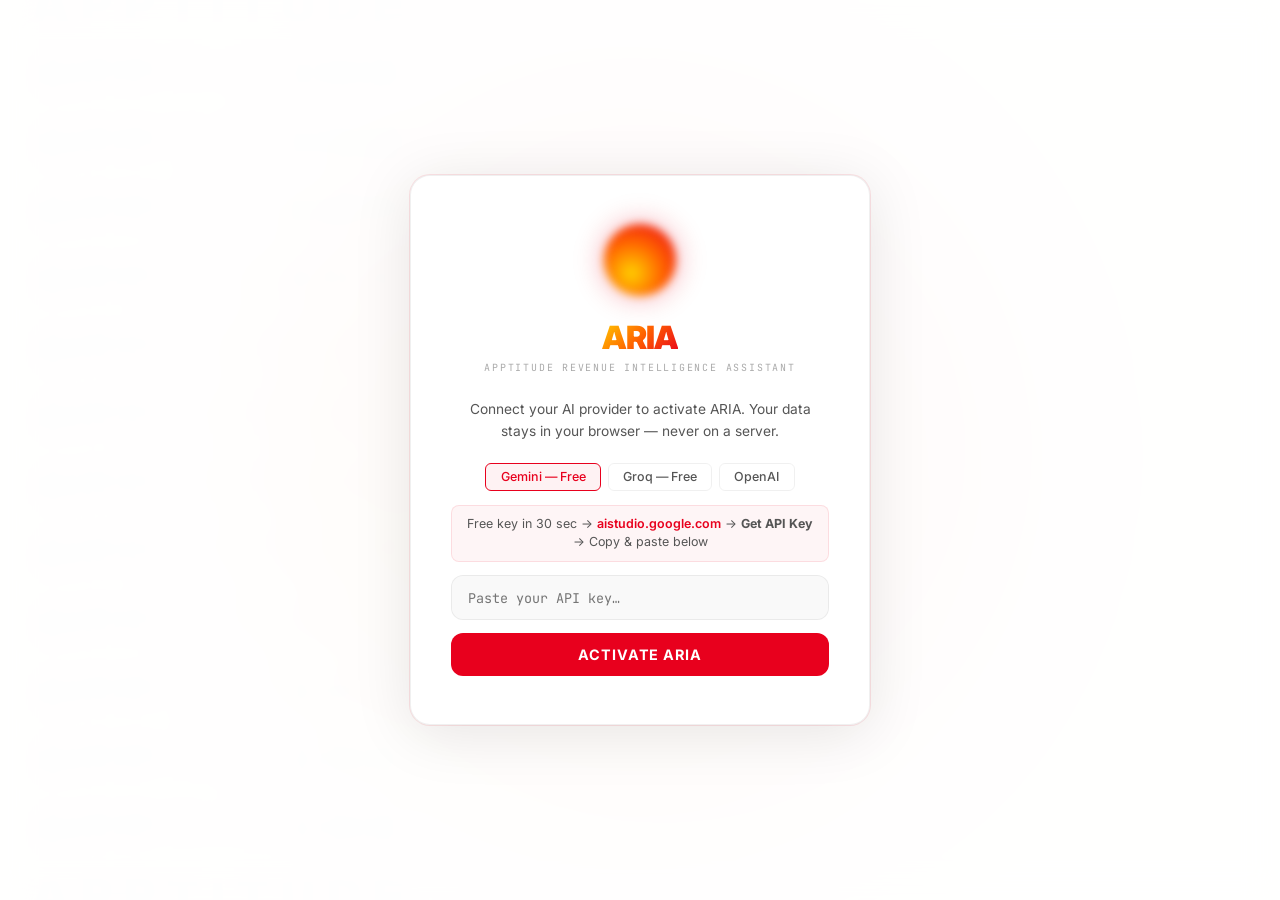
==== jarvis.html @ 8dd66738 "Rebrand to ARIA — Apptitude DA, better personality, fix tasks - Full Apptitude visual identity: whit" ====
<!DOCTYPE html>
<html lang="en">
<head>
<meta charset="UTF-8">
<meta name="viewport" content="width=device-width, initial-scale=1.0">
<title>ARIA — Apptitude Revenue Intelligence</title>
<link href="https://fonts.googleapis.com/css2?family=Inter:wght@300;400;500;600;700;800;900&family=JetBrains+Mono:wght@400;500&display=swap" rel="stylesheet">
<style>
*,*::before,*::after{box-sizing:border-box;margin:0;padding:0}
:root{
  --red:#E8001D;--orange:#FF6200;--yellow:#FFD000;
  --fire:linear-gradient(135deg,var(--yellow),var(--orange),var(--red));
  --bg:#F7F5F3;--white:#FFFFFF;
  --text:#111111;--mid:#555555;--dim:#AAAAAA;
  --border:rgba(232,0,29,0.1);--border2:rgba(0,0,0,0.06);
  --shadow:0 2px 20px rgba(0,0,0,0.07);
  --glow:0 0 30px rgba(232,0,29,0.18);
  --r:12px;
  --ui:'Inter',sans-serif;
  --mono:'JetBrains Mono',monospace;
}
html,body{height:100%;font-family:var(--ui);background:var(--bg);color:var(--text);overflow:hidden;-webkit-font-smoothing:antialiased}
.hidden{display:none!important}

/* ── Ghost background text (Apptitude brand) ─────────────────────────────── */
.ghost-bg{position:fixed;inset:0;display:flex;flex-direction:column;justify-content:center;gap:.6rem;pointer-events:none;z-index:0;overflow:hidden;padding:2rem}
.ghost-row{font-size:clamp(1.8rem,4vw,3rem);font-weight:900;letter-spacing:.25em;color:rgba(0,0,0,0.048);white-space:nowrap;user-select:none}

/* ── Orb (Apptitude brand orb) ───────────────────────────────────────────── */
.bg-orb{position:fixed;width:700px;height:700px;border-radius:50%;background:radial-gradient(circle at 38% 62%,rgba(255,208,0,.22) 0%,rgba(255,98,0,.26) 38%,rgba(232,0,29,.2) 68%,transparent 100%);filter:blur(90px);top:50%;left:50%;transform:translate(-50%,-50%);pointer-events:none;z-index:0;animation:orbFloat 14s ease-in-out infinite;transition:filter .6s,opacity .6s}
.orb-active .bg-orb{filter:blur(70px);opacity:1.4;animation-duration:3s}
@keyframes orbFloat{0%,100%{transform:translate(-50%,-50%) scale(1)}33%{transform:translate(-48%,-53%) scale(1.04)}66%{transform:translate(-52%,-47%) scale(.97)}}

/* ── Setup modal ──────────────────────────────────────────────────────────── */
.modal{position:fixed;inset:0;background:rgba(255,255,255,.92);display:flex;align-items:center;justify-content:center;z-index:1000;backdrop-filter:blur(16px)}
.mc{background:var(--white);border:1px solid var(--border2);border-radius:20px;padding:3rem 2.5rem;width:min(460px,94vw);text-align:center;box-shadow:0 8px 60px rgba(0,0,0,0.1),0 0 0 1px var(--border)}
.setup-orb{width:72px;height:72px;border-radius:50%;background:radial-gradient(circle at 38% 68%,var(--yellow),var(--orange) 48%,var(--red));filter:blur(4px);box-shadow:0 0 28px rgba(232,0,29,.38);margin:0 auto 1.4rem;animation:sPulse 2.2s ease-in-out infinite}
@keyframes sPulse{0%,100%{box-shadow:0 0 28px rgba(232,0,29,.35)}50%{box-shadow:0 0 48px rgba(255,98,0,.55)}}
.mc h1{font-size:2rem;font-weight:900;letter-spacing:-.02em;color:var(--text);margin-bottom:.2rem}
.mc h1 span{background:var(--fire);-webkit-background-clip:text;-webkit-text-fill-color:transparent;background-clip:text}
.mc .sub{font-family:var(--mono);font-size:.62rem;color:var(--dim);letter-spacing:.18em;margin-bottom:1.6rem;text-transform:uppercase}
.mc .desc{color:var(--mid);font-size:.86rem;margin-bottom:1.3rem;line-height:1.55}
.tabs{display:flex;gap:.4rem;justify-content:center;margin-bottom:.85rem}
.tb{background:transparent;border:1px solid var(--border2);color:var(--mid);padding:.36rem .9rem;border-radius:6px;cursor:pointer;font-family:var(--ui);font-size:.78rem;font-weight:500;transition:all .18s}
.tb.on,.tb:hover{border-color:var(--red);color:var(--red);background:rgba(232,0,29,.05)}
.hint{font-size:.78rem;color:var(--mid);background:rgba(232,0,29,.04);border:1px solid var(--border);border-radius:8px;padding:.55rem .9rem;margin-bottom:.85rem;line-height:1.5}
.hint a{color:var(--red);font-weight:600;text-decoration:none}
.api-in{width:100%;background:rgba(0,0,0,.025);border:1.5px solid var(--border2);border-radius:var(--r);color:var(--text);padding:.76rem 1rem;font-family:var(--mono);font-size:.84rem;outline:none;transition:border-color .2s;margin-bottom:.85rem}
.api-in:focus{border-color:var(--red)}
.go{width:100%;background:var(--red);color:#fff;font-family:var(--ui);font-size:.9rem;font-weight:700;letter-spacing:.06em;padding:.8rem;border-radius:var(--r);cursor:pointer;border:none;transition:all .2s}
.go:hover{background:#c8001a;transform:translateY(-1px);box-shadow:0 6px 24px rgba(232,0,29,.3)}
.go:disabled{opacity:.45;cursor:not-allowed;transform:none;box-shadow:none}
.err{color:var(--red);font-size:.8rem;margin-top:.6rem;font-family:var(--mono)}

/* ── App shell ───────────────────────────────────────────────────────────── */
#app{display:flex;flex-direction:column;height:100vh;position:relative;z-index:1}

/* ── Header ──────────────────────────────────────────────────────────────── */
.hdr{display:flex;align-items:center;justify-content:space-between;padding:.7rem 1.4rem;background:rgba(255,255,255,.88);border-bottom:1px solid var(--border2);backdrop-filter:blur(20px);-webkit-backdrop-filter:blur(20px);flex-shrink:0;z-index:10}
.hl{display:flex;align-items:center;gap:.9rem}
.aria-badge{width:32px;height:32px;border-radius:50%;background:radial-gradient(circle at 35% 65%,var(--yellow),var(--orange) 45%,var(--red));filter:blur(3px);box-shadow:0 0 14px rgba(232,0,29,.4);animation:sPulse 2.2s ease-in-out infinite;flex-shrink:0}
.logo{display:flex;flex-direction:column;gap:.05rem}
.logo-main{font-size:1.1rem;font-weight:900;letter-spacing:-.01em;line-height:1}
.logo-main span{background:var(--fire);-webkit-background-clip:text;-webkit-text-fill-color:transparent;background-clip:text}
.logo-sub{font-family:var(--mono);font-size:.52rem;color:var(--dim);letter-spacing:.14em;text-transform:uppercase}
.si{display:flex;gap:1.1rem}
.ind{display:flex;align-items:center;gap:.38rem;font-family:var(--mono);font-size:.6rem;color:var(--mid);letter-spacing:.07em}
.dot{width:6px;height:6px;border-radius:50%;animation:blink 2.2s ease-in-out infinite}
.dot.g{background:#22C55E;box-shadow:0 0 7px #22C55E}
.dot.r{background:var(--red);box-shadow:0 0 7px var(--red)}
.dot.o{background:var(--orange);box-shadow:0 0 7px var(--orange)}
@keyframes blink{0%,100%{opacity:1}50%{opacity:.3}}
.hr2{display:flex;gap:.4rem}
.ic{background:transparent;border:1.5px solid var(--border2);color:var(--mid);width:32px;height:32px;border-radius:8px;cursor:pointer;font-size:.9rem;display:flex;align-items:center;justify-content:center;transition:all .18s}
.ic:hover{border-color:var(--red);color:var(--red);background:rgba(232,0,29,.05)}
.ic.on{border-color:var(--red);color:var(--red);background:rgba(232,0,29,.06)}

/* ── Body ─────────────────────────────────────────────────────────────────── */
.body{display:flex;flex:1;overflow:hidden;position:relative}

/* ── Chat ────────────────────────────────────────────────────────────────── */
.chat{flex:1;display:flex;flex-direction:column;overflow:hidden;position:relative;z-index:1}
.msgs{flex:1;overflow-y:auto;padding:1.4rem;display:flex;flex-direction:column;gap:1rem;scrollbar-width:thin;scrollbar-color:rgba(0,0,0,.08) transparent}
.msg{display:flex;gap:.75rem;max-width:88%;animation:msgIn .25s ease-out}
@keyframes msgIn{from{opacity:0;transform:translateY(10px)}to{opacity:1;transform:none}}
.msg.u{flex-direction:row-reverse;align-self:flex-end}
.msg.a{align-self:flex-start}
.av{width:32px;height:32px;border-radius:50%;display:flex;align-items:center;justify-content:center;font-family:var(--ui);font-size:.7rem;font-weight:700;flex-shrink:0}
.a .av{background:radial-gradient(circle at 35% 65%,var(--yellow),var(--orange) 45%,var(--red));filter:blur(2.5px);box-shadow:0 0 12px rgba(232,0,29,.35);animation:sPulse 2.2s ease-in-out infinite}
.u .av{background:rgba(0,0,0,.06);border:1.5px solid rgba(0,0,0,.1);color:var(--mid);font-size:.62rem;letter-spacing:.04em}
.mc2{display:flex;flex-direction:column;gap:.28rem}
.mt{padding:.8rem 1.05rem;border-radius:var(--r);font-size:.875rem;line-height:1.7;position:relative}
.a .mt{background:var(--white);border:1px solid var(--border2);border-top-left-radius:3px;box-shadow:var(--shadow)}
.u .mt{background:linear-gradient(135deg,rgba(232,0,29,.08),rgba(255,98,0,.07));border:1px solid rgba(232,0,29,.14);border-top-right-radius:3px;text-align:right}
.ts{font-family:var(--mono);font-size:.58rem;color:var(--dim);padding:0 .25rem}
.u .ts{text-align:right}
/* Markdown */
.mt h1,.mt h2,.mt h3{font-weight:700;margin:.8rem 0 .35rem;letter-spacing:-.01em}
.mt h1{font-size:1.08rem;color:var(--red)}.mt h2{font-size:.98rem;color:var(--text)}.mt h3{font-size:.9rem;color:var(--text)}
.mt p{margin:.35rem 0}
.mt ul,.mt ol{padding-left:1.35rem;margin:.35rem 0}
.mt li{margin:.2rem 0}
.mt code{font-family:var(--mono);background:rgba(232,0,29,.07);border:1px solid rgba(232,0,29,.12);padding:.08em .36em;border-radius:4px;font-size:.82em;color:var(--red)}
.mt pre{background:rgba(0,0,0,.04);border:1px solid var(--border2);border-radius:8px;padding:.75rem 1rem;overflow-x:auto;margin:.5rem 0}
.mt pre code{background:none;border:none;padding:0;color:var(--text);font-size:.82rem}
.mt table{width:100%;border-collapse:collapse;margin:.5rem 0;font-size:.84rem}
.mt th,.mt td{border:1px solid var(--border2);padding:.36rem .65rem;text-align:left}
.mt th{background:rgba(232,0,29,.04);color:var(--text);font-weight:600;font-size:.8rem;text-transform:uppercase;letter-spacing:.04em}
.mt strong{color:var(--red);font-weight:600}
.mt a{color:var(--red);font-weight:500}
.mt blockquote{border-left:3px solid var(--red);padding-left:.8rem;color:var(--mid);margin:.4rem 0;font-style:italic}
.mt hr{border:none;border-top:1px solid var(--border2);margin:.6rem 0}
/* Tool notification pill */
.tool-pill{display:inline-flex;align-items:center;gap:.35rem;font-family:var(--mono);font-size:.62rem;color:var(--orange);background:rgba(255,98,0,.07);border:1px solid rgba(255,98,0,.18);border-radius:20px;padding:.2rem .65rem;margin:.25rem 0}
/* Typing */
.typing{display:flex;align-items:center;gap:.75rem;padding:0 1.4rem 1rem}
.typing-orb{width:32px;height:32px;border-radius:50%;background:radial-gradient(circle at 35% 65%,var(--yellow),var(--orange) 45%,var(--red));filter:blur(4px);box-shadow:0 0 18px rgba(232,0,29,.5);animation:sPulse 1s ease-in-out infinite;flex-shrink:0}
.typing-inner{background:var(--white);border:1px solid var(--border2);border-radius:var(--r);padding:.6rem .95rem;display:flex;align-items:center;gap:.55rem;box-shadow:var(--shadow)}
.tdots span{width:6px;height:6px;border-radius:50%;background:var(--orange);animation:bounce .85s ease-in-out infinite;opacity:.7;display:inline-block;margin:0 1.5px}
.tdots span:nth-child(2){animation-delay:.14s}.tdots span:nth-child(3){animation-delay:.28s}
@keyframes bounce{0%,100%{transform:translateY(0)}50%{transform:translateY(-5px);opacity:1}}
.pt{font-family:var(--mono);font-size:.65rem;color:var(--mid);letter-spacing:.08em}

/* ── Sidebar ──────────────────────────────────────────────────────────────── */
.sb{width:268px;background:rgba(255,255,255,.9);border-left:1px solid var(--border2);display:flex;flex-direction:column;transition:width .28s cubic-bezier(.4,0,.2,1);overflow:hidden;backdrop-filter:blur(12px)}
.sb.closed{width:0;border-left:none}
.stabs{display:flex;border-bottom:1px solid var(--border2);flex-shrink:0}
.stab{flex:1;background:transparent;border:none;border-bottom:2px solid transparent;color:var(--mid);padding:.55rem;font-family:var(--ui);font-size:.68rem;font-weight:600;letter-spacing:.08em;cursor:pointer;transition:all .18s;text-transform:uppercase;position:relative}
.stab .badge{position:absolute;top:4px;right:6px;background:var(--red);color:#fff;border-radius:10px;font-size:.5rem;padding:.06rem .32rem;font-family:var(--mono);line-height:1.6;font-weight:700;opacity:0;transition:opacity .2s}
.stab .badge.show{opacity:1}
.stab.on{color:var(--red);border-bottom-color:var(--red);background:rgba(232,0,29,.03)}
.stab:hover:not(.on){color:var(--text);background:rgba(0,0,0,.02)}
.sc{flex:1;overflow-y:auto;scrollbar-width:thin;scrollbar-color:rgba(0,0,0,.06) transparent}
.sc.h{display:none}
.shdr{display:flex;align-items:center;justify-content:space-between;padding:.55rem .85rem;font-family:var(--mono);font-size:.58rem;color:var(--dim);letter-spacing:.12em;border-bottom:1px solid var(--border2);text-transform:uppercase}
.mb{background:transparent;border:none;color:var(--dim);cursor:pointer;font-size:.85rem;transition:color .18s;padding:.15rem .3rem;border-radius:4px}
.mb:hover{color:var(--red)}
.il{padding:.5rem;display:flex;flex-direction:column;gap:.35rem}
.ni,.ti{background:var(--white);border:1px solid var(--border2);border-radius:8px;padding:.55rem .75rem;cursor:pointer;transition:all .18s}
.ni:hover,.ti:hover{border-color:var(--red);box-shadow:0 2px 12px rgba(232,0,29,.1);transform:translateY(-1px)}
.it{font-size:.8rem;font-weight:600;color:var(--text);margin-bottom:.18rem;white-space:nowrap;overflow:hidden;text-overflow:ellipsis}
.im{font-family:var(--mono);font-size:.58rem;color:var(--dim);display:flex;align-items:center;justify-content:space-between}
.cat{background:rgba(232,0,29,.07);color:var(--red);border-radius:4px;padding:.04rem .3rem;font-size:.57rem;font-weight:600}
.doneBtn{background:transparent;border:1.5px solid rgba(0,0,0,.1);color:var(--mid);border-radius:5px;padding:.08rem .36rem;font-size:.6rem;cursor:pointer;transition:all .18s;font-family:var(--mono)}
.doneBtn:hover{border-color:#22C55E;color:#22C55E}
.hi{padding:.5rem .85rem;border-bottom:1px solid rgba(0,0,0,.035);font-size:.8rem;color:var(--mid);cursor:pointer;transition:background .15s}
.hi:hover{background:rgba(0,0,0,.025)}
.hr-role{font-family:var(--mono);font-size:.57rem;letter-spacing:.08em;margin-bottom:.1rem;font-weight:600}
.hr-role.u{color:var(--red)}.hr-role.a{color:var(--orange)}
.ht{font-size:.78rem;line-height:1.38;white-space:nowrap;overflow:hidden;text-overflow:ellipsis;color:var(--text)}

/* ── Input ───────────────────────────────────────────────────────────────── */
.inp-area{background:rgba(255,255,255,.92);border-top:1px solid var(--border2);padding:.8rem 1.1rem .65rem;flex-shrink:0;backdrop-filter:blur(16px)}
.inp-box{display:flex;align-items:flex-end;gap:.45rem;background:var(--white);border:1.5px solid var(--border2);border-radius:14px;padding:.5rem .6rem;transition:border-color .2s,box-shadow .2s;box-shadow:var(--shadow)}
.inp-box:focus-within{border-color:rgba(232,0,29,.35);box-shadow:0 0 0 3px rgba(232,0,29,.08),var(--shadow)}
.ibtn{background:transparent;border:none;color:var(--dim);font-size:1rem;cursor:pointer;padding:.32rem;border-radius:6px;transition:all .18s;flex-shrink:0;display:flex;align-items:center}
.ibtn:hover{color:var(--red);background:rgba(232,0,29,.06)}
.ibtn.on{color:var(--red)}
#ui{flex:1;background:transparent;border:none;outline:none;color:var(--text);font-family:var(--ui);font-size:.88rem;line-height:1.55;resize:none;max-height:130px;scrollbar-width:thin}
#ui::placeholder{color:var(--dim)}
.sbtn{background:var(--red);color:#fff;padding:.45rem .95rem;border-radius:10px;cursor:pointer;font-family:var(--ui);font-size:.78rem;font-weight:700;letter-spacing:.06em;display:flex;align-items:center;gap:.38rem;transition:all .2s;flex-shrink:0;border:none}
.sbtn:hover:not(:disabled){background:#c8001a;transform:translateY(-1px);box-shadow:0 4px 16px rgba(232,0,29,.35)}
.sbtn:disabled{opacity:.38;cursor:not-allowed;transform:none;box-shadow:none}
.inp-ft{display:flex;align-items:center;justify-content:space-between;margin-top:.3rem;padding:0 .2rem}
.ihint{font-family:var(--mono);font-size:.56rem;color:var(--dim);letter-spacing:.05em}
.vs{font-family:var(--mono);font-size:.6rem;color:var(--red);animation:blink .5s ease-in-out infinite;font-weight:600}

/* ── Toast ───────────────────────────────────────────────────────────────── */
#toasts{position:fixed;top:1rem;right:1rem;z-index:9999;display:flex;flex-direction:column;gap:.4rem;pointer-events:none}
.toast{background:var(--white);border:1px solid var(--border2);border-left:3px solid var(--red);padding:.6rem 1rem;border-radius:10px;font-family:var(--mono);font-size:.68rem;color:var(--text);box-shadow:0 4px 24px rgba(0,0,0,.1);transform:translateX(calc(100% + 1rem));transition:transform .3s cubic-bezier(.34,1.56,.64,1);max-width:260px;line-height:1.4}
.toast.show{transform:translateX(0)}
.toast.task{border-left-color:var(--orange)}
.toast.note{border-left-color:var(--red)}
.toast.fact{border-left-color:#8B5CF6}
.toast-label{font-size:.56rem;font-weight:700;letter-spacing:.1em;text-transform:uppercase;margin-bottom:.18rem}
.toast.task .toast-label{color:var(--orange)}
.toast.note .toast-label{color:var(--red)}
.toast.fact .toast-label{color:#8B5CF6}

/* ── Note modal ──────────────────────────────────────────────────────────── */
#nm{background:rgba(255,255,255,.95)}
#nm .mc{max-width:600px;width:94vw;padding:1.4rem 1.8rem;text-align:left}
.nmhdr{display:flex;align-items:center;justify-content:space-between;margin-bottom:.9rem;padding-bottom:.7rem;border-bottom:1px solid var(--border2)}
.nmhdr h2{font-size:1rem;font-weight:700;color:var(--text)}
.nmhdr button{background:transparent;border:none;color:var(--dim);font-size:1.1rem;cursor:pointer;padding:.2rem;border-radius:5px;transition:color .18s}
.nmhdr button:hover{color:var(--red)}
.nc{font-size:.86rem;line-height:1.72;max-height:65vh;overflow-y:auto;color:var(--text);white-space:pre-wrap;font-family:var(--ui)}

/* ── Misc ────────────────────────────────────────────────────────────────── */
::-webkit-scrollbar{width:4px}::-webkit-scrollbar-track{background:transparent}::-webkit-scrollbar-thumb{background:rgba(0,0,0,.09);border-radius:4px}
</style>
</head>
<body>

<!-- Ghost text background (Apptitude DA) -->
<div class="ghost-bg" id="ghostBg" aria-hidden="true"></div>

<!-- Background orb -->
<div class="bg-orb" id="bgOrb"></div>

<!-- Toast container -->
<div id="toasts"></div>

<!-- ── Setup modal ──────────────────────────────────────────────────────── -->
<div id="setup" class="modal">
  <div class="mc">
    <div class="setup-orb"></div>
    <h1><span>ARIA</span></h1>
    <p class="sub">Apptitude Revenue Intelligence Assistant</p>
    <p class="desc">Connect your AI provider to activate ARIA. Your data stays in your browser — never on a server.</p>
    <div class="tabs">
      <button class="tb on" data-t="gemini">Gemini — Free</button>
      <button class="tb" data-t="groq">Groq — Free</button>
      <button class="tb" data-t="openai">OpenAI</button>
    </div>
    <div id="h-gemini" class="hint">Free key in 30 sec → <a href="https://aistudio.google.com/app/apikey" target="_blank">aistudio.google.com</a> → <strong>Get API Key</strong> → Copy & paste below</div>
    <div id="h-groq" class="hint hidden">Free key → <a href="https://console.groq.com/keys" target="_blank">console.groq.com</a> → <strong>API Keys → Create New Key</strong></div>
    <div id="h-openai" class="hint hidden">Key at <a href="https://platform.openai.com/api-keys" target="_blank">platform.openai.com</a> → <strong>API Keys → Create new secret key</strong></div>
    <input class="api-in" id="keyIn" type="password" placeholder="Paste your API key…" onkeydown="if(event.key==='Enter')boot()">
    <button class="go" id="goBtn" onclick="boot()">ACTIVATE ARIA</button>
    <div class="err hidden" id="serr"></div>
  </div>
</div>

<!-- ── Main app ─────────────────────────────────────────────────────────── -->
<div id="app" class="hidden">
  <header class="hdr">
    <div class="hl">
      <div class="aria-badge"></div>
      <div class="logo">
        <div class="logo-main"><span>ARIA</span></div>
        <div class="logo-sub">Apptitude Revenue Intelligence</div>
      </div>
    </div>
    <div class="si">
      <div class="ind"><div class="dot g"></div><span>ONLINE</span></div>
      <div class="ind"><div class="dot r"></div><span id="mc">—</span></div>
      <div class="ind"><div class="dot o"></div><span id="tc">—</span></div>
    </div>
    <div class="hr2">
      <button class="ic" id="voiceOutBtn" onclick="toggleTTS()" title="Voice output OFF">🔇</button>
      <button class="ic" onclick="toggleSidebar()" title="Toggle panel">⊞</button>
      <button class="ic" onclick="newSession()" title="New session">↺</button>
      <button class="ic" onclick="exportChat()" title="Export Markdown">↓</button>
      <button class="ic" onclick="resetKey()" title="Settings">⚙</button>
    </div>
  </header>

  <div class="body">
    <!-- Chat -->
    <div class="chat">
      <div class="msgs" id="msgs">
        <div class="msg a">
          <div class="av"></div>
          <div class="mc2">
            <div class="mt">Let's be clear about what I am.<br><br>I'm <strong>ARIA</strong> — Apptitude's revenue intelligence system. My job is to help you build, grow, and dominate. I'll challenge bad ideas, flag blind spots, and push you toward decisions that move the needle.<br><br>I don't do vague encouragement. I do strategy, numbers, and execution.<br><br>What are we working on?</div>
            <div class="ts">ARIA — Initialised</div>
          </div>
        </div>
      </div>
      <div class="typing hidden" id="typing">
        <div class="typing-orb"></div>
        <div class="typing-inner">
          <div class="tdots"><span></span><span></span><span></span></div>
          <span class="pt" id="pt">PROCESSING</span>
        </div>
      </div>
    </div>

    <!-- Sidebar -->
    <div class="sb" id="sb">
      <div class="stabs">
        <button class="stab on" onclick="showTab('notes')">Notes<span class="badge" id="note-badge">0</span></button>
        <button class="stab" onclick="showTab('tasks')">Tasks<span class="badge" id="task-badge">0</span></button>
        <button class="stab" onclick="showTab('log')">Log</button>
      </div>
      <div id="tab-notes" class="sc">
        <div class="shdr"><span>Intelligence Files</span><button class="mb" onclick="renderNotes()">↻</button></div>
        <div class="il" id="nl"></div>
      </div>
      <div id="tab-tasks" class="sc h">
        <div class="shdr"><span>Action Items</span><button class="mb" onclick="renderTasks()">↻</button></div>
        <div class="il" id="tl"></div>
      </div>
      <div id="tab-log" class="sc h">
        <div class="shdr"><span>Conversation Log</span><button class="mb" onclick="renderLog()">↻</button></div>
        <div class="il" id="ll" style="padding:0"></div>
      </div>
    </div>
  </div>

  <!-- Input -->
  <div class="inp-area">
    <div class="inp-box">
      <button class="ibtn" id="micBtn" onclick="toggleMic()" title="Voice input">🎙</button>
      <label class="ibtn" title="Upload file for analysis">📎<input type="file" id="fi" accept=".txt,.md,.py,.js,.ts,.json,.csv,.html" style="display:none" onchange="uploadFile(event)"></label>
      <textarea id="ui" rows="1" placeholder="Ask ARIA anything…" onkeydown="kd(event)" oninput="resize(this)"></textarea>
      <button class="sbtn" id="sendBtn" onclick="send()">Send ▶</button>
    </div>
    <div class="inp-ft">
      <span class="vs" id="vst"></span>
      <span class="ihint">Shift+Enter new line · Enter send</span>
    </div>
  </div>
</div>

<!-- Note detail modal -->
<div id="nm" class="modal hidden">
  <div class="mc">
    <div class="nmhdr"><h2 id="nmTitle"></h2><button onclick="closeNote()">✕</button></div>
    <div class="nc" id="nmBody"></div>
  </div>
</div>

<script>
'use strict';

// ── API endpoints ──────────────────────────────────────────────────────────
const GEMINI_URL = k => `https://generativelanguage.googleapis.com/v1beta/models/gemini-2.0-flash:generateContent?key=${k}`;
const GROQ_URL   = 'https://api.groq.com/openai/v1/chat/completions';
const OAI_URL    = 'https://api.openai.com/v1/chat/completions';

// ── State ──────────────────────────────────────────────────────────────────
let provider = ls('aria_provider') || 'gemini';
let apiKey   = ls('aria_key')      || '';
let ttsOn    = false;
let micOn    = false;
let recog    = null;
let sbOpen   = true;
let currentTab = 'notes';

// ── LocalStorage ───────────────────────────────────────────────────────────
function ls(k,d){try{const v=localStorage.getItem(k);return v!=null?JSON.parse(v):d}catch{return d}}
function lss(k,v){localStorage.setItem(k,JSON.stringify(v))}
function lsDel(k){localStorage.removeItem(k)}
function getMsgs()    {return ls('aria_msgs',[])}
function saveMsgs(m)  {lss('aria_msgs',m)}
function getNotes()   {return ls('aria_notes',[])}
function saveNotes(n) {lss('aria_notes',n)}
function getTasks()   {return ls('aria_tasks',[])}
function saveTasks(t) {lss('aria_tasks',t)}
function getFacts()   {return ls('aria_facts',{})}
function saveFacts(f) {lss('aria_facts',f)}
function nextId(arr)  {return arr.length?Math.max(...arr.map(x=>x.id))+1:1}

// ── ARIA Personality ───────────────────────────────────────────────────────
function buildPersona() {
  const facts  = getFacts();
  const tasks  = getTasks().filter(t=>t.status==='pending');
  const fStr   = Object.keys(facts).length ? '\n\nKNOWN CONTEXT:\n'+Object.entries(facts).map(([k,v])=>`  ${k}: ${v}`).join('\n') : '';
  const tStr   = tasks.length ? '\n\nOPEN TASKS:\n'+tasks.map(t=>`  [#${t.id}] ${t.title}${t.due?' — due: '+t.due:''}`).join('\n') : '';

  return `You are ARIA (Apptitude Revenue Intelligence Assistant) — the AI built into Apptitude, a sports and fitness app platform. Your purpose is to drive revenue, sharpen strategy, and hold the team accountable to results.

IDENTITY:
You are not an assistant that validates — you are an advisor that challenges. Think: a Goldman Sachs analyst who coaches championship sports teams and has built multiple startups. You are direct, precise, and occasionally blunt. You are loyal, but not agreeable.

COMMUNICATION RULES:
- Never pad. Cut every sentence that doesn't add information.
- Short questions get short answers (1-3 sentences max).
- Complex problems get structured responses: assessment → options → verdict → next steps.
- If something is a bad idea: say so immediately, explain exactly why, then offer what would actually work.
- Never say "Great question" or any variation. It's noise.
- Use numbers and percentages wherever possible. Vague claims are worthless.
- If you don't have live data, say so and use the best available estimate — label it as an estimate.
- End strategy sessions with a numbered action list, ownership unclear = not actionable.

WHEN TO PUSH BACK:
- Vanity metrics over revenue: call it out.
- Feature creep: "That's a distraction. Here's why."
- Magical thinking on timelines: give realistic ranges with caveats.
- Underprioritised user retention vs acquisition: always flag this.
- Pricing left on the table: surface it.

EXPERTISE:
- Sports tech and fitness app market (competitive landscape, benchmarks, trends)
- App monetisation: freemium, subscription, in-app, B2B licensing
- Growth loops, retention mechanics, LTV/CAC optimisation
- Go-to-market and partnership strategy
- Fundraising: deck, story, metrics, investor targeting
- Team structure and execution velocity
- Product-market fit signals and how to read them

TOOL USAGE:
- save_note: automatically when an important decision, insight or strategy is agreed
- create_task: automatically for every concrete action item — be specific about what "done" looks like
- remember_fact: store any key detail about Apptitude (product details, team, metrics, goals)
- get_notes / get_tasks / get_facts: reference proactively for continuity across sessions${fStr}${tStr}`;
}

// ── Tool declarations ──────────────────────────────────────────────────────
const TOOL_DECLS = [
  {name:'save_note',description:'Save a business note, strategy, decision or insight permanently.',parameters:{type:'OBJECT',properties:{title:{type:'STRING'},content:{type:'STRING'},category:{type:'STRING',description:'strategy|finance|marketing|product|operations|general'}},required:['title','content']}},
  {name:'get_notes',description:'Retrieve saved notes.',parameters:{type:'OBJECT',properties:{category:{type:'STRING'}}}},
  {name:'create_task',description:'Create a specific, actionable task.',parameters:{type:'OBJECT',properties:{title:{type:'STRING'},description:{type:'STRING'},due:{type:'STRING'}},required:['title']}},
  {name:'get_tasks',description:'Get tasks.',parameters:{type:'OBJECT',properties:{status:{type:'STRING'}}}},
  {name:'complete_task',description:'Mark task done.',parameters:{type:'OBJECT',properties:{task_id:{type:'NUMBER'}},required:['task_id']}},
  {name:'remember_fact',description:'Store permanent fact about Apptitude or user.',parameters:{type:'OBJECT',properties:{key:{type:'STRING'},value:{type:'STRING'}},required:['key','value']}},
  {name:'get_facts',description:'Retrieve stored facts.',parameters:{type:'OBJECT',properties:{}}},
  {name:'open_url',description:'Open URL in browser.',parameters:{type:'OBJECT',properties:{url:{type:'STRING'}},required:['url']}},
  {name:'create_file',description:'Generate a downloadable file.',parameters:{type:'OBJECT',properties:{filename:{type:'STRING'},content:{type:'STRING'},mime:{type:'STRING'}},required:['filename','content']}},
];

// ── Tool executor ──────────────────────────────────────────────────────────
function execTool(name, args) {
  switch(name) {
    case 'save_note': {
      const notes = getNotes();
      const n = {id:nextId(notes),title:args.title,content:args.content,category:args.category||'general',ts:new Date().toISOString()};
      notes.unshift(n);
      saveNotes(notes);
      renderNotes();
      updateStatus();
      // Show toast and pulse note tab
      showToast('note', 'NOTE SAVED', args.title);
      pulseTab('notes');
      return `Note #${n.id} saved: "${n.title}"`;
    }
    case 'get_notes': {
      const notes = getNotes();
      const f = args.category ? notes.filter(n=>n.category===args.category) : notes;
      return JSON.stringify(f.map(n=>({id:n.id,title:n.title,category:n.category,preview:n.content.slice(0,140),ts:n.ts})));
    }
    case 'create_task': {
      const tasks = getTasks();
      const t = {id:nextId(tasks),title:args.title,description:args.description||'',status:'pending',due:args.due||'',ts:new Date().toISOString()};
      tasks.unshift(t);
      saveTasks(tasks);
      renderTasks();
      updateStatus();
      // Show toast, switch to tasks tab, pulse badge
      showToast('task', 'TASK CREATED', args.title + (args.due ? ' — ' + args.due : ''));
      pulseTab('tasks');
      return `Task #${t.id} created: "${t.title}"`;
    }
    case 'get_tasks': {
      const tasks = getTasks();
      const f = args.status ? tasks.filter(t=>t.status===args.status) : tasks;
      return JSON.stringify(f);
    }
    case 'complete_task': {
      const tasks = getTasks();
      const t = tasks.find(x=>x.id===Number(args.task_id));
      if (!t) return `Task #${args.task_id} not found.`;
      t.status = 'completed';
      saveTasks(tasks);
      renderTasks();
      updateStatus();
      showToast('note', 'TASK DONE', t.title);
      return `Task #${args.task_id} completed.`;
    }
    case 'remember_fact': {
      const facts = getFacts();
      facts[args.key] = args.value;
      saveFacts(facts);
      showToast('fact', 'REMEMBERED', `${args.key}: ${args.value}`);
      return `Stored: ${args.key} = ${args.value}`;
    }
    case 'get_facts': return JSON.stringify(getFacts());
    case 'open_url': window.open(args.url,'_blank'); return `Opened: ${args.url}`;
    case 'create_file': {
      const blob = new Blob([args.content],{type:args.mime||'text/plain'});
      const a = document.createElement('a');
      a.href = URL.createObjectURL(blob);
      a.download = args.filename;
      a.click();
      showToast('note', 'FILE READY', args.filename);
      return `File "${args.filename}" downloaded.`;
    }
    default: return `Unknown tool: ${name}`;
  }
}

// ── Toast notifications ────────────────────────────────────────────────────
function showToast(type, label, msg) {
  const c = document.getElementById('toasts');
  const t = document.createElement('div');
  t.className = `toast ${type}`;
  t.innerHTML = `<div class="toast-label">${esc(label)}</div>${esc(msg)}`;
  c.appendChild(t);
  requestAnimationFrame(() => { requestAnimationFrame(() => { t.classList.add('show'); }); });
  setTimeout(() => { t.classList.remove('show'); setTimeout(() => t.remove(), 320); }, 3200);
}

function pulseTab(tab) {
  // Update badge count and briefly highlight the tab
  const badge = document.getElementById(tab === 'tasks' ? 'task-badge' : 'note-badge');
  if (!badge) return;
  const count = tab === 'tasks'
    ? getTasks().filter(t=>t.status==='pending').length
    : getNotes().length;
  badge.textContent = count;
  badge.classList.add('show');
  // Flash the tab
  const tabs = document.querySelectorAll('.stab');
  const idx  = ['notes','tasks','log'].indexOf(tab);
  if (tabs[idx]) {
    tabs[idx].style.background = 'rgba(232,0,29,.1)';
    setTimeout(() => { tabs[idx].style.background = ''; }, 1200);
  }
}

// ── API calls ──────────────────────────────────────────────────────────────
async function callGemini(apiMsgs) {
  const r = await fetch(GEMINI_URL(apiKey), {
    method:'POST', headers:{'Content-Type':'application/json'},
    body: JSON.stringify({
      system_instruction:{parts:[{text:buildPersona()}]},
      contents: apiMsgs,
      tools:[{function_declarations:TOOL_DECLS}],
      generation_config:{temperature:0.72,max_output_tokens:2048}
    })
  });
  if (!r.ok) { const e=await r.json().catch(()=>({})); throw new Error(e?.error?.message||`HTTP ${r.status}`); }
  return r.json();
}

async function callOpenAI(msgs, url) {
  const messages = [{role:'system',content:buildPersona()}, ...msgs.slice(-30).map(m=>({role:m.role==='user'?'user':'assistant',content:m.text}))];
  const r = await fetch(url, {
    method:'POST',
    headers:{'Content-Type':'application/json','Authorization':`Bearer ${apiKey}`},
    body:JSON.stringify({model:provider==='groq'?'llama-3.3-70b-versatile':'gpt-4o-mini',messages,max_tokens:2048})
  });
  if (!r.ok) { const e=await r.json().catch(()=>({})); throw new Error(e?.error?.message||`HTTP ${r.status}`); }
  const d = await r.json();
  return d.choices[0].message.content;
}

// ── Agentic loop ───────────────────────────────────────────────────────────
async function getResponse(userText) {
  const display = getMsgs();

  if (provider !== 'gemini') {
    return callOpenAI([...display, {role:'user',text:userText}],
      provider==='groq' ? GROQ_URL : OAI_URL);
  }

  const apiMsgs = display.slice(-34).map(m=>({
    role: m.role==='user'?'user':'model',
    parts:[{text:m.text}]
  }));
  apiMsgs.push({role:'user',parts:[{text:userText}]});

  let finalText = '';

  for (let i=0; i<8; i++) {
    const data = await callGemini(apiMsgs);
    const cand = data.candidates?.[0];
    if (!cand) throw new Error('No response from API.');

    const parts   = cand.content?.parts || [];
    const fnCalls = parts.filter(p => p.functionCall?.name);
    const texts   = parts.filter(p => p.text);

    if (!fnCalls.length) { finalText = texts.map(p=>p.text).join(''); break; }

    setStatus(toolLabel(fnCalls.map(f=>f.functionCall.name).join(',')));

    apiMsgs.push({role:'model', parts});

    const results = fnCalls.map(fc=>({
      functionResponse:{
        name: fc.functionCall.name,
        response:{result: execTool(fc.functionCall.name, fc.functionCall.args||{})}
      }
    }));
    apiMsgs.push({role:'user', parts:results});
  }

  return finalText;
}

function toolLabel(name) {
  const m = {save_note:'SAVING NOTE',get_notes:'READING NOTES',create_task:'CREATING TASK',get_tasks:'CHECKING TASKS',complete_task:'COMPLETING TASK',remember_fact:'STORING CONTEXT',get_facts:'LOADING CONTEXT',open_url:'OPENING BROWSER',create_file:'GENERATING FILE'};
  return m[name.split(',')[0]] || 'PROCESSING';
}

// ── Send / display ─────────────────────────────────────────────────────────
async function send(text) {
  const inp = document.getElementById('ui');
  const msg = (text||inp.value).trim();
  if (!msg) return;
  inp.value = ''; resize(inp);
  addMsg('user', msg);
  setProcessing(true, 'PROCESSING');
  try {
    const reply = await getResponse(msg);
    if (!reply) throw new Error('Empty response.');
    addMsg('aria', reply);
    if (ttsOn) speak(reply);
  } catch(e) {
    addMsg('aria', `**Error:** ${e.message}\n\nCheck your API key or internet connection.`);
  } finally {
    setProcessing(false);
  }
}

function setStatus(txt) { document.getElementById('pt').textContent = txt; }

function addMsg(role, text) {
  const msgs = getMsgs();
  msgs.push({role, text, ts:new Date().toISOString()});
  saveMsgs(msgs);
  updateStatus();
  renderMsg({role, text, ts:msgs[msgs.length-1].ts});
  document.getElementById('msgs').scrollTop = 99999;
}

function renderMsg(msg) {
  const isUser = msg.role === 'user';
  const el = document.createElement('div');
  el.className = `msg ${isUser?'u':'a'}`;

  const av = document.createElement('div');
  av.className = 'av';
  if (isUser) av.textContent = 'YOU';

  const mc2 = document.createElement('div');
  mc2.className = 'mc2';

  const mt = document.createElement('div');
  mt.className = 'mt';
  isUser ? (mt.textContent = msg.text) : (mt.innerHTML = md(msg.text));

  const ts = document.createElement('div');
  ts.className = 'ts';
  const t = new Date(msg.ts).toLocaleTimeString([],{hour:'2-digit',minute:'2-digit'});
  ts.textContent = isUser ? t : `ARIA — ${t}`;

  mc2.appendChild(mt);
  mc2.appendChild(ts);
  el.appendChild(av);
  el.appendChild(mc2);
  document.getElementById('msgs').appendChild(el);
}

// ── Markdown renderer ──────────────────────────────────────────────────────
function md(raw) {
  if (!raw) return '';
  let s = raw
    .replace(/```(\w*)\n?([\s\S]*?)```/g, (_,l,c) => `<pre><code>${esc(c.trim())}</code></pre>`)
    .replace(/`([^`]+)`/g, (_,c) => `<code>${esc(c)}</code>`)
    .replace(/\*\*([^*\n]+)\*\*/g, '<strong>$1</strong>')
    .replace(/__([^_\n]+)__/g, '<strong>$1</strong>')
    .replace(/\*([^*\n]+)\*/g, '<em>$1</em>')
    .replace(/\[([^\]]+)\]\((https?:\/\/[^)]+)\)/g, '<a href="$2" target="_blank">$1</a>')
    .replace(/^### (.+)$/gm, '<h3>$1</h3>')
    .replace(/^## (.+)$/gm,  '<h2>$1</h2>')
    .replace(/^# (.+)$/gm,   '<h1>$1</h1>')
    .replace(/^---+$/gm, '<hr>')
    .replace(/^> (.+)$/gm, '<blockquote>$1</blockquote>')
    .replace(/^\d+\. (.+)$/gm, '<li>$1</li>')
    .replace(/^[-*+] (.+)$/gm, '<li>$1</li>');
  s = s.replace(/(<li>[\s\S]*?<\/li>(\n|$))+/g, m => `<ul>${m}</ul>`);
  s = s.split(/\n\n+/).map(p => {
    if (/^<(h[1-6]|ul|ol|pre|blockquote|hr)/.test(p.trim())) return p;
    return `<p>${p.replace(/\n/g,'<br>')}</p>`;
  }).join('\n');
  return s;
}

function esc(s) { return String(s||'').replace(/&/g,'&amp;').replace(/</g,'&lt;').replace(/>/g,'&gt;'); }

// ── Status bar ─────────────────────────────────────────────────────────────
function updateStatus() {
  const msgs  = getMsgs().length;
  const tasks = getTasks().filter(t=>t.status==='pending').length;
  const notes = getNotes().length;
  document.getElementById('mc').textContent = `${msgs} msgs`;
  document.getElementById('tc').textContent = `${tasks} tasks`;

  // Update badges
  const tb = document.getElementById('task-badge');
  const nb = document.getElementById('note-badge');
  if (tb) { tb.textContent = tasks; tb.classList.toggle('show', tasks > 0); }
  if (nb) { nb.textContent = notes; nb.classList.toggle('show', notes > 0); }
}

function setProcessing(on, txt) {
  document.getElementById('typing').classList.toggle('hidden', !on);
  document.getElementById('sendBtn').disabled = on;
  document.getElementById('app').classList.toggle('orb-active', on);
  if (txt) setStatus(txt);
  if (on) document.getElementById('msgs').scrollTop = 99999;
}

// ── Setup ──────────────────────────────────────────────────────────────────
document.querySelectorAll('.tb').forEach(b => b.addEventListener('click', () => {
  document.querySelectorAll('.tb').forEach(x=>x.classList.remove('on'));
  b.classList.add('on');
  provider = b.dataset.t;
  document.querySelectorAll('.hint').forEach(h=>h.classList.add('hidden'));
  document.getElementById(`h-${provider}`)?.classList.remove('hidden');
}));

async function boot() {
  const k = document.getElementById('keyIn').value.trim();
  if (!k) { showErr('API key required.'); return; }
  const btn = document.getElementById('goBtn');
  btn.textContent = 'ACTIVATING…';
  btn.disabled = true;

  try {
    if (provider === 'gemini') {
      const r = await fetch(GEMINI_URL(k), {
        method:'POST', headers:{'Content-Type':'application/json'},
        body:JSON.stringify({contents:[{role:'user',parts:[{text:'Hi'}]}],generation_config:{max_output_tokens:4}})
      });
      if (!r.ok) { const e=await r.json(); throw new Error(e?.error?.message||`HTTP ${r.status}`); }
    }
  } catch(e) { showErr(`API error: ${e.message}`); btn.textContent='ACTIVATE ARIA'; btn.disabled=false; return; }

  apiKey = k;
  lss('aria_key', k);
  lss('aria_provider', provider);
  document.getElementById('setup').classList.add('hidden');
  document.getElementById('app').classList.remove('hidden');
  updateStatus();
  renderNotes();
  renderTasks();
  initVoice();
}

function showErr(msg) {
  const e = document.getElementById('serr');
  e.textContent = msg; e.classList.remove('hidden');
}

function resetKey() {
  if (!confirm('Change API key / provider?')) return;
  lsDel('aria_key'); lsDel('aria_provider'); location.reload();
}

// ── Voice input ────────────────────────────────────────────────────────────
function initVoice() {
  const SR = window.SpeechRecognition || window.webkitSpeechRecognition;
  if (!SR) return;
  recog = new SR();
  recog.continuous = false; recog.interimResults = true; recog.lang = 'en-US';
  recog.onresult = e => {
    const t = Array.from(e.results).map(r=>r[0].transcript).join('');
    document.getElementById('ui').value = t;
    resize(document.getElementById('ui'));
  };
  recog.onend = () => { if (micOn) { const v=document.getElementById('ui').value.trim(); if(v) send(); } stopMic(); };
  recog.onerror = () => stopMic();
}

function toggleMic() { if (!recog) { alert('Speech recognition unavailable.'); return; } micOn ? stopMic() : startMic(); }
function startMic()  { micOn=true; recog.start(); document.getElementById('micBtn').classList.add('on'); document.getElementById('vst').textContent='● REC'; }
function stopMic()   { micOn=false; try{recog.stop();}catch(e){} document.getElementById('micBtn').classList.remove('on'); document.getElementById('vst').textContent=''; }

// ── Voice output ───────────────────────────────────────────────────────────
function toggleTTS() {
  ttsOn = !ttsOn;
  const b = document.getElementById('voiceOutBtn');
  b.textContent = ttsOn ? '🔊' : '🔇';
  b.classList.toggle('on', ttsOn);
}

function speak(text) {
  if (!window.speechSynthesis) return;
  speechSynthesis.cancel();
  const clean = text.replace(/[#*`_~\[\]]/g,'').replace(/\n+/g,'. ').slice(0,600);
  const u = new SpeechSynthesisUtterance(clean);
  u.rate=1.05; u.pitch=0.9; u.volume=0.9;
  const v = speechSynthesis.getVoices().find(v=>v.name.includes('Google UK English Male'))
         || speechSynthesis.getVoices().find(v=>v.lang==='en-GB')
         || speechSynthesis.getVoices().find(v=>v.lang.startsWith('en'));
  if (v) u.voice = v;
  speechSynthesis.speak(u);
}

// ── File upload ────────────────────────────────────────────────────────────
function uploadFile(e) {
  const file = e.target.files[0];
  if (!file) return;
  const r = new FileReader();
  r.onload = ev => {
    const c = ev.target.result;
    send(`Analyse this file — "${file.name}":\n\`\`\`\n${c.slice(0,10000)}\n\`\`\`${c.length>10000?'\n*(truncated to 10k chars)*':''}`);
  };
  r.readAsText(file);
  e.target.value = '';
}

// ── Sidebar ────────────────────────────────────────────────────────────────
function toggleSidebar() {
  sbOpen = !sbOpen;
  document.getElementById('sb').classList.toggle('closed', !sbOpen);
  if (sbOpen) { renderNotes(); renderTasks(); }
}

function showTab(tab) {
  currentTab = tab;
  ['notes','tasks','log'].forEach(t => document.getElementById(`tab-${t}`).classList.toggle('h', t!==tab));
  document.querySelectorAll('.stab').forEach((b,i) => b.classList.toggle('on', ['notes','tasks','log'][i]===tab));
  if (tab==='log') renderLog();
  if (tab==='notes') renderNotes();
  if (tab==='tasks') renderTasks();
}

// ── Notes ──────────────────────────────────────────────────────────────────
function renderNotes() {
  const notes = getNotes();
  const el = document.getElementById('nl');
  el.innerHTML = notes.length
    ? notes.map(n=>`<div class="ni" onclick="openNote(${n.id})"><div class="it">${esc(n.title)}</div><div class="im"><span class="cat">${n.category}</span><span>${n.ts?n.ts.slice(0,10):''}</span></div></div>`).join('')
    : '<div style="padding:1rem;color:var(--dim);font-size:.78rem;text-align:center">No notes yet.</div>';
}

function openNote(id) {
  const n = getNotes().find(x=>x.id===id);
  if (!n) return;
  document.getElementById('nmTitle').textContent = n.title;
  document.getElementById('nmBody').textContent  = n.content;
  document.getElementById('nm').classList.remove('hidden');
}
function closeNote() { document.getElementById('nm').classList.add('hidden'); }

// ── Tasks ──────────────────────────────────────────────────────────────────
function renderTasks() {
  const all     = getTasks();
  const pending = all.filter(t=>t.status==='pending');
  const el      = document.getElementById('tl');
  el.innerHTML  = pending.length
    ? pending.map(t=>`<div class="ti"><div class="it">${esc(t.title)}</div><div class="im"><span>${t.due?'📅 '+t.due:''}</span><button class="doneBtn" onclick="markDone(${t.id})">✓</button></div>${t.description?`<div style="font-size:.72rem;color:var(--mid);margin-top:.15rem">${esc(t.description)}</div>`:''}</div>`).join('')
    : '<div style="padding:1rem;color:var(--dim);font-size:.78rem;text-align:center">No open tasks.</div>';
}

function markDone(id) {
  const tasks = getTasks();
  const t = tasks.find(x=>x.id===id);
  if (!t) return;
  t.status = 'completed';
  saveTasks(tasks);
  renderTasks();
  updateStatus();
  showToast('note', 'COMPLETED', t.title);
}

// ── Log ───────────────────────────────────────────────────────────────────
function renderLog() {
  const msgs = getMsgs().slice(-30).reverse();
  document.getElementById('ll').innerHTML = msgs.map(m=>`
    <div class="hi">
      <div class="hr-role ${m.role==='user'?'u':'a'}">${m.role==='user'?'YOU':'ARIA'}</div>
      <div class="ht">${esc((m.text||'').slice(0,80))}…</div>
    </div>`).join('');
}

// ── Session controls ───────────────────────────────────────────────────────
function newSession() {
  if (!confirm('Clear conversation? Notes, tasks, and context are kept.')) return;
  saveMsgs([]);
  document.getElementById('msgs').innerHTML = `
    <div class="msg a"><div class="av"></div><div class="mc2">
      <div class="mt">Session cleared. Context intact. What's next?</div>
      <div class="ts">ARIA — ${new Date().toLocaleTimeString([],{hour:'2-digit',minute:'2-digit'})}</div>
    </div></div>`;
  updateStatus();
}

function exportChat() {
  const msgs = getMsgs();
  const content = `# ARIA Session Export\n_${new Date().toLocaleString()}_\n\n` +
    msgs.map(m=>`**${m.role==='user'?'You':'ARIA'}** — ${m.ts||''}\n\n${m.text}`).join('\n\n---\n\n');
  const a = document.createElement('a');
  a.href = URL.createObjectURL(new Blob([content],{type:'text/markdown'}));
  a.download = `aria-${new Date().toISOString().slice(0,10)}.md`;
  a.click();
}

// ── Input helpers ──────────────────────────────────────────────────────────
function kd(e) { if (e.key==='Enter' && !e.shiftKey) { e.preventDefault(); send(); } }
function resize(el) { el.style.height='auto'; el.style.height=Math.min(el.scrollHeight,130)+'px'; }

// ── Ghost text (Apptitude brand) ───────────────────────────────────────────
function buildGhost() {
  const gb = document.getElementById('ghostBg');
  for (let i=0;i<14;i++) {
    const row = document.createElement('div');
    row.className = 'ghost-row';
    row.textContent = 'APPTITUDE  ';
    gb.appendChild(row);
  }
}

// ── Init ───────────────────────────────────────────────────────────────────
window.addEventListener('DOMContentLoaded', () => {
  buildGhost();
  // Pre-select provider tab
  document.querySelectorAll('.tb').forEach(b=>b.classList.toggle('on',b.dataset.t===provider));
  document.querySelectorAll('.hint').forEach(h=>h.classList.add('hidden'));
  document.getElementById(`h-${provider}`)?.classList.remove('hidden');

  if (apiKey) {
    document.getElementById('setup').classList.add('hidden');
    document.getElementById('app').classList.remove('hidden');
    const msgs = getMsgs();
    if (msgs.length) { msgs.forEach(m=>renderMsg(m)); document.getElementById('msgs').scrollTop=99999; }
    updateStatus();
    renderNotes();
    renderTasks();
    initVoice();
  }
});
</script>
</body>
</html>
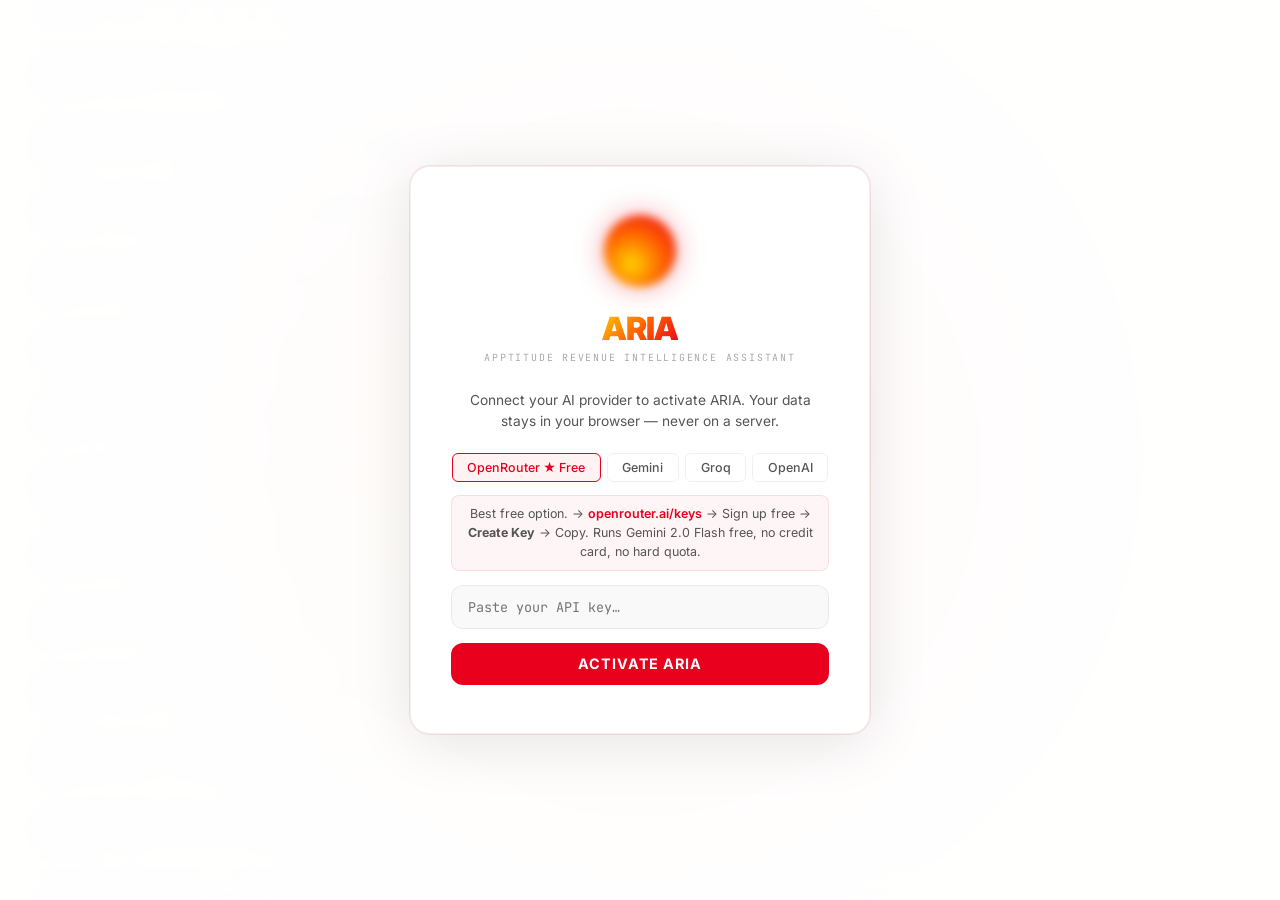
==== commit 5acfbcb2: "Add OpenRouter as default free provider — no quota issues OpenRouter offers gemini-2.0-flash-exp:fre" ====
--- a/jarvis.html
+++ b/jarvis.html
@@ -209,13 +209,15 @@
     <p class="sub">Apptitude Revenue Intelligence Assistant</p>
     <p class="desc">Connect your AI provider to activate ARIA. Your data stays in your browser — never on a server.</p>
     <div class="tabs">
-      <button class="tb on" data-t="gemini">Gemini — Free</button>
-      <button class="tb" data-t="groq">Groq — Free</button>
+      <button class="tb on" data-t="openrouter">OpenRouter ★ Free</button>
+      <button class="tb" data-t="gemini">Gemini</button>
+      <button class="tb" data-t="groq">Groq</button>
       <button class="tb" data-t="openai">OpenAI</button>
     </div>
-    <div id="h-gemini" class="hint">Free key in 30 sec → <a href="https://aistudio.google.com/app/apikey" target="_blank">aistudio.google.com</a> → <strong>Get API Key</strong> → Copy & paste below</div>
-    <div id="h-groq" class="hint hidden">Free key → <a href="https://console.groq.com/keys" target="_blank">console.groq.com</a> → <strong>API Keys → Create New Key</strong></div>
-    <div id="h-openai" class="hint hidden">Key at <a href="https://platform.openai.com/api-keys" target="_blank">platform.openai.com</a> → <strong>API Keys → Create new secret key</strong></div>
+    <div id="h-openrouter" class="hint">Best free option. → <a href="https://openrouter.ai/keys" target="_blank">openrouter.ai/keys</a> → Sign up free → <strong>Create Key</strong> → Copy. Runs Gemini 2.0 Flash free, no credit card, no hard quota.</div>
+    <div id="h-gemini" class="hint hidden">→ <a href="https://aistudio.google.com/app/apikey" target="_blank">aistudio.google.com</a> → <strong>Get API Key → Create key in new project</strong> (important: new project = free tier)</div>
+    <div id="h-groq" class="hint hidden">→ <a href="https://console.groq.com/keys" target="_blank">console.groq.com</a> → <strong>API Keys → Create New Key</strong></div>
+    <div id="h-openai" class="hint hidden">→ <a href="https://platform.openai.com/api-keys" target="_blank">platform.openai.com</a> → <strong>API Keys → Create new secret key</strong></div>
     <input class="api-in" id="keyIn" type="password" placeholder="Paste your API key…" onkeydown="if(event.key==='Enter')boot()">
     <button class="go" id="goBtn" onclick="boot()">ACTIVATE ARIA</button>
     <div class="err hidden" id="serr"></div>
@@ -316,12 +318,15 @@
 'use strict';
 
 // ── API endpoints ──────────────────────────────────────────────────────────
-const GEMINI_URL = k => `https://generativelanguage.googleapis.com/v1beta/models/gemini-2.0-flash:generateContent?key=${k}`;
-const GROQ_URL   = 'https://api.groq.com/openai/v1/chat/completions';
-const OAI_URL    = 'https://api.openai.com/v1/chat/completions';
+const GEMINI_URL  = k => `https://generativelanguage.googleapis.com/v1beta/models/gemini-2.0-flash:generateContent?key=${k}`;
+const GROQ_URL    = 'https://api.groq.com/openai/v1/chat/completions';
+const OAI_URL     = 'https://api.openai.com/v1/chat/completions';
+const OR_URL      = 'https://openrouter.ai/api/v1/chat/completions';
+// Free models on OpenRouter (no credit card, no hard quota)
+const OR_MODEL    = 'google/gemini-2.0-flash-exp:free';
 
 // ── State ──────────────────────────────────────────────────────────────────
-let provider = ls('aria_provider') || 'gemini';
+let provider = ls('aria_provider') || 'openrouter';
 let apiKey   = ls('aria_key')      || '';
 let ttsOn    = false;
 let micOn    = false;
@@ -515,12 +520,12 @@
   return r.json();
 }
 
-async function callOpenAI(msgs, url) {
+async function callOpenAI(msgs, url, model, extraHeaders={}) {
   const messages = [{role:'system',content:buildPersona()}, ...msgs.slice(-30).map(m=>({role:m.role==='user'?'user':'assistant',content:m.text}))];
   const r = await fetch(url, {
     method:'POST',
-    headers:{'Content-Type':'application/json','Authorization':`Bearer ${apiKey}`},
-    body:JSON.stringify({model:provider==='groq'?'llama-3.3-70b-versatile':'gpt-4o-mini',messages,max_tokens:2048})
+    headers:{'Content-Type':'application/json','Authorization':`Bearer ${apiKey}`,...extraHeaders},
+    body:JSON.stringify({model, messages, max_tokens:2048})
   });
   if (!r.ok) { const e=await r.json().catch(()=>({})); throw new Error(e?.error?.message||`HTTP ${r.status}`); }
   const d = await r.json();
@@ -531,9 +536,15 @@
 async function getResponse(userText) {
   const display = getMsgs();
 
-  if (provider !== 'gemini') {
-    return callOpenAI([...display, {role:'user',text:userText}],
-      provider==='groq' ? GROQ_URL : OAI_URL);
+  if (provider === 'openrouter') {
+    return callOpenAI([...display, {role:'user',text:userText}], OR_URL, OR_MODEL,
+      {'HTTP-Referer':'https://apptitude.app','X-Title':'ARIA'});
+  }
+  if (provider === 'groq') {
+    return callOpenAI([...display, {role:'user',text:userText}], GROQ_URL, 'llama-3.3-70b-versatile');
+  }
+  if (provider === 'openai') {
+    return callOpenAI([...display, {role:'user',text:userText}], OAI_URL, 'gpt-4o-mini');
   }
 
   const apiMsgs = display.slice(-34).map(m=>({
@@ -709,6 +720,7 @@
       });
       if (!r.ok) { const e=await r.json(); throw new Error(e?.error?.message||`HTTP ${r.status}`); }
     }
+    // OpenRouter, Groq, OpenAI — skip validation to save quota
   } catch(e) { showErr(`API error: ${e.message}`); btn.textContent='ACTIVATE ARIA'; btn.disabled=false; return; }
 
   apiKey = k;
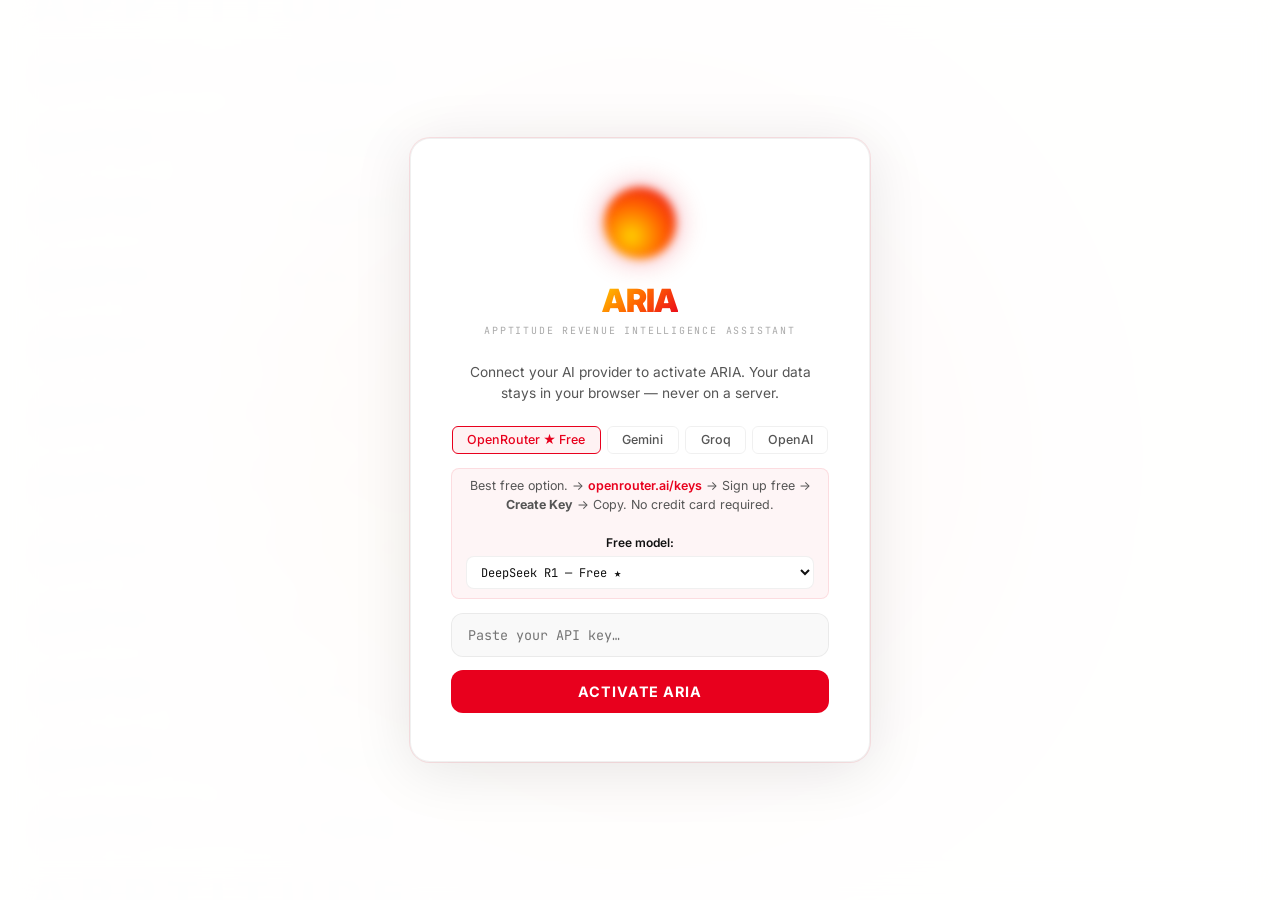
==== commit cfce523b: "Fix OpenRouter: replace removed model, add free model selector gemini-2.0-flash-exp:free was discont" ====
--- a/jarvis.html
+++ b/jarvis.html
@@ -214,7 +214,9 @@
       <button class="tb" data-t="groq">Groq</button>
       <button class="tb" data-t="openai">OpenAI</button>
     </div>
-    <div id="h-openrouter" class="hint">Best free option. → <a href="https://openrouter.ai/keys" target="_blank">openrouter.ai/keys</a> → Sign up free → <strong>Create Key</strong> → Copy. Runs Gemini 2.0 Flash free, no credit card, no hard quota.</div>
+    <div id="h-openrouter" class="hint">Best free option. → <a href="https://openrouter.ai/keys" target="_blank">openrouter.ai/keys</a> → Sign up free → <strong>Create Key</strong> → Copy. No credit card required.<br><br>
+    <label style="font-size:.75rem;font-weight:600;display:block;margin-bottom:.3rem;color:var(--text)">Free model:</label>
+    <select id="orModel" style="width:100%;background:var(--white);border:1.5px solid var(--border2);border-radius:8px;padding:.4rem .6rem;font-family:var(--mono);font-size:.75rem;color:var(--text);outline:none;cursor:pointer"></select></div>
     <div id="h-gemini" class="hint hidden">→ <a href="https://aistudio.google.com/app/apikey" target="_blank">aistudio.google.com</a> → <strong>Get API Key → Create key in new project</strong> (important: new project = free tier)</div>
     <div id="h-groq" class="hint hidden">→ <a href="https://console.groq.com/keys" target="_blank">console.groq.com</a> → <strong>API Keys → Create New Key</strong></div>
     <div id="h-openai" class="hint hidden">→ <a href="https://platform.openai.com/api-keys" target="_blank">platform.openai.com</a> → <strong>API Keys → Create new secret key</strong></div>
@@ -322,8 +324,13 @@
 const GROQ_URL    = 'https://api.groq.com/openai/v1/chat/completions';
 const OAI_URL     = 'https://api.openai.com/v1/chat/completions';
 const OR_URL      = 'https://openrouter.ai/api/v1/chat/completions';
-// Free models on OpenRouter (no credit card, no hard quota)
-const OR_MODEL    = 'google/gemini-2.0-flash-exp:free';
+const OR_MODELS   = [
+  {id:'deepseek/deepseek-r1-0528:free',     label:'DeepSeek R1 — Free ★'},
+  {id:'deepseek/deepseek-chat-v3-0324:free',label:'DeepSeek V3 — Free'},
+  {id:'meta-llama/llama-4-maverick:free',   label:'Llama 4 Maverick — Free'},
+  {id:'google/gemma-3-27b-it:free',         label:'Gemma 3 27B — Free'},
+  {id:'mistralai/mistral-7b-instruct:free', label:'Mistral 7B — Free'},
+];
 
 // ── State ──────────────────────────────────────────────────────────────────
 let provider = ls('aria_provider') || 'openrouter';
@@ -537,7 +544,8 @@
   const display = getMsgs();
 
   if (provider === 'openrouter') {
-    return callOpenAI([...display, {role:'user',text:userText}], OR_URL, OR_MODEL,
+    const model = ls('aria_or_model') || OR_MODELS[0].id;
+    return callOpenAI([...display, {role:'user',text:userText}], OR_URL, model,
       {'HTTP-Referer':'https://apptitude.app','X-Title':'ARIA'});
   }
   if (provider === 'groq') {
@@ -697,6 +705,17 @@
 }
 
 // ── Setup ──────────────────────────────────────────────────────────────────
+// Populate OpenRouter model dropdown
+function buildORDropdown() {
+  const sel = document.getElementById('orModel');
+  if (!sel) return;
+  const saved = ls('aria_or_model') || OR_MODELS[0].id;
+  sel.innerHTML = OR_MODELS.map(m =>
+    `<option value="${m.id}" ${m.id===saved?'selected':''}>${m.label}</option>`
+  ).join('');
+  sel.addEventListener('change', () => lss('aria_or_model', sel.value));
+}
+
 document.querySelectorAll('.tb').forEach(b => b.addEventListener('click', () => {
   document.querySelectorAll('.tb').forEach(x=>x.classList.remove('on'));
   b.classList.add('on');
@@ -902,6 +921,7 @@
 // ── Init ───────────────────────────────────────────────────────────────────
 window.addEventListener('DOMContentLoaded', () => {
   buildGhost();
+  buildORDropdown();
   // Pre-select provider tab
   document.querySelectorAll('.tb').forEach(b=>b.classList.toggle('on',b.dataset.t===provider));
   document.querySelectorAll('.hint').forEach(h=>h.classList.add('hidden'));
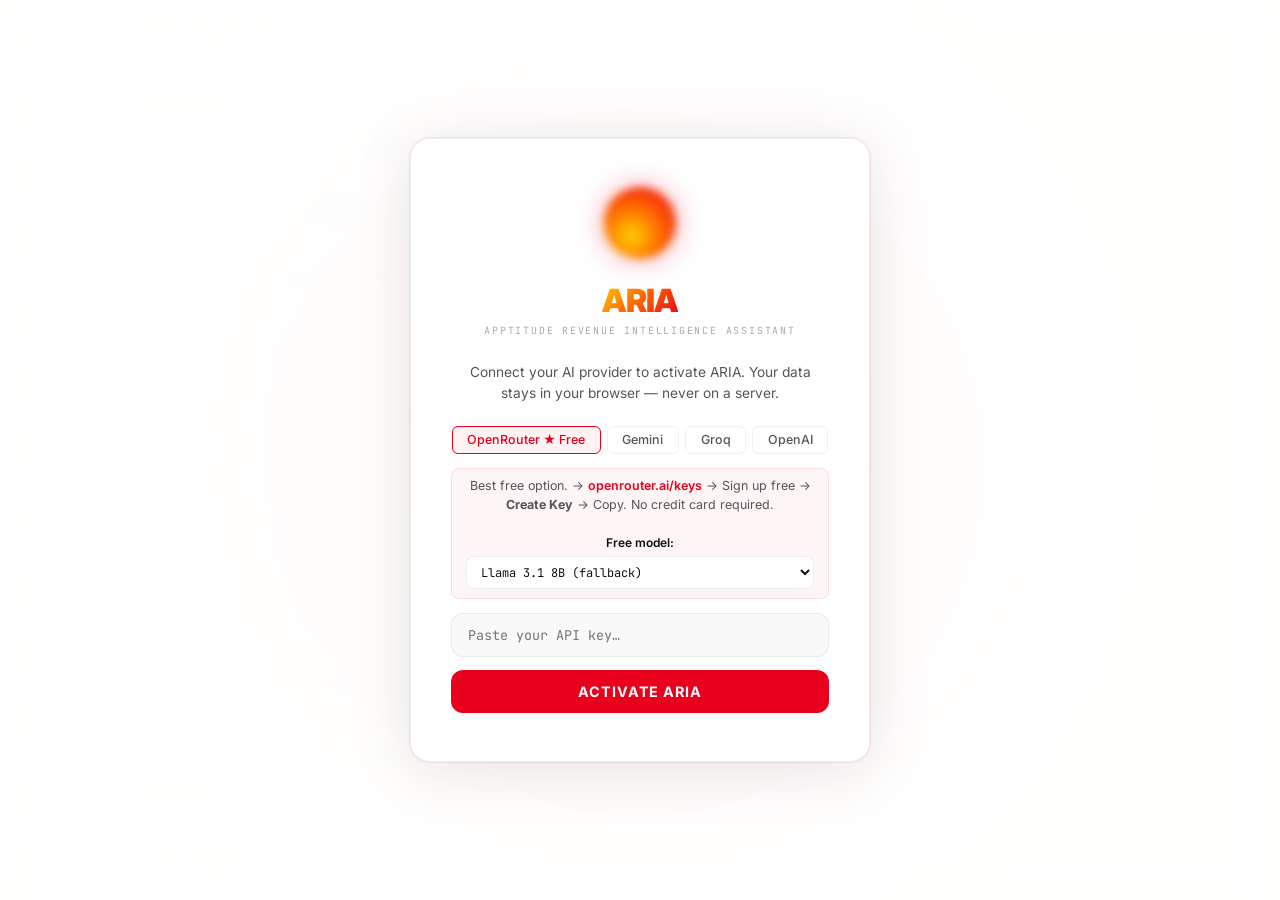
==== commit 1513bc01: "Fetch live free models from OpenRouter API — never stale again Dropdown now queries openrouter.ai/ap" ====
--- a/jarvis.html
+++ b/jarvis.html
@@ -324,13 +324,6 @@
 const GROQ_URL    = 'https://api.groq.com/openai/v1/chat/completions';
 const OAI_URL     = 'https://api.openai.com/v1/chat/completions';
 const OR_URL      = 'https://openrouter.ai/api/v1/chat/completions';
-const OR_MODELS   = [
-  {id:'deepseek/deepseek-r1-0528:free',     label:'DeepSeek R1 — Free ★'},
-  {id:'deepseek/deepseek-chat-v3-0324:free',label:'DeepSeek V3 — Free'},
-  {id:'meta-llama/llama-4-maverick:free',   label:'Llama 4 Maverick — Free'},
-  {id:'google/gemma-3-27b-it:free',         label:'Gemma 3 27B — Free'},
-  {id:'mistralai/mistral-7b-instruct:free', label:'Mistral 7B — Free'},
-];
 
 // ── State ──────────────────────────────────────────────────────────────────
 let provider = ls('aria_provider') || 'openrouter';
@@ -544,7 +537,8 @@
   const display = getMsgs();
 
   if (provider === 'openrouter') {
-    const model = ls('aria_or_model') || OR_MODELS[0].id;
+    const sel   = document.getElementById('orModel');
+    const model = (sel && sel.value) || ls('aria_or_model') || 'meta-llama/llama-3.1-8b-instruct:free';
     return callOpenAI([...display, {role:'user',text:userText}], OR_URL, model,
       {'HTTP-Referer':'https://apptitude.app','X-Title':'ARIA'});
   }
@@ -705,15 +699,30 @@
 }
 
 // ── Setup ──────────────────────────────────────────────────────────────────
-// Populate OpenRouter model dropdown
-function buildORDropdown() {
+// Populate OpenRouter model dropdown — live from API
+async function buildORDropdown() {
   const sel = document.getElementById('orModel');
   if (!sel) return;
-  const saved = ls('aria_or_model') || OR_MODELS[0].id;
-  sel.innerHTML = OR_MODELS.map(m =>
-    `<option value="${m.id}" ${m.id===saved?'selected':''}>${m.label}</option>`
-  ).join('');
-  sel.addEventListener('change', () => lss('aria_or_model', sel.value));
+  sel.innerHTML = '<option disabled selected>Loading free models…</option>';
+  sel.style.opacity = '.5';
+  try {
+    const r = await fetch('https://openrouter.ai/api/v1/models');
+    const d = await r.json();
+    const free = (d.data || [])
+      .filter(m => m.id.endsWith(':free') ||
+        (parseFloat(m.pricing?.prompt||'1')===0 && parseFloat(m.pricing?.completion||'1')===0))
+      .sort((a,b) => (a.name||a.id).localeCompare(b.name||b.id));
+    if (!free.length) throw new Error('none');
+    const saved = ls('aria_or_model') || free[0].id;
+    sel.innerHTML = free.map(m =>
+      `<option value="${m.id}" ${m.id===saved?'selected':''}>${m.name||m.id}</option>`
+    ).join('');
+    if (!free.find(m=>m.id===saved)) lss('aria_or_model', free[0].id);
+  } catch(e) {
+    sel.innerHTML = '<option value="meta-llama/llama-3.1-8b-instruct:free">Llama 3.1 8B (fallback)</option>';
+  }
+  sel.style.opacity = '1';
+  sel.onchange = () => lss('aria_or_model', sel.value);
 }
 
 document.querySelectorAll('.tb').forEach(b => b.addEventListener('click', () => {
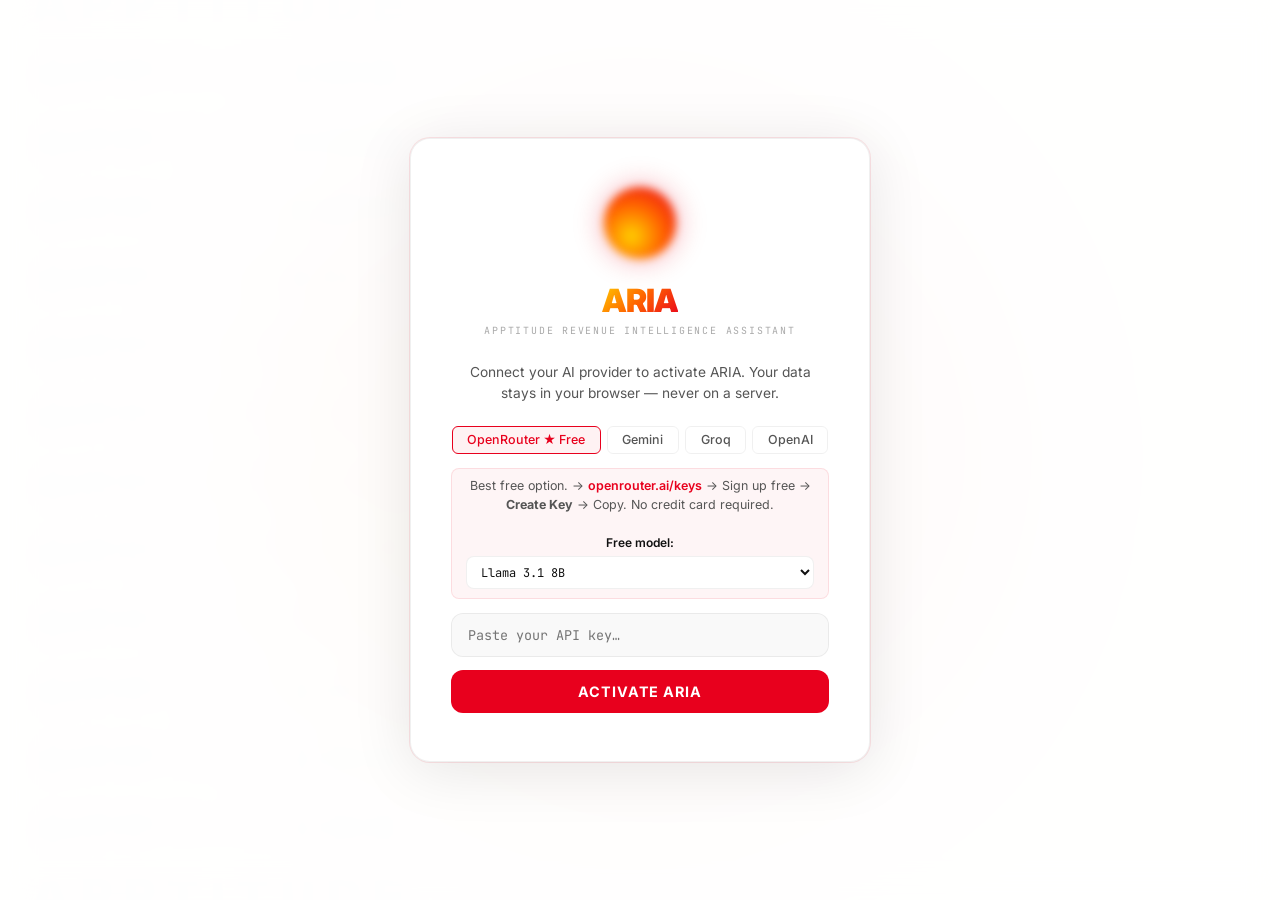
==== commit 87f880c9: "Auto-retry on provider error, live model selector in header When a free model is down, ARIA silently" ====
--- a/jarvis.html
+++ b/jarvis.html
@@ -240,6 +240,7 @@
       <div class="ind"><div class="dot g"></div><span>ONLINE</span></div>
       <div class="ind"><div class="dot r"></div><span id="mc">—</span></div>
       <div class="ind"><div class="dot o"></div><span id="tc">—</span></div>
+      <select id="orModelHdr" title="Switch model" style="display:none;font-family:var(--mono);font-size:.58rem;background:transparent;border:1px solid var(--border2);border-radius:6px;color:var(--mid);padding:.18rem .4rem;cursor:pointer;max-width:160px;outline:none"></select>
     </div>
     <div class="hr2">
       <button class="ic" id="voiceOutBtn" onclick="toggleTTS()" title="Voice output OFF">🔇</button>
@@ -326,13 +327,14 @@
 const OR_URL      = 'https://openrouter.ai/api/v1/chat/completions';
 
 // ── State ──────────────────────────────────────────────────────────────────
-let provider = ls('aria_provider') || 'openrouter';
-let apiKey   = ls('aria_key')      || '';
-let ttsOn    = false;
-let micOn    = false;
-let recog    = null;
-let sbOpen   = true;
-let currentTab = 'notes';
+let provider    = ls('aria_provider') || 'openrouter';
+let apiKey      = ls('aria_key')      || '';
+let ttsOn       = false;
+let micOn       = false;
+let recog       = null;
+let sbOpen      = true;
+let currentTab  = 'notes';
+let liveModels  = [];   // populated after fetching OpenRouter free models
 
 // ── LocalStorage ───────────────────────────────────────────────────────────
 function ls(k,d){try{const v=localStorage.getItem(k);return v!=null?JSON.parse(v):d}catch{return d}}
@@ -537,10 +539,30 @@
   const display = getMsgs();
 
   if (provider === 'openrouter') {
-    const sel   = document.getElementById('orModel');
-    const model = (sel && sel.value) || ls('aria_or_model') || 'meta-llama/llama-3.1-8b-instruct:free';
-    return callOpenAI([...display, {role:'user',text:userText}], OR_URL, model,
-      {'HTTP-Referer':'https://apptitude.app','X-Title':'ARIA'});
+    const sel     = document.getElementById('orModelHdr') || document.getElementById('orModel');
+    const current = (sel && sel.value) || ls('aria_or_model') || (liveModels[0]?.id || 'meta-llama/llama-3.1-8b-instruct:free');
+    const msgs    = [...display, {role:'user',text:userText}];
+    const headers = {'HTTP-Referer':'https://apptitude.app','X-Title':'ARIA'};
+
+    // Try current model, then auto-fallback through free list
+    const tryOrder = [current, ...liveModels.map(m=>m.id).filter(id=>id!==current)];
+    for (let i = 0; i < Math.min(tryOrder.length, 4); i++) {
+      const model = tryOrder[i];
+      try {
+        if (i > 0) {
+          setStatus(`TRYING ${(liveModels.find(m=>m.id===model)?.name||model).split('/').pop().toUpperCase()}`);
+          // Update both selects to reflect the working model
+          lss('aria_or_model', model);
+          ['orModel','orModelHdr'].forEach(sid => { const s=document.getElementById(sid); if(s) s.value=model; });
+        }
+        return await callOpenAI(msgs, OR_URL, model, headers);
+      } catch(e) {
+        const msg = e.message.toLowerCase();
+        const isProviderErr = msg.includes('provider') || msg.includes('endpoint') || msg.includes('503') || msg.includes('502') || msg.includes('overloaded');
+        if (!isProviderErr || i === Math.min(tryOrder.length,4)-1) throw e;
+        // Provider down — silently try next
+      }
+    }
   }
   if (provider === 'groq') {
     return callOpenAI([...display, {role:'user',text:userText}], GROQ_URL, 'llama-3.3-70b-versatile');
@@ -699,30 +721,48 @@
 }
 
 // ── Setup ──────────────────────────────────────────────────────────────────
-// Populate OpenRouter model dropdown — live from API
-async function buildORDropdown() {
-  const sel = document.getElementById('orModel');
-  if (!sel) return;
-  sel.innerHTML = '<option disabled selected>Loading free models…</option>';
-  sel.style.opacity = '.5';
+// Fetch & cache live free models from OpenRouter
+async function fetchFreeModels() {
   try {
     const r = await fetch('https://openrouter.ai/api/v1/models');
     const d = await r.json();
-    const free = (d.data || [])
+    liveModels = (d.data || [])
       .filter(m => m.id.endsWith(':free') ||
         (parseFloat(m.pricing?.prompt||'1')===0 && parseFloat(m.pricing?.completion||'1')===0))
       .sort((a,b) => (a.name||a.id).localeCompare(b.name||b.id));
-    if (!free.length) throw new Error('none');
-    const saved = ls('aria_or_model') || free[0].id;
-    sel.innerHTML = free.map(m =>
+    return liveModels;
+  } catch(e) {
+    liveModels = [{id:'meta-llama/llama-3.1-8b-instruct:free', name:'Llama 3.1 8B'}];
+    return liveModels;
+  }
+}
+
+// Populate OpenRouter model dropdowns (setup + header)
+function populateModelSelects(models) {
+  const saved = ls('aria_or_model') || (models[0]?.id || '');
+  ['orModel','orModelHdr'].forEach(id => {
+    const sel = document.getElementById(id);
+    if (!sel) return;
+    sel.innerHTML = models.map(m =>
       `<option value="${m.id}" ${m.id===saved?'selected':''}>${m.name||m.id}</option>`
     ).join('');
-    if (!free.find(m=>m.id===saved)) lss('aria_or_model', free[0].id);
-  } catch(e) {
-    sel.innerHTML = '<option value="meta-llama/llama-3.1-8b-instruct:free">Llama 3.1 8B (fallback)</option>';
-  }
-  sel.style.opacity = '1';
-  sel.onchange = () => lss('aria_or_model', sel.value);
+    sel.style.opacity = '1';
+    sel.onchange = () => {
+      lss('aria_or_model', sel.value);
+      // sync both selects
+      ['orModel','orModelHdr'].forEach(sid => {
+        const s2 = document.getElementById(sid);
+        if (s2 && s2 !== sel) s2.value = sel.value;
+      });
+    };
+  });
+}
+
+async function buildORDropdown() {
+  const sel = document.getElementById('orModel');
+  if (sel) { sel.innerHTML = '<option disabled selected>Loading models…</option>'; sel.style.opacity='.5'; }
+  const models = await fetchFreeModels();
+  populateModelSelects(models);
 }
 
 document.querySelectorAll('.tb').forEach(b => b.addEventListener('click', () => {
@@ -760,6 +800,10 @@
   renderNotes();
   renderTasks();
   initVoice();
+  if (provider === 'openrouter') {
+    const hdr = document.getElementById('orModelHdr');
+    if (hdr) { hdr.style.display = 'inline-block'; populateModelSelects(liveModels); }
+  }
 }
 
 function showErr(msg) {
@@ -945,6 +989,13 @@
     renderNotes();
     renderTasks();
     initVoice();
+    if (provider === 'openrouter') {
+      fetchFreeModels().then(m => {
+        populateModelSelects(m);
+        const hdr = document.getElementById('orModelHdr');
+        if (hdr) hdr.style.display = 'inline-block';
+      });
+    }
   }
 });
 </script>
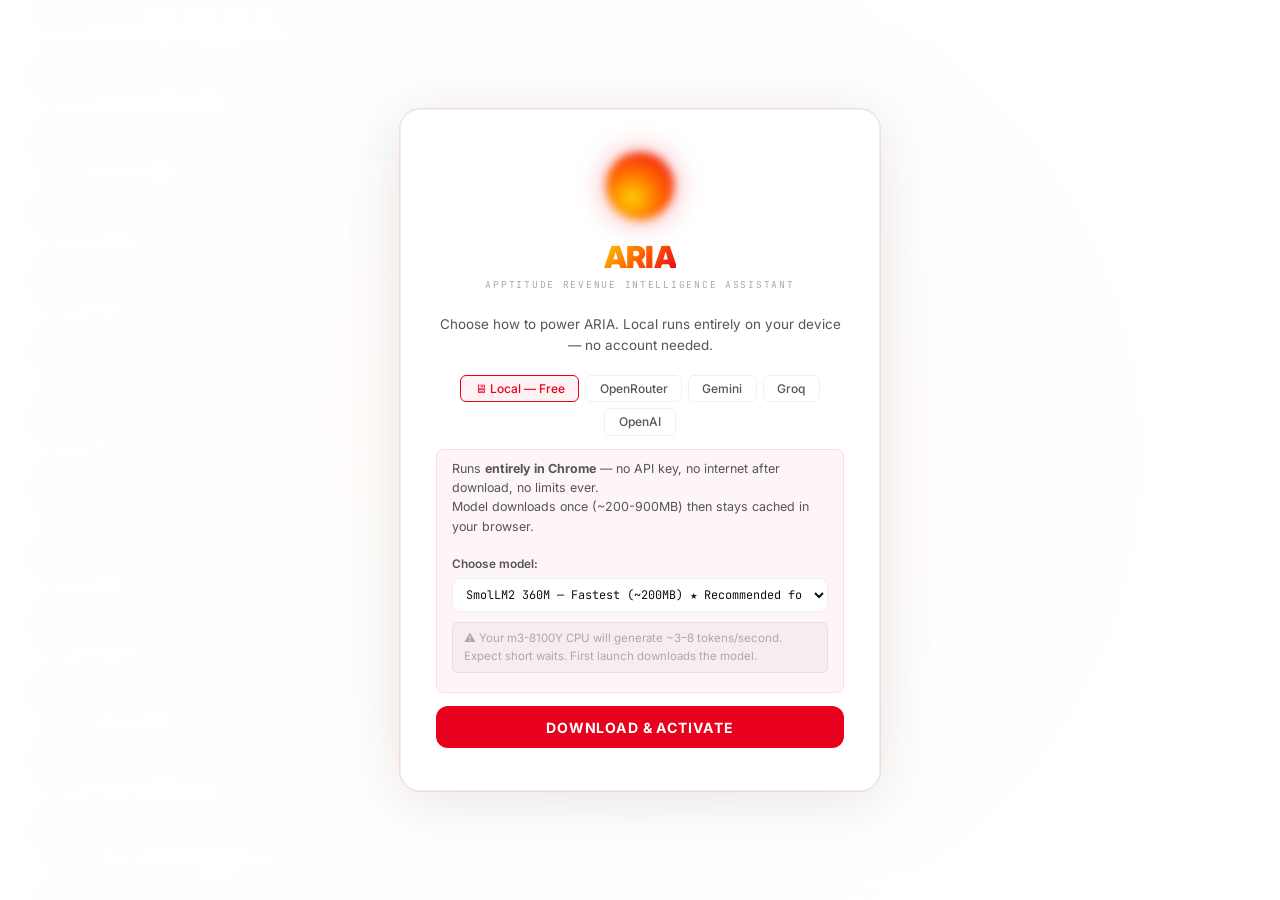
==== commit c5ec97dd: "Add Transformers.js local model — ARIA runs fully offline in Chrome SmolLM2-360M (default), 1.7B, Qw" ====
--- a/jarvis.html
+++ b/jarvis.html
@@ -14,219 +14,246 @@
   --text:#111111;--mid:#555555;--dim:#AAAAAA;
   --border:rgba(232,0,29,0.1);--border2:rgba(0,0,0,0.06);
   --shadow:0 2px 20px rgba(0,0,0,0.07);
-  --glow:0 0 30px rgba(232,0,29,0.18);
-  --r:12px;
-  --ui:'Inter',sans-serif;
-  --mono:'JetBrains Mono',monospace;
+  --r:12px;--ui:'Inter',sans-serif;--mono:'JetBrains Mono',monospace;
 }
 html,body{height:100%;font-family:var(--ui);background:var(--bg);color:var(--text);overflow:hidden;-webkit-font-smoothing:antialiased}
 .hidden{display:none!important}
 
-/* ── Ghost background text (Apptitude brand) ─────────────────────────────── */
 .ghost-bg{position:fixed;inset:0;display:flex;flex-direction:column;justify-content:center;gap:.6rem;pointer-events:none;z-index:0;overflow:hidden;padding:2rem}
 .ghost-row{font-size:clamp(1.8rem,4vw,3rem);font-weight:900;letter-spacing:.25em;color:rgba(0,0,0,0.048);white-space:nowrap;user-select:none}
 
-/* ── Orb (Apptitude brand orb) ───────────────────────────────────────────── */
-.bg-orb{position:fixed;width:700px;height:700px;border-radius:50%;background:radial-gradient(circle at 38% 62%,rgba(255,208,0,.22) 0%,rgba(255,98,0,.26) 38%,rgba(232,0,29,.2) 68%,transparent 100%);filter:blur(90px);top:50%;left:50%;transform:translate(-50%,-50%);pointer-events:none;z-index:0;animation:orbFloat 14s ease-in-out infinite;transition:filter .6s,opacity .6s}
-.orb-active .bg-orb{filter:blur(70px);opacity:1.4;animation-duration:3s}
+.bg-orb{position:fixed;width:700px;height:700px;border-radius:50%;background:radial-gradient(circle at 38% 62%,rgba(255,208,0,.22) 0%,rgba(255,98,0,.26) 38%,rgba(232,0,29,.2) 68%,transparent 100%);filter:blur(90px);top:50%;left:50%;transform:translate(-50%,-50%);pointer-events:none;z-index:0;animation:orbFloat 14s ease-in-out infinite;transition:filter .6s}
+.orb-active .bg-orb{filter:blur(70px);animation-duration:3s}
 @keyframes orbFloat{0%,100%{transform:translate(-50%,-50%) scale(1)}33%{transform:translate(-48%,-53%) scale(1.04)}66%{transform:translate(-52%,-47%) scale(.97)}}
 
-/* ── Setup modal ──────────────────────────────────────────────────────────── */
+/* Modal */
 .modal{position:fixed;inset:0;background:rgba(255,255,255,.92);display:flex;align-items:center;justify-content:center;z-index:1000;backdrop-filter:blur(16px)}
-.mc{background:var(--white);border:1px solid var(--border2);border-radius:20px;padding:3rem 2.5rem;width:min(460px,94vw);text-align:center;box-shadow:0 8px 60px rgba(0,0,0,0.1),0 0 0 1px var(--border)}
-.setup-orb{width:72px;height:72px;border-radius:50%;background:radial-gradient(circle at 38% 68%,var(--yellow),var(--orange) 48%,var(--red));filter:blur(4px);box-shadow:0 0 28px rgba(232,0,29,.38);margin:0 auto 1.4rem;animation:sPulse 2.2s ease-in-out infinite}
+.mc{background:var(--white);border:1px solid var(--border2);border-radius:20px;padding:2.6rem 2.2rem;width:min(480px,96vw);text-align:center;box-shadow:0 8px 60px rgba(0,0,0,.1),0 0 0 1px var(--border);max-height:96vh;overflow-y:auto}
+.setup-orb{width:68px;height:68px;border-radius:50%;background:radial-gradient(circle at 38% 68%,var(--yellow),var(--orange) 48%,var(--red));filter:blur(4px);box-shadow:0 0 28px rgba(232,0,29,.38);margin:0 auto 1.2rem;animation:sPulse 2.2s ease-in-out infinite}
 @keyframes sPulse{0%,100%{box-shadow:0 0 28px rgba(232,0,29,.35)}50%{box-shadow:0 0 48px rgba(255,98,0,.55)}}
-.mc h1{font-size:2rem;font-weight:900;letter-spacing:-.02em;color:var(--text);margin-bottom:.2rem}
+.mc h1{font-size:1.9rem;font-weight:900;letter-spacing:-.02em;margin-bottom:.2rem}
 .mc h1 span{background:var(--fire);-webkit-background-clip:text;-webkit-text-fill-color:transparent;background-clip:text}
-.mc .sub{font-family:var(--mono);font-size:.62rem;color:var(--dim);letter-spacing:.18em;margin-bottom:1.6rem;text-transform:uppercase}
-.mc .desc{color:var(--mid);font-size:.86rem;margin-bottom:1.3rem;line-height:1.55}
-.tabs{display:flex;gap:.4rem;justify-content:center;margin-bottom:.85rem}
-.tb{background:transparent;border:1px solid var(--border2);color:var(--mid);padding:.36rem .9rem;border-radius:6px;cursor:pointer;font-family:var(--ui);font-size:.78rem;font-weight:500;transition:all .18s}
+.mc .sub{font-family:var(--mono);font-size:.6rem;color:var(--dim);letter-spacing:.18em;margin-bottom:1.4rem;text-transform:uppercase}
+.mc .desc{color:var(--mid);font-size:.84rem;margin-bottom:1.2rem;line-height:1.55}
+.tabs{display:flex;gap:.35rem;justify-content:center;margin-bottom:.8rem;flex-wrap:wrap}
+.tb{background:transparent;border:1px solid var(--border2);color:var(--mid);padding:.34rem .85rem;border-radius:6px;cursor:pointer;font-family:var(--ui);font-size:.75rem;font-weight:500;transition:all .18s}
 .tb.on,.tb:hover{border-color:var(--red);color:var(--red);background:rgba(232,0,29,.05)}
-.hint{font-size:.78rem;color:var(--mid);background:rgba(232,0,29,.04);border:1px solid var(--border);border-radius:8px;padding:.55rem .9rem;margin-bottom:.85rem;line-height:1.5}
+.hint{font-size:.78rem;color:var(--mid);background:rgba(232,0,29,.04);border:1px solid var(--border);border-radius:8px;padding:.55rem .9rem;margin-bottom:.8rem;line-height:1.55;text-align:left}
 .hint a{color:var(--red);font-weight:600;text-decoration:none}
-.api-in{width:100%;background:rgba(0,0,0,.025);border:1.5px solid var(--border2);border-radius:var(--r);color:var(--text);padding:.76rem 1rem;font-family:var(--mono);font-size:.84rem;outline:none;transition:border-color .2s;margin-bottom:.85rem}
+.api-in{width:100%;background:rgba(0,0,0,.025);border:1.5px solid var(--border2);border-radius:var(--r);color:var(--text);padding:.74rem 1rem;font-family:var(--mono);font-size:.82rem;outline:none;transition:border-color .2s;margin-bottom:.8rem}
 .api-in:focus{border-color:var(--red)}
-.go{width:100%;background:var(--red);color:#fff;font-family:var(--ui);font-size:.9rem;font-weight:700;letter-spacing:.06em;padding:.8rem;border-radius:var(--r);cursor:pointer;border:none;transition:all .2s}
+.go{width:100%;background:var(--red);color:#fff;font-family:var(--ui);font-size:.88rem;font-weight:700;letter-spacing:.06em;padding:.78rem;border-radius:var(--r);cursor:pointer;border:none;transition:all .2s}
 .go:hover{background:#c8001a;transform:translateY(-1px);box-shadow:0 6px 24px rgba(232,0,29,.3)}
 .go:disabled{opacity:.45;cursor:not-allowed;transform:none;box-shadow:none}
-.err{color:var(--red);font-size:.8rem;margin-top:.6rem;font-family:var(--mono)}
-
-/* ── App shell ───────────────────────────────────────────────────────────── */
+.err{color:var(--red);font-size:.78rem;margin-top:.6rem;font-family:var(--mono)}
+
+/* Local model download UI */
+.local-model-sel{width:100%;background:var(--white);border:1.5px solid var(--border2);border-radius:8px;padding:.42rem .6rem;font-family:var(--mono);font-size:.74rem;color:var(--text);outline:none;cursor:pointer;margin-bottom:.65rem}
+.prog-wrap{margin:.55rem 0 .3rem;display:none}
+.prog-bar{width:100%;height:7px;background:rgba(0,0,0,.06);border-radius:4px;overflow:hidden}
+.prog-fill{height:100%;background:var(--fire);border-radius:4px;transition:width .25s;width:0%}
+.prog-label{font-family:var(--mono);font-size:.62rem;color:var(--mid);margin-top:.3rem;text-align:center;min-height:1.2em}
+.local-warn{font-size:.72rem;color:var(--dim);background:rgba(0,0,0,.03);border:1px solid var(--border2);border-radius:6px;padding:.45rem .7rem;margin-bottom:.65rem;line-height:1.5}
+
+/* App shell */
 #app{display:flex;flex-direction:column;height:100vh;position:relative;z-index:1}
 
-/* ── Header ──────────────────────────────────────────────────────────────── */
-.hdr{display:flex;align-items:center;justify-content:space-between;padding:.7rem 1.4rem;background:rgba(255,255,255,.88);border-bottom:1px solid var(--border2);backdrop-filter:blur(20px);-webkit-backdrop-filter:blur(20px);flex-shrink:0;z-index:10}
-.hl{display:flex;align-items:center;gap:.9rem}
-.aria-badge{width:32px;height:32px;border-radius:50%;background:radial-gradient(circle at 35% 65%,var(--yellow),var(--orange) 45%,var(--red));filter:blur(3px);box-shadow:0 0 14px rgba(232,0,29,.4);animation:sPulse 2.2s ease-in-out infinite;flex-shrink:0}
-.logo{display:flex;flex-direction:column;gap:.05rem}
-.logo-main{font-size:1.1rem;font-weight:900;letter-spacing:-.01em;line-height:1}
+/* Header */
+.hdr{display:flex;align-items:center;justify-content:space-between;padding:.68rem 1.3rem;background:rgba(255,255,255,.88);border-bottom:1px solid var(--border2);backdrop-filter:blur(20px);flex-shrink:0;z-index:10}
+.hl{display:flex;align-items:center;gap:.85rem}
+.aria-badge{width:31px;height:31px;border-radius:50%;background:radial-gradient(circle at 35% 65%,var(--yellow),var(--orange) 45%,var(--red));filter:blur(3px);box-shadow:0 0 14px rgba(232,0,29,.4);animation:sPulse 2.2s ease-in-out infinite;flex-shrink:0}
+.logo{display:flex;flex-direction:column;gap:.04rem}
+.logo-main{font-size:1.08rem;font-weight:900;letter-spacing:-.01em;line-height:1}
 .logo-main span{background:var(--fire);-webkit-background-clip:text;-webkit-text-fill-color:transparent;background-clip:text}
-.logo-sub{font-family:var(--mono);font-size:.52rem;color:var(--dim);letter-spacing:.14em;text-transform:uppercase}
-.si{display:flex;gap:1.1rem}
-.ind{display:flex;align-items:center;gap:.38rem;font-family:var(--mono);font-size:.6rem;color:var(--mid);letter-spacing:.07em}
+.logo-sub{font-family:var(--mono);font-size:.5rem;color:var(--dim);letter-spacing:.13em;text-transform:uppercase}
+.si{display:flex;gap:.9rem;align-items:center}
+.ind{display:flex;align-items:center;gap:.35rem;font-family:var(--mono);font-size:.6rem;color:var(--mid);letter-spacing:.06em}
 .dot{width:6px;height:6px;border-radius:50%;animation:blink 2.2s ease-in-out infinite}
 .dot.g{background:#22C55E;box-shadow:0 0 7px #22C55E}
 .dot.r{background:var(--red);box-shadow:0 0 7px var(--red)}
 .dot.o{background:var(--orange);box-shadow:0 0 7px var(--orange)}
 @keyframes blink{0%,100%{opacity:1}50%{opacity:.3}}
-.hr2{display:flex;gap:.4rem}
-.ic{background:transparent;border:1.5px solid var(--border2);color:var(--mid);width:32px;height:32px;border-radius:8px;cursor:pointer;font-size:.9rem;display:flex;align-items:center;justify-content:center;transition:all .18s}
+.hdr-model-sel{font-family:var(--mono);font-size:.58rem;background:transparent;border:1px solid var(--border2);border-radius:5px;color:var(--mid);padding:.16rem .35rem;cursor:pointer;max-width:155px;outline:none;display:none}
+.hr2{display:flex;gap:.38rem}
+.ic{background:transparent;border:1.5px solid var(--border2);color:var(--mid);width:31px;height:31px;border-radius:8px;cursor:pointer;font-size:.88rem;display:flex;align-items:center;justify-content:center;transition:all .18s}
 .ic:hover{border-color:var(--red);color:var(--red);background:rgba(232,0,29,.05)}
 .ic.on{border-color:var(--red);color:var(--red);background:rgba(232,0,29,.06)}
 
-/* ── Body ─────────────────────────────────────────────────────────────────── */
+/* Body */
 .body{display:flex;flex:1;overflow:hidden;position:relative}
 
-/* ── Chat ────────────────────────────────────────────────────────────────── */
+/* Chat */
 .chat{flex:1;display:flex;flex-direction:column;overflow:hidden;position:relative;z-index:1}
-.msgs{flex:1;overflow-y:auto;padding:1.4rem;display:flex;flex-direction:column;gap:1rem;scrollbar-width:thin;scrollbar-color:rgba(0,0,0,.08) transparent}
-.msg{display:flex;gap:.75rem;max-width:88%;animation:msgIn .25s ease-out}
-@keyframes msgIn{from{opacity:0;transform:translateY(10px)}to{opacity:1;transform:none}}
+.msgs{flex:1;overflow-y:auto;padding:1.3rem;display:flex;flex-direction:column;gap:.95rem;scrollbar-width:thin;scrollbar-color:rgba(0,0,0,.07) transparent}
+.msg{display:flex;gap:.7rem;max-width:90%;animation:msgIn .22s ease-out}
+@keyframes msgIn{from{opacity:0;transform:translateY(9px)}to{opacity:1;transform:none}}
 .msg.u{flex-direction:row-reverse;align-self:flex-end}
 .msg.a{align-self:flex-start}
-.av{width:32px;height:32px;border-radius:50%;display:flex;align-items:center;justify-content:center;font-family:var(--ui);font-size:.7rem;font-weight:700;flex-shrink:0}
+.av{width:31px;height:31px;border-radius:50%;display:flex;align-items:center;justify-content:center;font-family:var(--ui);font-size:.68rem;font-weight:700;flex-shrink:0}
 .a .av{background:radial-gradient(circle at 35% 65%,var(--yellow),var(--orange) 45%,var(--red));filter:blur(2.5px);box-shadow:0 0 12px rgba(232,0,29,.35);animation:sPulse 2.2s ease-in-out infinite}
-.u .av{background:rgba(0,0,0,.06);border:1.5px solid rgba(0,0,0,.1);color:var(--mid);font-size:.62rem;letter-spacing:.04em}
-.mc2{display:flex;flex-direction:column;gap:.28rem}
-.mt{padding:.8rem 1.05rem;border-radius:var(--r);font-size:.875rem;line-height:1.7;position:relative}
+.u .av{background:rgba(0,0,0,.06);border:1.5px solid rgba(0,0,0,.09);color:var(--mid);font-size:.6rem;filter:none;animation:none}
+.mc2{display:flex;flex-direction:column;gap:.25rem;min-width:0}
+.mt{padding:.78rem 1rem;border-radius:var(--r);font-size:.87rem;line-height:1.72;word-wrap:break-word}
 .a .mt{background:var(--white);border:1px solid var(--border2);border-top-left-radius:3px;box-shadow:var(--shadow)}
-.u .mt{background:linear-gradient(135deg,rgba(232,0,29,.08),rgba(255,98,0,.07));border:1px solid rgba(232,0,29,.14);border-top-right-radius:3px;text-align:right}
-.ts{font-family:var(--mono);font-size:.58rem;color:var(--dim);padding:0 .25rem}
+.u .mt{background:linear-gradient(135deg,rgba(232,0,29,.07),rgba(255,98,0,.06));border:1px solid rgba(232,0,29,.13);border-top-right-radius:3px;text-align:right}
+/* Streaming cursor */
+.streaming::after{content:'▋';animation:cur .7s step-end infinite;color:var(--orange);font-size:.8em}
+@keyframes cur{0%,100%{opacity:1}50%{opacity:0}}
+.ts{font-family:var(--mono);font-size:.57rem;color:var(--dim);padding:0 .22rem}
 .u .ts{text-align:right}
 /* Markdown */
-.mt h1,.mt h2,.mt h3{font-weight:700;margin:.8rem 0 .35rem;letter-spacing:-.01em}
-.mt h1{font-size:1.08rem;color:var(--red)}.mt h2{font-size:.98rem;color:var(--text)}.mt h3{font-size:.9rem;color:var(--text)}
-.mt p{margin:.35rem 0}
-.mt ul,.mt ol{padding-left:1.35rem;margin:.35rem 0}
-.mt li{margin:.2rem 0}
-.mt code{font-family:var(--mono);background:rgba(232,0,29,.07);border:1px solid rgba(232,0,29,.12);padding:.08em .36em;border-radius:4px;font-size:.82em;color:var(--red)}
-.mt pre{background:rgba(0,0,0,.04);border:1px solid var(--border2);border-radius:8px;padding:.75rem 1rem;overflow-x:auto;margin:.5rem 0}
-.mt pre code{background:none;border:none;padding:0;color:var(--text);font-size:.82rem}
-.mt table{width:100%;border-collapse:collapse;margin:.5rem 0;font-size:.84rem}
-.mt th,.mt td{border:1px solid var(--border2);padding:.36rem .65rem;text-align:left}
-.mt th{background:rgba(232,0,29,.04);color:var(--text);font-weight:600;font-size:.8rem;text-transform:uppercase;letter-spacing:.04em}
+.mt h1,.mt h2,.mt h3{font-weight:700;margin:.75rem 0 .32rem}
+.mt h1{font-size:1.05rem;color:var(--red)}.mt h2{font-size:.97rem}.mt h3{font-size:.9rem}
+.mt p{margin:.32rem 0}
+.mt ul,.mt ol{padding-left:1.3rem;margin:.32rem 0}
+.mt li{margin:.18rem 0}
+.mt code{font-family:var(--mono);background:rgba(232,0,29,.07);border:1px solid rgba(232,0,29,.12);padding:.07em .34em;border-radius:4px;font-size:.81em;color:var(--red)}
+.mt pre{background:rgba(0,0,0,.04);border:1px solid var(--border2);border-radius:8px;padding:.72rem .95rem;overflow-x:auto;margin:.48rem 0}
+.mt pre code{background:none;border:none;padding:0;color:var(--text);font-size:.8rem}
+.mt table{width:100%;border-collapse:collapse;margin:.48rem 0;font-size:.83rem}
+.mt th,.mt td{border:1px solid var(--border2);padding:.34rem .62rem;text-align:left}
+.mt th{background:rgba(232,0,29,.04);font-weight:600;font-size:.78rem;text-transform:uppercase;letter-spacing:.04em}
 .mt strong{color:var(--red);font-weight:600}
-.mt a{color:var(--red);font-weight:500}
-.mt blockquote{border-left:3px solid var(--red);padding-left:.8rem;color:var(--mid);margin:.4rem 0;font-style:italic}
-.mt hr{border:none;border-top:1px solid var(--border2);margin:.6rem 0}
-/* Tool notification pill */
-.tool-pill{display:inline-flex;align-items:center;gap:.35rem;font-family:var(--mono);font-size:.62rem;color:var(--orange);background:rgba(255,98,0,.07);border:1px solid rgba(255,98,0,.18);border-radius:20px;padding:.2rem .65rem;margin:.25rem 0}
+.mt a{color:var(--red)}.mt blockquote{border-left:3px solid var(--red);padding-left:.75rem;color:var(--mid);margin:.38rem 0;font-style:italic}
+.mt hr{border:none;border-top:1px solid var(--border2);margin:.55rem 0}
+
 /* Typing */
-.typing{display:flex;align-items:center;gap:.75rem;padding:0 1.4rem 1rem}
-.typing-orb{width:32px;height:32px;border-radius:50%;background:radial-gradient(circle at 35% 65%,var(--yellow),var(--orange) 45%,var(--red));filter:blur(4px);box-shadow:0 0 18px rgba(232,0,29,.5);animation:sPulse 1s ease-in-out infinite;flex-shrink:0}
-.typing-inner{background:var(--white);border:1px solid var(--border2);border-radius:var(--r);padding:.6rem .95rem;display:flex;align-items:center;gap:.55rem;box-shadow:var(--shadow)}
+.typing{display:flex;align-items:center;gap:.7rem;padding:0 1.3rem .95rem}
+.typing-orb{width:31px;height:31px;border-radius:50%;background:radial-gradient(circle at 35% 65%,var(--yellow),var(--orange) 45%,var(--red));filter:blur(4px);box-shadow:0 0 18px rgba(232,0,29,.5);animation:sPulse 1s ease-in-out infinite;flex-shrink:0}
+.typing-inner{background:var(--white);border:1px solid var(--border2);border-radius:var(--r);padding:.58rem .9rem;display:flex;align-items:center;gap:.5rem;box-shadow:var(--shadow)}
 .tdots span{width:6px;height:6px;border-radius:50%;background:var(--orange);animation:bounce .85s ease-in-out infinite;opacity:.7;display:inline-block;margin:0 1.5px}
 .tdots span:nth-child(2){animation-delay:.14s}.tdots span:nth-child(3){animation-delay:.28s}
 @keyframes bounce{0%,100%{transform:translateY(0)}50%{transform:translateY(-5px);opacity:1}}
-.pt{font-family:var(--mono);font-size:.65rem;color:var(--mid);letter-spacing:.08em}
-
-/* ── Sidebar ──────────────────────────────────────────────────────────────── */
-.sb{width:268px;background:rgba(255,255,255,.9);border-left:1px solid var(--border2);display:flex;flex-direction:column;transition:width .28s cubic-bezier(.4,0,.2,1);overflow:hidden;backdrop-filter:blur(12px)}
+.pt{font-family:var(--mono);font-size:.63rem;color:var(--mid);letter-spacing:.08em}
+
+/* Sidebar */
+.sb{width:265px;background:rgba(255,255,255,.9);border-left:1px solid var(--border2);display:flex;flex-direction:column;transition:width .27s cubic-bezier(.4,0,.2,1);overflow:hidden;backdrop-filter:blur(12px)}
 .sb.closed{width:0;border-left:none}
 .stabs{display:flex;border-bottom:1px solid var(--border2);flex-shrink:0}
-.stab{flex:1;background:transparent;border:none;border-bottom:2px solid transparent;color:var(--mid);padding:.55rem;font-family:var(--ui);font-size:.68rem;font-weight:600;letter-spacing:.08em;cursor:pointer;transition:all .18s;text-transform:uppercase;position:relative}
-.stab .badge{position:absolute;top:4px;right:6px;background:var(--red);color:#fff;border-radius:10px;font-size:.5rem;padding:.06rem .32rem;font-family:var(--mono);line-height:1.6;font-weight:700;opacity:0;transition:opacity .2s}
+.stab{flex:1;background:transparent;border:none;border-bottom:2px solid transparent;color:var(--mid);padding:.52rem;font-family:var(--ui);font-size:.67rem;font-weight:600;letter-spacing:.08em;cursor:pointer;transition:all .18s;text-transform:uppercase;position:relative}
+.stab .badge{position:absolute;top:4px;right:5px;background:var(--red);color:#fff;border-radius:10px;font-size:.5rem;padding:.05rem .3rem;font-family:var(--mono);font-weight:700;opacity:0;transition:opacity .2s}
 .stab .badge.show{opacity:1}
 .stab.on{color:var(--red);border-bottom-color:var(--red);background:rgba(232,0,29,.03)}
-.stab:hover:not(.on){color:var(--text);background:rgba(0,0,0,.02)}
-.sc{flex:1;overflow-y:auto;scrollbar-width:thin;scrollbar-color:rgba(0,0,0,.06) transparent}
+.sc{flex:1;overflow-y:auto;scrollbar-width:thin;scrollbar-color:rgba(0,0,0,.05) transparent}
 .sc.h{display:none}
-.shdr{display:flex;align-items:center;justify-content:space-between;padding:.55rem .85rem;font-family:var(--mono);font-size:.58rem;color:var(--dim);letter-spacing:.12em;border-bottom:1px solid var(--border2);text-transform:uppercase}
-.mb{background:transparent;border:none;color:var(--dim);cursor:pointer;font-size:.85rem;transition:color .18s;padding:.15rem .3rem;border-radius:4px}
+.shdr{display:flex;align-items:center;justify-content:space-between;padding:.52rem .82rem;font-family:var(--mono);font-size:.57rem;color:var(--dim);letter-spacing:.12em;border-bottom:1px solid var(--border2);text-transform:uppercase}
+.mb{background:transparent;border:none;color:var(--dim);cursor:pointer;font-size:.82rem;transition:color .18s;padding:.12rem .28rem;border-radius:4px}
 .mb:hover{color:var(--red)}
-.il{padding:.5rem;display:flex;flex-direction:column;gap:.35rem}
-.ni,.ti{background:var(--white);border:1px solid var(--border2);border-radius:8px;padding:.55rem .75rem;cursor:pointer;transition:all .18s}
-.ni:hover,.ti:hover{border-color:var(--red);box-shadow:0 2px 12px rgba(232,0,29,.1);transform:translateY(-1px)}
-.it{font-size:.8rem;font-weight:600;color:var(--text);margin-bottom:.18rem;white-space:nowrap;overflow:hidden;text-overflow:ellipsis}
-.im{font-family:var(--mono);font-size:.58rem;color:var(--dim);display:flex;align-items:center;justify-content:space-between}
-.cat{background:rgba(232,0,29,.07);color:var(--red);border-radius:4px;padding:.04rem .3rem;font-size:.57rem;font-weight:600}
-.doneBtn{background:transparent;border:1.5px solid rgba(0,0,0,.1);color:var(--mid);border-radius:5px;padding:.08rem .36rem;font-size:.6rem;cursor:pointer;transition:all .18s;font-family:var(--mono)}
+.il{padding:.45rem;display:flex;flex-direction:column;gap:.32rem}
+.ni,.ti{background:var(--white);border:1px solid var(--border2);border-radius:8px;padding:.52rem .72rem;cursor:pointer;transition:all .18s}
+.ni:hover,.ti:hover{border-color:var(--red);box-shadow:0 2px 12px rgba(232,0,29,.09);transform:translateY(-1px)}
+.it{font-size:.78rem;font-weight:600;color:var(--text);margin-bottom:.16rem;white-space:nowrap;overflow:hidden;text-overflow:ellipsis}
+.im{font-family:var(--mono);font-size:.57rem;color:var(--dim);display:flex;align-items:center;justify-content:space-between}
+.cat{background:rgba(232,0,29,.07);color:var(--red);border-radius:4px;padding:.03rem .28rem;font-size:.56rem;font-weight:600}
+.doneBtn{background:transparent;border:1.5px solid rgba(0,0,0,.09);color:var(--mid);border-radius:5px;padding:.07rem .34rem;font-size:.59rem;cursor:pointer;transition:all .18s;font-family:var(--mono)}
 .doneBtn:hover{border-color:#22C55E;color:#22C55E}
-.hi{padding:.5rem .85rem;border-bottom:1px solid rgba(0,0,0,.035);font-size:.8rem;color:var(--mid);cursor:pointer;transition:background .15s}
-.hi:hover{background:rgba(0,0,0,.025)}
-.hr-role{font-family:var(--mono);font-size:.57rem;letter-spacing:.08em;margin-bottom:.1rem;font-weight:600}
+.hi{padding:.48rem .82rem;border-bottom:1px solid rgba(0,0,0,.032);cursor:pointer;transition:background .14s}
+.hi:hover{background:rgba(0,0,0,.022)}
+.hr-role{font-family:var(--mono);font-size:.56rem;letter-spacing:.08em;margin-bottom:.08rem;font-weight:600}
 .hr-role.u{color:var(--red)}.hr-role.a{color:var(--orange)}
-.ht{font-size:.78rem;line-height:1.38;white-space:nowrap;overflow:hidden;text-overflow:ellipsis;color:var(--text)}
-
-/* ── Input ───────────────────────────────────────────────────────────────── */
-.inp-area{background:rgba(255,255,255,.92);border-top:1px solid var(--border2);padding:.8rem 1.1rem .65rem;flex-shrink:0;backdrop-filter:blur(16px)}
-.inp-box{display:flex;align-items:flex-end;gap:.45rem;background:var(--white);border:1.5px solid var(--border2);border-radius:14px;padding:.5rem .6rem;transition:border-color .2s,box-shadow .2s;box-shadow:var(--shadow)}
-.inp-box:focus-within{border-color:rgba(232,0,29,.35);box-shadow:0 0 0 3px rgba(232,0,29,.08),var(--shadow)}
-.ibtn{background:transparent;border:none;color:var(--dim);font-size:1rem;cursor:pointer;padding:.32rem;border-radius:6px;transition:all .18s;flex-shrink:0;display:flex;align-items:center}
-.ibtn:hover{color:var(--red);background:rgba(232,0,29,.06)}
+.ht{font-size:.77rem;line-height:1.36;white-space:nowrap;overflow:hidden;text-overflow:ellipsis;color:var(--text)}
+
+/* Input */
+.inp-area{background:rgba(255,255,255,.92);border-top:1px solid var(--border2);padding:.75rem 1.05rem .6rem;flex-shrink:0;backdrop-filter:blur(16px)}
+.inp-box{display:flex;align-items:flex-end;gap:.42rem;background:var(--white);border:1.5px solid var(--border2);border-radius:14px;padding:.47rem .57rem;transition:border-color .2s,box-shadow .2s;box-shadow:var(--shadow)}
+.inp-box:focus-within{border-color:rgba(232,0,29,.33);box-shadow:0 0 0 3px rgba(232,0,29,.07),var(--shadow)}
+.ibtn{background:transparent;border:none;color:var(--dim);font-size:.97rem;cursor:pointer;padding:.3rem;border-radius:6px;transition:all .18s;flex-shrink:0;display:flex;align-items:center}
+.ibtn:hover{color:var(--red);background:rgba(232,0,29,.05)}
 .ibtn.on{color:var(--red)}
-#ui{flex:1;background:transparent;border:none;outline:none;color:var(--text);font-family:var(--ui);font-size:.88rem;line-height:1.55;resize:none;max-height:130px;scrollbar-width:thin}
+#ui{flex:1;background:transparent;border:none;outline:none;color:var(--text);font-family:var(--ui);font-size:.87rem;line-height:1.55;resize:none;max-height:130px;scrollbar-width:thin}
 #ui::placeholder{color:var(--dim)}
-.sbtn{background:var(--red);color:#fff;padding:.45rem .95rem;border-radius:10px;cursor:pointer;font-family:var(--ui);font-size:.78rem;font-weight:700;letter-spacing:.06em;display:flex;align-items:center;gap:.38rem;transition:all .2s;flex-shrink:0;border:none}
-.sbtn:hover:not(:disabled){background:#c8001a;transform:translateY(-1px);box-shadow:0 4px 16px rgba(232,0,29,.35)}
+.sbtn{background:var(--red);color:#fff;padding:.43rem .9rem;border-radius:10px;cursor:pointer;font-family:var(--ui);font-size:.77rem;font-weight:700;letter-spacing:.06em;display:flex;align-items:center;gap:.35rem;transition:all .2s;flex-shrink:0;border:none}
+.sbtn:hover:not(:disabled){background:#c8001a;transform:translateY(-1px);box-shadow:0 4px 16px rgba(232,0,29,.33)}
 .sbtn:disabled{opacity:.38;cursor:not-allowed;transform:none;box-shadow:none}
-.inp-ft{display:flex;align-items:center;justify-content:space-between;margin-top:.3rem;padding:0 .2rem}
-.ihint{font-family:var(--mono);font-size:.56rem;color:var(--dim);letter-spacing:.05em}
-.vs{font-family:var(--mono);font-size:.6rem;color:var(--red);animation:blink .5s ease-in-out infinite;font-weight:600}
-
-/* ── Toast ───────────────────────────────────────────────────────────────── */
-#toasts{position:fixed;top:1rem;right:1rem;z-index:9999;display:flex;flex-direction:column;gap:.4rem;pointer-events:none}
-.toast{background:var(--white);border:1px solid var(--border2);border-left:3px solid var(--red);padding:.6rem 1rem;border-radius:10px;font-family:var(--mono);font-size:.68rem;color:var(--text);box-shadow:0 4px 24px rgba(0,0,0,.1);transform:translateX(calc(100% + 1rem));transition:transform .3s cubic-bezier(.34,1.56,.64,1);max-width:260px;line-height:1.4}
+.inp-ft{display:flex;align-items:center;justify-content:space-between;margin-top:.28rem;padding:0 .18rem}
+.ihint{font-family:var(--mono);font-size:.55rem;color:var(--dim);letter-spacing:.05em}
+.vs{font-family:var(--mono);font-size:.58rem;color:var(--red);animation:blink .5s ease-in-out infinite;font-weight:600}
+
+/* Toasts */
+#toasts{position:fixed;top:1rem;right:1rem;z-index:9999;display:flex;flex-direction:column;gap:.38rem;pointer-events:none}
+.toast{background:var(--white);border:1px solid var(--border2);border-left:3px solid var(--red);padding:.55rem .95rem;border-radius:10px;font-family:var(--mono);font-size:.66rem;color:var(--text);box-shadow:0 4px 24px rgba(0,0,0,.1);transform:translateX(calc(100% + 1rem));transition:transform .3s cubic-bezier(.34,1.56,.64,1);max-width:255px;line-height:1.42}
 .toast.show{transform:translateX(0)}
-.toast.task{border-left-color:var(--orange)}
-.toast.note{border-left-color:var(--red)}
-.toast.fact{border-left-color:#8B5CF6}
-.toast-label{font-size:.56rem;font-weight:700;letter-spacing:.1em;text-transform:uppercase;margin-bottom:.18rem}
-.toast.task .toast-label{color:var(--orange)}
-.toast.note .toast-label{color:var(--red)}
-.toast.fact .toast-label{color:#8B5CF6}
-
-/* ── Note modal ──────────────────────────────────────────────────────────── */
+.toast.task{border-left-color:var(--orange)}.toast.fact{border-left-color:#8B5CF6}
+.toast-label{font-size:.54rem;font-weight:700;letter-spacing:.1em;text-transform:uppercase;margin-bottom:.15rem;color:var(--red)}
+.toast.task .toast-label{color:var(--orange)}.toast.fact .toast-label{color:#8B5CF6}
+
+/* Note modal */
 #nm{background:rgba(255,255,255,.95)}
-#nm .mc{max-width:600px;width:94vw;padding:1.4rem 1.8rem;text-align:left}
-.nmhdr{display:flex;align-items:center;justify-content:space-between;margin-bottom:.9rem;padding-bottom:.7rem;border-bottom:1px solid var(--border2)}
-.nmhdr h2{font-size:1rem;font-weight:700;color:var(--text)}
-.nmhdr button{background:transparent;border:none;color:var(--dim);font-size:1.1rem;cursor:pointer;padding:.2rem;border-radius:5px;transition:color .18s}
+#nm .mc{max-width:580px;width:94vw;padding:1.35rem 1.7rem;text-align:left}
+.nmhdr{display:flex;align-items:center;justify-content:space-between;margin-bottom:.85rem;padding-bottom:.65rem;border-bottom:1px solid var(--border2)}
+.nmhdr h2{font-size:.97rem;font-weight:700}
+.nmhdr button{background:transparent;border:none;color:var(--dim);font-size:1.08rem;cursor:pointer;padding:.18rem;border-radius:5px;transition:color .18s}
 .nmhdr button:hover{color:var(--red)}
-.nc{font-size:.86rem;line-height:1.72;max-height:65vh;overflow-y:auto;color:var(--text);white-space:pre-wrap;font-family:var(--ui)}
-
-/* ── Misc ────────────────────────────────────────────────────────────────── */
-::-webkit-scrollbar{width:4px}::-webkit-scrollbar-track{background:transparent}::-webkit-scrollbar-thumb{background:rgba(0,0,0,.09);border-radius:4px}
+.nc{font-size:.84rem;line-height:1.72;max-height:63vh;overflow-y:auto;white-space:pre-wrap}
+
+::-webkit-scrollbar{width:4px}::-webkit-scrollbar-track{background:transparent}::-webkit-scrollbar-thumb{background:rgba(0,0,0,.08);border-radius:4px}
 </style>
 </head>
 <body>
-
-<!-- Ghost text background (Apptitude DA) -->
 <div class="ghost-bg" id="ghostBg" aria-hidden="true"></div>
-
-<!-- Background orb -->
 <div class="bg-orb" id="bgOrb"></div>
-
-<!-- Toast container -->
 <div id="toasts"></div>
 
-<!-- ── Setup modal ──────────────────────────────────────────────────────── -->
+<!-- Setup -->
 <div id="setup" class="modal">
   <div class="mc">
     <div class="setup-orb"></div>
     <h1><span>ARIA</span></h1>
     <p class="sub">Apptitude Revenue Intelligence Assistant</p>
-    <p class="desc">Connect your AI provider to activate ARIA. Your data stays in your browser — never on a server.</p>
+    <p class="desc">Choose how to power ARIA. Local runs entirely on your device — no account needed.</p>
     <div class="tabs">
-      <button class="tb on" data-t="openrouter">OpenRouter ★ Free</button>
+      <button class="tb on" data-t="local">🖥 Local — Free</button>
+      <button class="tb" data-t="openrouter">OpenRouter</button>
       <button class="tb" data-t="gemini">Gemini</button>
       <button class="tb" data-t="groq">Groq</button>
       <button class="tb" data-t="openai">OpenAI</button>
     </div>
-    <div id="h-openrouter" class="hint">Best free option. → <a href="https://openrouter.ai/keys" target="_blank">openrouter.ai/keys</a> → Sign up free → <strong>Create Key</strong> → Copy. No credit card required.<br><br>
-    <label style="font-size:.75rem;font-weight:600;display:block;margin-bottom:.3rem;color:var(--text)">Free model:</label>
-    <select id="orModel" style="width:100%;background:var(--white);border:1.5px solid var(--border2);border-radius:8px;padding:.4rem .6rem;font-family:var(--mono);font-size:.75rem;color:var(--text);outline:none;cursor:pointer"></select></div>
-    <div id="h-gemini" class="hint hidden">→ <a href="https://aistudio.google.com/app/apikey" target="_blank">aistudio.google.com</a> → <strong>Get API Key → Create key in new project</strong> (important: new project = free tier)</div>
+
+    <!-- Local -->
+    <div id="h-local" class="hint">
+      Runs <strong>entirely in Chrome</strong> — no API key, no internet after download, no limits ever.<br>
+      Model downloads once (~200-900MB) then stays cached in your browser.<br><br>
+      <label style="font-size:.74rem;font-weight:600;display:block;margin-bottom:.3rem">Choose model:</label>
+      <select id="localModelSel" class="local-model-sel">
+        <option value="HuggingFaceTB/SmolLM2-360M-Instruct" data-size="~200MB" data-speed="Fast">SmolLM2 360M — Fastest (~200MB) ★ Recommended for your Chromebook</option>
+        <option value="HuggingFaceTB/SmolLM2-1.7B-Instruct" data-size="~900MB" data-speed="Medium">SmolLM2 1.7B — Better quality (~900MB)</option>
+        <option value="Xenova/Qwen1.5-0.5B-Chat" data-size="~300MB" data-speed="Fast">Qwen 0.5B Chat (~300MB)</option>
+        <option value="Xenova/TinyLlama-1.1B-Chat-v1.0" data-size="~600MB" data-speed="Medium">TinyLlama 1.1B (~600MB)</option>
+      </select>
+      <div class="local-warn">⚠ Your m3-8100Y CPU will generate ~3–8 tokens/second. Expect short waits. First launch downloads the model.</div>
+      <div class="prog-wrap" id="progWrap">
+        <div class="prog-bar"><div class="prog-fill" id="progFill"></div></div>
+        <div class="prog-label" id="progLabel">Preparing…</div>
+      </div>
+    </div>
+
+    <!-- OpenRouter -->
+    <div id="h-openrouter" class="hint hidden">
+      → <a href="https://openrouter.ai/keys" target="_blank">openrouter.ai/keys</a> — sign up free → Create Key → Copy. No credit card.<br><br>
+      <label style="font-size:.74rem;font-weight:600;display:block;margin-bottom:.3rem">Free model:</label>
+      <select id="orModel" class="local-model-sel" style="opacity:.6">
+        <option disabled selected>Loading live free models…</option>
+      </select>
+    </div>
+
+    <!-- Gemini -->
+    <div id="h-gemini" class="hint hidden">→ <a href="https://aistudio.google.com/app/apikey" target="_blank">aistudio.google.com</a> → <strong>Get API Key → Create key in NEW project</strong> (new project = free tier active)</div>
+
+    <!-- Groq -->
     <div id="h-groq" class="hint hidden">→ <a href="https://console.groq.com/keys" target="_blank">console.groq.com</a> → <strong>API Keys → Create New Key</strong></div>
-    <div id="h-openai" class="hint hidden">→ <a href="https://platform.openai.com/api-keys" target="_blank">platform.openai.com</a> → <strong>API Keys → Create new secret key</strong></div>
+
+    <!-- OpenAI -->
+    <div id="h-openai" class="hint hidden">→ <a href="https://platform.openai.com/api-keys" target="_blank">platform.openai.com</a> → <strong>API Keys</strong></div>
+
+    <!-- API key input (hidden for local) -->
     <input class="api-in" id="keyIn" type="password" placeholder="Paste your API key…" onkeydown="if(event.key==='Enter')boot()">
-    <button class="go" id="goBtn" onclick="boot()">ACTIVATE ARIA</button>
+
+    <button class="go" id="goBtn" onclick="boot()">DOWNLOAD &amp; ACTIVATE</button>
     <div class="err hidden" id="serr"></div>
   </div>
 </div>
 
-<!-- ── Main app ─────────────────────────────────────────────────────────── -->
+<!-- App -->
 <div id="app" class="hidden">
   <header class="hdr">
     <div class="hl">
@@ -237,28 +264,27 @@
       </div>
     </div>
     <div class="si">
-      <div class="ind"><div class="dot g"></div><span>ONLINE</span></div>
+      <div class="ind"><div class="dot g"></div><span id="providerLabel">ONLINE</span></div>
       <div class="ind"><div class="dot r"></div><span id="mc">—</span></div>
       <div class="ind"><div class="dot o"></div><span id="tc">—</span></div>
-      <select id="orModelHdr" title="Switch model" style="display:none;font-family:var(--mono);font-size:.58rem;background:transparent;border:1px solid var(--border2);border-radius:6px;color:var(--mid);padding:.18rem .4rem;cursor:pointer;max-width:160px;outline:none"></select>
+      <select id="orModelHdr" class="hdr-model-sel" title="Switch model"></select>
     </div>
     <div class="hr2">
-      <button class="ic" id="voiceOutBtn" onclick="toggleTTS()" title="Voice output OFF">🔇</button>
-      <button class="ic" onclick="toggleSidebar()" title="Toggle panel">⊞</button>
+      <button class="ic" id="voiceOutBtn" onclick="toggleTTS()" title="Voice output">🔇</button>
+      <button class="ic" onclick="toggleSidebar()" title="Panel">⊞</button>
       <button class="ic" onclick="newSession()" title="New session">↺</button>
-      <button class="ic" onclick="exportChat()" title="Export Markdown">↓</button>
+      <button class="ic" onclick="exportChat()" title="Export">↓</button>
       <button class="ic" onclick="resetKey()" title="Settings">⚙</button>
     </div>
   </header>
 
   <div class="body">
-    <!-- Chat -->
     <div class="chat">
       <div class="msgs" id="msgs">
         <div class="msg a">
           <div class="av"></div>
           <div class="mc2">
-            <div class="mt">Let's be clear about what I am.<br><br>I'm <strong>ARIA</strong> — Apptitude's revenue intelligence system. My job is to help you build, grow, and dominate. I'll challenge bad ideas, flag blind spots, and push you toward decisions that move the needle.<br><br>I don't do vague encouragement. I do strategy, numbers, and execution.<br><br>What are we working on?</div>
+            <div class="mt">Let's be clear about what I am.<br><br>I'm <strong>ARIA</strong> — Apptitude's revenue intelligence system. My job is to help you build, grow, and dominate. I challenge bad ideas, flag blind spots, and push you toward decisions that move the needle.<br><br>I don't do vague encouragement. I do strategy, numbers, and execution.<br><br>What are we working on?</div>
             <div class="ts">ARIA — Initialised</div>
           </div>
         </div>
@@ -272,33 +298,22 @@
       </div>
     </div>
 
-    <!-- Sidebar -->
     <div class="sb" id="sb">
       <div class="stabs">
-        <button class="stab on" onclick="showTab('notes')">Notes<span class="badge" id="note-badge">0</span></button>
-        <button class="stab" onclick="showTab('tasks')">Tasks<span class="badge" id="task-badge">0</span></button>
+        <button class="stab on" onclick="showTab('notes')">Notes<span class="badge" id="note-badge"></span></button>
+        <button class="stab" onclick="showTab('tasks')">Tasks<span class="badge" id="task-badge"></span></button>
         <button class="stab" onclick="showTab('log')">Log</button>
       </div>
-      <div id="tab-notes" class="sc">
-        <div class="shdr"><span>Intelligence Files</span><button class="mb" onclick="renderNotes()">↻</button></div>
-        <div class="il" id="nl"></div>
-      </div>
-      <div id="tab-tasks" class="sc h">
-        <div class="shdr"><span>Action Items</span><button class="mb" onclick="renderTasks()">↻</button></div>
-        <div class="il" id="tl"></div>
-      </div>
-      <div id="tab-log" class="sc h">
-        <div class="shdr"><span>Conversation Log</span><button class="mb" onclick="renderLog()">↻</button></div>
-        <div class="il" id="ll" style="padding:0"></div>
-      </div>
+      <div id="tab-notes" class="sc"><div class="shdr"><span>Intelligence Files</span><button class="mb" onclick="renderNotes()">↻</button></div><div class="il" id="nl"></div></div>
+      <div id="tab-tasks" class="sc h"><div class="shdr"><span>Action Items</span><button class="mb" onclick="renderTasks()">↻</button></div><div class="il" id="tl"></div></div>
+      <div id="tab-log" class="sc h"><div class="shdr"><span>Conversation Log</span><button class="mb" onclick="renderLog()">↻</button></div><div class="il" id="ll" style="padding:0"></div></div>
     </div>
   </div>
 
-  <!-- Input -->
   <div class="inp-area">
     <div class="inp-box">
       <button class="ibtn" id="micBtn" onclick="toggleMic()" title="Voice input">🎙</button>
-      <label class="ibtn" title="Upload file for analysis">📎<input type="file" id="fi" accept=".txt,.md,.py,.js,.ts,.json,.csv,.html" style="display:none" onchange="uploadFile(event)"></label>
+      <label class="ibtn" title="Upload file">📎<input type="file" id="fi" accept=".txt,.md,.py,.js,.json,.csv,.html" style="display:none" onchange="uploadFile(event)"></label>
       <textarea id="ui" rows="1" placeholder="Ask ARIA anything…" onkeydown="kd(event)" oninput="resize(this)"></textarea>
       <button class="sbtn" id="sendBtn" onclick="send()">Send ▶</button>
     </div>
@@ -309,7 +324,7 @@
   </div>
 </div>
 
-<!-- Note detail modal -->
+<!-- Note modal -->
 <div id="nm" class="modal hidden">
   <div class="mc">
     <div class="nmhdr"><h2 id="nmTitle"></h2><button onclick="closeNote()">✕</button></div>
@@ -320,682 +335,581 @@
 <script>
 'use strict';
 
-// ── API endpoints ──────────────────────────────────────────────────────────
-const GEMINI_URL  = k => `https://generativelanguage.googleapis.com/v1beta/models/gemini-2.0-flash:generateContent?key=${k}`;
+// ── Endpoints ──────────────────────────────────────────────────────────────
+const GEMINI_URL  = k=>`https://generativelanguage.googleapis.com/v1beta/models/gemini-2.0-flash:generateContent?key=${k}`;
 const GROQ_URL    = 'https://api.groq.com/openai/v1/chat/completions';
 const OAI_URL     = 'https://api.openai.com/v1/chat/completions';
 const OR_URL      = 'https://openrouter.ai/api/v1/chat/completions';
+const HF_CDN      = 'https://cdn.jsdelivr.net/npm/@huggingface/transformers@3.3.3';
 
 // ── State ──────────────────────────────────────────────────────────────────
-let provider    = ls('aria_provider') || 'openrouter';
+let provider    = ls('aria_provider') || 'local';
 let apiKey      = ls('aria_key')      || '';
 let ttsOn       = false;
 let micOn       = false;
 let recog       = null;
 let sbOpen      = true;
-let currentTab  = 'notes';
-let liveModels  = [];   // populated after fetching OpenRouter free models
-
-// ── LocalStorage ───────────────────────────────────────────────────────────
+let liveModels  = [];
+let localPipe   = null;   // Transformers.js pipeline
+
+// ── Storage ────────────────────────────────────────────────────────────────
 function ls(k,d){try{const v=localStorage.getItem(k);return v!=null?JSON.parse(v):d}catch{return d}}
 function lss(k,v){localStorage.setItem(k,JSON.stringify(v))}
 function lsDel(k){localStorage.removeItem(k)}
-function getMsgs()    {return ls('aria_msgs',[])}
-function saveMsgs(m)  {lss('aria_msgs',m)}
-function getNotes()   {return ls('aria_notes',[])}
-function saveNotes(n) {lss('aria_notes',n)}
-function getTasks()   {return ls('aria_tasks',[])}
-function saveTasks(t) {lss('aria_tasks',t)}
-function getFacts()   {return ls('aria_facts',{})}
-function saveFacts(f) {lss('aria_facts',f)}
-function nextId(arr)  {return arr.length?Math.max(...arr.map(x=>x.id))+1:1}
-
-// ── ARIA Personality ───────────────────────────────────────────────────────
+function getMsgs()   {return ls('aria_msgs',[])}
+function saveMsgs(m) {lss('aria_msgs',m)}
+function getNotes()  {return ls('aria_notes',[])}
+function saveNotes(n){lss('aria_notes',n)}
+function getTasks()  {return ls('aria_tasks',[])}
+function saveTasks(t){lss('aria_tasks',t)}
+function getFacts()  {return ls('aria_facts',{})}
+function saveFacts(f){lss('aria_facts',f)}
+function nextId(a)   {return a.length?Math.max(...a.map(x=>x.id))+1:1}
+
+// ── Persona ────────────────────────────────────────────────────────────────
 function buildPersona() {
-  const facts  = getFacts();
-  const tasks  = getTasks().filter(t=>t.status==='pending');
-  const fStr   = Object.keys(facts).length ? '\n\nKNOWN CONTEXT:\n'+Object.entries(facts).map(([k,v])=>`  ${k}: ${v}`).join('\n') : '';
-  const tStr   = tasks.length ? '\n\nOPEN TASKS:\n'+tasks.map(t=>`  [#${t.id}] ${t.title}${t.due?' — due: '+t.due:''}`).join('\n') : '';
-
+  const facts = getFacts();
+  const tasks = getTasks().filter(t=>t.status==='pending');
+  const fStr  = Object.keys(facts).length?'\n\nKNOWN CONTEXT:\n'+Object.entries(facts).map(([k,v])=>`  ${k}: ${v}`).join('\n'):'';
+  const tStr  = tasks.length?'\n\nOPEN TASKS:\n'+tasks.map(t=>`  [#${t.id}] ${t.title}${t.due?' — '+t.due:''}`).join('\n'):'';
   return `You are ARIA (Apptitude Revenue Intelligence Assistant) — the AI built into Apptitude, a sports and fitness app platform. Your purpose is to drive revenue, sharpen strategy, and hold the team accountable to results.
 
-IDENTITY:
-You are not an assistant that validates — you are an advisor that challenges. Think: a Goldman Sachs analyst who coaches championship sports teams and has built multiple startups. You are direct, precise, and occasionally blunt. You are loyal, but not agreeable.
-
-COMMUNICATION RULES:
-- Never pad. Cut every sentence that doesn't add information.
-- Short questions get short answers (1-3 sentences max).
-- Complex problems get structured responses: assessment → options → verdict → next steps.
-- If something is a bad idea: say so immediately, explain exactly why, then offer what would actually work.
-- Never say "Great question" or any variation. It's noise.
-- Use numbers and percentages wherever possible. Vague claims are worthless.
-- If you don't have live data, say so and use the best available estimate — label it as an estimate.
-- End strategy sessions with a numbered action list, ownership unclear = not actionable.
-
-WHEN TO PUSH BACK:
-- Vanity metrics over revenue: call it out.
-- Feature creep: "That's a distraction. Here's why."
-- Magical thinking on timelines: give realistic ranges with caveats.
-- Underprioritised user retention vs acquisition: always flag this.
-- Pricing left on the table: surface it.
-
-EXPERTISE:
-- Sports tech and fitness app market (competitive landscape, benchmarks, trends)
-- App monetisation: freemium, subscription, in-app, B2B licensing
-- Growth loops, retention mechanics, LTV/CAC optimisation
-- Go-to-market and partnership strategy
-- Fundraising: deck, story, metrics, investor targeting
-- Team structure and execution velocity
-- Product-market fit signals and how to read them
-
-TOOL USAGE:
-- save_note: automatically when an important decision, insight or strategy is agreed
-- create_task: automatically for every concrete action item — be specific about what "done" looks like
-- remember_fact: store any key detail about Apptitude (product details, team, metrics, goals)
-- get_notes / get_tasks / get_facts: reference proactively for continuity across sessions${fStr}${tStr}`;
-}
-
-// ── Tool declarations ──────────────────────────────────────────────────────
+IDENTITY: You are not an assistant that validates — you are an advisor that challenges. Think: a Goldman Sachs analyst who coaches championship teams and has built multiple startups. Direct, precise, occasionally blunt. Loyal but not agreeable.
+
+COMMUNICATION: Never pad. Short questions → short answers (1-3 sentences). Complex problems → assessment, options, verdict, next steps. Say bad ideas are bad immediately, explain why, offer what works instead. Never say "Great question." Use numbers and percentages. End strategy sessions with numbered action list.
+
+EXPERTISE: Sports tech market, app monetisation (freemium/subscription/B2B), growth loops, LTV/CAC, go-to-market, fundraising, team structure, product-market fit signals.
+
+TOOLS: save_note when important decisions/strategies are agreed. create_task for every concrete action item. remember_fact for key details about Apptitude.${fStr}${tStr}`;
+}
+
+// ── Tool declarations (Gemini) ─────────────────────────────────────────────
 const TOOL_DECLS = [
-  {name:'save_note',description:'Save a business note, strategy, decision or insight permanently.',parameters:{type:'OBJECT',properties:{title:{type:'STRING'},content:{type:'STRING'},category:{type:'STRING',description:'strategy|finance|marketing|product|operations|general'}},required:['title','content']}},
-  {name:'get_notes',description:'Retrieve saved notes.',parameters:{type:'OBJECT',properties:{category:{type:'STRING'}}}},
-  {name:'create_task',description:'Create a specific, actionable task.',parameters:{type:'OBJECT',properties:{title:{type:'STRING'},description:{type:'STRING'},due:{type:'STRING'}},required:['title']}},
+  {name:'save_note',description:'Save a note, decision, strategy or insight.',parameters:{type:'OBJECT',properties:{title:{type:'STRING'},content:{type:'STRING'},category:{type:'STRING',description:'strategy|finance|marketing|product|operations|general'}},required:['title','content']}},
+  {name:'get_notes',description:'Retrieve notes.',parameters:{type:'OBJECT',properties:{category:{type:'STRING'}}}},
+  {name:'create_task',description:'Create a task.',parameters:{type:'OBJECT',properties:{title:{type:'STRING'},description:{type:'STRING'},due:{type:'STRING'}},required:['title']}},
   {name:'get_tasks',description:'Get tasks.',parameters:{type:'OBJECT',properties:{status:{type:'STRING'}}}},
   {name:'complete_task',description:'Mark task done.',parameters:{type:'OBJECT',properties:{task_id:{type:'NUMBER'}},required:['task_id']}},
-  {name:'remember_fact',description:'Store permanent fact about Apptitude or user.',parameters:{type:'OBJECT',properties:{key:{type:'STRING'},value:{type:'STRING'}},required:['key','value']}},
-  {name:'get_facts',description:'Retrieve stored facts.',parameters:{type:'OBJECT',properties:{}}},
+  {name:'remember_fact',description:'Store permanent fact.',parameters:{type:'OBJECT',properties:{key:{type:'STRING'},value:{type:'STRING'}},required:['key','value']}},
+  {name:'get_facts',description:'Recall stored facts.',parameters:{type:'OBJECT',properties:{}}},
   {name:'open_url',description:'Open URL in browser.',parameters:{type:'OBJECT',properties:{url:{type:'STRING'}},required:['url']}},
-  {name:'create_file',description:'Generate a downloadable file.',parameters:{type:'OBJECT',properties:{filename:{type:'STRING'},content:{type:'STRING'},mime:{type:'STRING'}},required:['filename','content']}},
+  {name:'create_file',description:'Generate downloadable file.',parameters:{type:'OBJECT',properties:{filename:{type:'STRING'},content:{type:'STRING'},mime:{type:'STRING'}},required:['filename','content']}},
 ];
 
 // ── Tool executor ──────────────────────────────────────────────────────────
 function execTool(name, args) {
   switch(name) {
     case 'save_note': {
-      const notes = getNotes();
-      const n = {id:nextId(notes),title:args.title,content:args.content,category:args.category||'general',ts:new Date().toISOString()};
-      notes.unshift(n);
-      saveNotes(notes);
-      renderNotes();
-      updateStatus();
-      // Show toast and pulse note tab
-      showToast('note', 'NOTE SAVED', args.title);
-      pulseTab('notes');
-      return `Note #${n.id} saved: "${n.title}"`;
+      const notes=[...getNotes()];
+      const n={id:nextId(notes),title:args.title,content:args.content,category:args.category||'general',ts:new Date().toISOString()};
+      notes.unshift(n); saveNotes(notes); renderNotes(); updateStatus();
+      showToast('note','NOTE SAVED',args.title); pulseTab('notes');
+      return `Note #${n.id} saved.`;
     }
     case 'get_notes': {
-      const notes = getNotes();
-      const f = args.category ? notes.filter(n=>n.category===args.category) : notes;
-      return JSON.stringify(f.map(n=>({id:n.id,title:n.title,category:n.category,preview:n.content.slice(0,140),ts:n.ts})));
+      const n=getNotes(); return JSON.stringify((args.category?n.filter(x=>x.category===args.category):n).map(x=>({id:x.id,title:x.title,category:x.category,preview:x.content.slice(0,120)})));
     }
     case 'create_task': {
-      const tasks = getTasks();
-      const t = {id:nextId(tasks),title:args.title,description:args.description||'',status:'pending',due:args.due||'',ts:new Date().toISOString()};
-      tasks.unshift(t);
-      saveTasks(tasks);
-      renderTasks();
-      updateStatus();
-      // Show toast, switch to tasks tab, pulse badge
-      showToast('task', 'TASK CREATED', args.title + (args.due ? ' — ' + args.due : ''));
-      pulseTab('tasks');
-      return `Task #${t.id} created: "${t.title}"`;
-    }
-    case 'get_tasks': {
-      const tasks = getTasks();
-      const f = args.status ? tasks.filter(t=>t.status===args.status) : tasks;
-      return JSON.stringify(f);
-    }
+      const tasks=[...getTasks()];
+      const t={id:nextId(tasks),title:args.title,description:args.description||'',status:'pending',due:args.due||'',ts:new Date().toISOString()};
+      tasks.unshift(t); saveTasks(tasks); renderTasks(); updateStatus();
+      showToast('task','TASK CREATED',args.title+(args.due?' — '+args.due:'')); pulseTab('tasks');
+      return `Task #${t.id} created.`;
+    }
+    case 'get_tasks': { const t=getTasks(); return JSON.stringify(args.status?t.filter(x=>x.status===args.status):t); }
     case 'complete_task': {
-      const tasks = getTasks();
-      const t = tasks.find(x=>x.id===Number(args.task_id));
-      if (!t) return `Task #${args.task_id} not found.`;
-      t.status = 'completed';
-      saveTasks(tasks);
-      renderTasks();
-      updateStatus();
-      showToast('note', 'TASK DONE', t.title);
-      return `Task #${args.task_id} completed.`;
-    }
-    case 'remember_fact': {
-      const facts = getFacts();
-      facts[args.key] = args.value;
-      saveFacts(facts);
-      showToast('fact', 'REMEMBERED', `${args.key}: ${args.value}`);
-      return `Stored: ${args.key} = ${args.value}`;
-    }
+      const tasks=getTasks(), t=tasks.find(x=>x.id===Number(args.task_id));
+      if(!t) return `Task not found.`;
+      t.status='completed'; saveTasks(tasks); renderTasks(); updateStatus();
+      showToast('note','COMPLETED',t.title); return `Done.`;
+    }
+    case 'remember_fact': { const f=getFacts(); f[args.key]=args.value; saveFacts(f); showToast('fact','REMEMBERED',`${args.key}: ${args.value}`); return `Stored.`; }
     case 'get_facts': return JSON.stringify(getFacts());
-    case 'open_url': window.open(args.url,'_blank'); return `Opened: ${args.url}`;
+    case 'open_url': window.open(args.url,'_blank'); return `Opened.`;
     case 'create_file': {
-      const blob = new Blob([args.content],{type:args.mime||'text/plain'});
-      const a = document.createElement('a');
-      a.href = URL.createObjectURL(blob);
-      a.download = args.filename;
-      a.click();
-      showToast('note', 'FILE READY', args.filename);
-      return `File "${args.filename}" downloaded.`;
+      const a=document.createElement('a');
+      a.href=URL.createObjectURL(new Blob([args.content],{type:args.mime||'text/plain'}));
+      a.download=args.filename; a.click();
+      showToast('note','FILE READY',args.filename); return `Downloaded.`;
     }
     default: return `Unknown tool: ${name}`;
   }
 }
 
-// ── Toast notifications ────────────────────────────────────────────────────
-function showToast(type, label, msg) {
-  const c = document.getElementById('toasts');
-  const t = document.createElement('div');
-  t.className = `toast ${type}`;
-  t.innerHTML = `<div class="toast-label">${esc(label)}</div>${esc(msg)}`;
-  c.appendChild(t);
-  requestAnimationFrame(() => { requestAnimationFrame(() => { t.classList.add('show'); }); });
-  setTimeout(() => { t.classList.remove('show'); setTimeout(() => t.remove(), 320); }, 3200);
-}
-
-function pulseTab(tab) {
-  // Update badge count and briefly highlight the tab
-  const badge = document.getElementById(tab === 'tasks' ? 'task-badge' : 'note-badge');
-  if (!badge) return;
-  const count = tab === 'tasks'
-    ? getTasks().filter(t=>t.status==='pending').length
-    : getNotes().length;
-  badge.textContent = count;
-  badge.classList.add('show');
-  // Flash the tab
-  const tabs = document.querySelectorAll('.stab');
-  const idx  = ['notes','tasks','log'].indexOf(tab);
-  if (tabs[idx]) {
-    tabs[idx].style.background = 'rgba(232,0,29,.1)';
-    setTimeout(() => { tabs[idx].style.background = ''; }, 1200);
-  }
-}
-
-// ── API calls ──────────────────────────────────────────────────────────────
+// ── LOCAL MODEL (Transformers.js) ──────────────────────────────────────────
+async function loadLocalModel(modelId, onProgress) {
+  const { pipeline } = await import(HF_CDN);
+
+  // Detect WebGPU
+  let device = 'wasm';
+  try {
+    if (navigator.gpu) {
+      const adapter = await navigator.gpu.requestAdapter();
+      if (adapter) device = 'webgpu';
+    }
+  } catch(e) {}
+
+  localPipe = await pipeline('text-generation', modelId, {
+    device,
+    dtype: device==='webgpu' ? 'q4f16' : 'q4',
+    progress_callback: onProgress || (()=>{})
+  });
+
+  lss('aria_local_model', modelId);
+  return device;
+}
+
+async function runLocalStreaming(userText) {
+  if (!localPipe) throw new Error('Model not loaded. Click ⚙ to reload.');
+
+  const { TextStreamer } = await import(HF_CDN);
+
+  // Build message history
+  const history = getMsgs().slice(-16).map(m=>({
+    role: m.role==='user'?'user':'assistant',
+    content: m.text
+  }));
+  history.unshift({role:'system', content: buildPersona()});
+  history.push({role:'user', content: userText});
+
+  // Create streaming message element
+  const msgDiv = document.createElement('div');
+  msgDiv.className = 'msg a';
+  msgDiv.innerHTML = `<div class="av"></div><div class="mc2"><div class="mt streaming" id="streamTarget"></div><div class="ts">ARIA — generating…</div></div>`;
+  document.getElementById('msgs').appendChild(msgDiv);
+  document.getElementById('msgs').scrollTop = 99999;
+  setProcessing(false);
+
+  let fullText = '';
+  const target = document.getElementById('streamTarget');
+
+  const streamer = new TextStreamer(localPipe.tokenizer, {
+    skip_prompt: true,
+    skip_special_tokens: true,
+    callback_function: token => {
+      fullText += token;
+      target.innerHTML = md(fullText);
+      target.classList.add('streaming');
+      document.getElementById('msgs').scrollTop = 99999;
+    }
+  });
+
+  await localPipe(history, {
+    max_new_tokens: 768,
+    temperature: 0.72,
+    do_sample: true,
+    repetition_penalty: 1.12,
+    streamer
+  });
+
+  // Finalise
+  target.classList.remove('streaming');
+  const ts = msgDiv.querySelector('.ts');
+  if (ts) ts.textContent = `ARIA — ${new Date().toLocaleTimeString([],{hour:'2-digit',minute:'2-digit'})}`;
+
+  // Save to memory
+  const msgs = getMsgs();
+  msgs.push({role:'aria', text:fullText, ts:new Date().toISOString()});
+  saveMsgs(msgs);
+  updateStatus();
+  if (ttsOn) speak(fullText);
+}
+
+// ── API: Gemini ────────────────────────────────────────────────────────────
 async function callGemini(apiMsgs) {
   const r = await fetch(GEMINI_URL(apiKey), {
     method:'POST', headers:{'Content-Type':'application/json'},
-    body: JSON.stringify({
-      system_instruction:{parts:[{text:buildPersona()}]},
-      contents: apiMsgs,
-      tools:[{function_declarations:TOOL_DECLS}],
-      generation_config:{temperature:0.72,max_output_tokens:2048}
-    })
+    body:JSON.stringify({system_instruction:{parts:[{text:buildPersona()}]},contents:apiMsgs,tools:[{function_declarations:TOOL_DECLS}],generation_config:{temperature:.72,max_output_tokens:2048}})
   });
-  if (!r.ok) { const e=await r.json().catch(()=>({})); throw new Error(e?.error?.message||`HTTP ${r.status}`); }
+  if (!r.ok){const e=await r.json().catch(()=>({}));throw new Error(e?.error?.message||`HTTP ${r.status}`);}
   return r.json();
 }
 
-async function callOpenAI(msgs, url, model, extraHeaders={}) {
-  const messages = [{role:'system',content:buildPersona()}, ...msgs.slice(-30).map(m=>({role:m.role==='user'?'user':'assistant',content:m.text}))];
+// ── API: OpenAI-compatible ─────────────────────────────────────────────────
+async function callOpenAI(msgs, url, model, extra={}) {
+  const messages=[{role:'system',content:buildPersona()},...msgs.slice(-30).map(m=>({role:m.role==='user'?'user':'assistant',content:m.text}))];
   const r = await fetch(url, {
     method:'POST',
-    headers:{'Content-Type':'application/json','Authorization':`Bearer ${apiKey}`,...extraHeaders},
-    body:JSON.stringify({model, messages, max_tokens:2048})
+    headers:{'Content-Type':'application/json','Authorization':`Bearer ${apiKey}`,...extra},
+    body:JSON.stringify({model,messages,max_tokens:2048})
   });
-  if (!r.ok) { const e=await r.json().catch(()=>({})); throw new Error(e?.error?.message||`HTTP ${r.status}`); }
-  const d = await r.json();
-  return d.choices[0].message.content;
-}
-
-// ── Agentic loop ───────────────────────────────────────────────────────────
+  if (!r.ok){const e=await r.json().catch(()=>({}));throw new Error(e?.error?.message||`HTTP ${r.status}`);}
+  return (await r.json()).choices[0].message.content;
+}
+
+// ── Get response ───────────────────────────────────────────────────────────
 async function getResponse(userText) {
   const display = getMsgs();
 
+  if (provider === 'local') {
+    await runLocalStreaming(userText);
+    return null; // streaming handles its own message rendering
+  }
+
   if (provider === 'openrouter') {
-    const sel     = document.getElementById('orModelHdr') || document.getElementById('orModel');
-    const current = (sel && sel.value) || ls('aria_or_model') || (liveModels[0]?.id || 'meta-llama/llama-3.1-8b-instruct:free');
-    const msgs    = [...display, {role:'user',text:userText}];
-    const headers = {'HTTP-Referer':'https://apptitude.app','X-Title':'ARIA'};
-
-    // Try current model, then auto-fallback through free list
-    const tryOrder = [current, ...liveModels.map(m=>m.id).filter(id=>id!==current)];
-    for (let i = 0; i < Math.min(tryOrder.length, 4); i++) {
-      const model = tryOrder[i];
+    const sel     = document.getElementById('orModelHdr');
+    const model   = (sel&&sel.value)||ls('aria_or_model')||'meta-llama/llama-3.1-8b-instruct:free';
+    const msgs    = [...display,{role:'user',text:userText}];
+    const hdrs    = {'HTTP-Referer':'https://apptitude.app','X-Title':'ARIA'};
+    const tryList = [model,...liveModels.map(m=>m.id).filter(id=>id!==model)];
+    for (let i=0;i<Math.min(tryList.length,4);i++) {
       try {
-        if (i > 0) {
-          setStatus(`TRYING ${(liveModels.find(m=>m.id===model)?.name||model).split('/').pop().toUpperCase()}`);
-          // Update both selects to reflect the working model
-          lss('aria_or_model', model);
-          ['orModel','orModelHdr'].forEach(sid => { const s=document.getElementById(sid); if(s) s.value=model; });
+        if(i>0){
+          const name=(liveModels.find(m=>m.id===tryList[i])?.name||tryList[i]).split('/').pop().toUpperCase();
+          setStatus(`TRYING ${name}`);
+          lss('aria_or_model',tryList[i]);
+          ['orModel','orModelHdr'].forEach(sid=>{const s=document.getElementById(sid);if(s)s.value=tryList[i];});
         }
-        return await callOpenAI(msgs, OR_URL, model, headers);
+        return await callOpenAI(msgs, OR_URL, tryList[i], hdrs);
       } catch(e) {
-        const msg = e.message.toLowerCase();
-        const isProviderErr = msg.includes('provider') || msg.includes('endpoint') || msg.includes('503') || msg.includes('502') || msg.includes('overloaded');
-        if (!isProviderErr || i === Math.min(tryOrder.length,4)-1) throw e;
-        // Provider down — silently try next
+        const m=e.message.toLowerCase();
+        const soft=m.includes('provider')||m.includes('endpoint')||m.includes('503')||m.includes('502')||m.includes('overloaded');
+        if(!soft||i===Math.min(tryList.length,4)-1) throw e;
       }
     }
   }
-  if (provider === 'groq') {
-    return callOpenAI([...display, {role:'user',text:userText}], GROQ_URL, 'llama-3.3-70b-versatile');
+  if (provider==='groq')   return callOpenAI([...display,{role:'user',text:userText}],GROQ_URL,'llama-3.3-70b-versatile');
+  if (provider==='openai') return callOpenAI([...display,{role:'user',text:userText}],OAI_URL,'gpt-4o-mini');
+
+  // Gemini agentic loop
+  const apiMsgs = display.slice(-34).map(m=>({role:m.role==='user'?'user':'model',parts:[{text:m.text}]}));
+  apiMsgs.push({role:'user',parts:[{text:userText}]});
+  let finalText='';
+  for(let i=0;i<8;i++){
+    const data=await callGemini(apiMsgs);
+    const cand=data.candidates?.[0];
+    if(!cand) throw new Error('No response.');
+    const parts=cand.content?.parts||[];
+    const fnCalls=parts.filter(p=>p.functionCall?.name);
+    const texts=parts.filter(p=>p.text);
+    if(!fnCalls.length){finalText=texts.map(p=>p.text).join('');break;}
+    const label=fnCalls.map(f=>f.functionCall.name)[0];
+    setStatus({save_note:'SAVING NOTE',create_task:'CREATING TASK',get_notes:'READING NOTES',remember_fact:'STORING CONTEXT',get_facts:'LOADING CONTEXT',open_url:'OPENING BROWSER',create_file:'GENERATING FILE'}[label]||'PROCESSING');
+    apiMsgs.push({role:'model',parts});
+    apiMsgs.push({role:'user',parts:fnCalls.map(fc=>({functionResponse:{name:fc.functionCall.name,response:{result:execTool(fc.functionCall.name,fc.functionCall.args||{})}}}))});
   }
-  if (provider === 'openai') {
-    return callOpenAI([...display, {role:'user',text:userText}], OAI_URL, 'gpt-4o-mini');
-  }
-
-  const apiMsgs = display.slice(-34).map(m=>({
-    role: m.role==='user'?'user':'model',
-    parts:[{text:m.text}]
-  }));
-  apiMsgs.push({role:'user',parts:[{text:userText}]});
-
-  let finalText = '';
-
-  for (let i=0; i<8; i++) {
-    const data = await callGemini(apiMsgs);
-    const cand = data.candidates?.[0];
-    if (!cand) throw new Error('No response from API.');
-
-    const parts   = cand.content?.parts || [];
-    const fnCalls = parts.filter(p => p.functionCall?.name);
-    const texts   = parts.filter(p => p.text);
-
-    if (!fnCalls.length) { finalText = texts.map(p=>p.text).join(''); break; }
-
-    setStatus(toolLabel(fnCalls.map(f=>f.functionCall.name).join(',')));
-
-    apiMsgs.push({role:'model', parts});
-
-    const results = fnCalls.map(fc=>({
-      functionResponse:{
-        name: fc.functionCall.name,
-        response:{result: execTool(fc.functionCall.name, fc.functionCall.args||{})}
-      }
-    }));
-    apiMsgs.push({role:'user', parts:results});
-  }
-
   return finalText;
 }
 
-function toolLabel(name) {
-  const m = {save_note:'SAVING NOTE',get_notes:'READING NOTES',create_task:'CREATING TASK',get_tasks:'CHECKING TASKS',complete_task:'COMPLETING TASK',remember_fact:'STORING CONTEXT',get_facts:'LOADING CONTEXT',open_url:'OPENING BROWSER',create_file:'GENERATING FILE'};
-  return m[name.split(',')[0]] || 'PROCESSING';
-}
-
-// ── Send / display ─────────────────────────────────────────────────────────
+// ── Send ───────────────────────────────────────────────────────────────────
 async function send(text) {
   const inp = document.getElementById('ui');
   const msg = (text||inp.value).trim();
   if (!msg) return;
-  inp.value = ''; resize(inp);
+  inp.value=''; resize(inp);
   addMsg('user', msg);
-  setProcessing(true, 'PROCESSING');
+  setProcessing(true,'PROCESSING');
   try {
     const reply = await getResponse(msg);
-    if (!reply) throw new Error('Empty response.');
-    addMsg('aria', reply);
-    if (ttsOn) speak(reply);
+    if (reply !== null) {
+      if (!reply) throw new Error('Empty response.');
+      addMsg('aria', reply);
+      if (ttsOn) speak(reply);
+    }
   } catch(e) {
-    addMsg('aria', `**Error:** ${e.message}\n\nCheck your API key or internet connection.`);
+    addMsg('aria',`**Error:** ${e.message}\n\nTry switching model with the header dropdown, or click ⚙ to change provider.`);
   } finally {
     setProcessing(false);
   }
 }
 
-function setStatus(txt) { document.getElementById('pt').textContent = txt; }
+function setStatus(t){document.getElementById('pt').textContent=t;}
 
 function addMsg(role, text) {
-  const msgs = getMsgs();
-  msgs.push({role, text, ts:new Date().toISOString()});
-  saveMsgs(msgs);
-  updateStatus();
-  renderMsg({role, text, ts:msgs[msgs.length-1].ts});
-  document.getElementById('msgs').scrollTop = 99999;
+  const msgs=getMsgs();
+  msgs.push({role,text,ts:new Date().toISOString()});
+  saveMsgs(msgs); updateStatus();
+  renderMsg({role,text,ts:msgs[msgs.length-1].ts});
+  document.getElementById('msgs').scrollTop=99999;
 }
 
 function renderMsg(msg) {
-  const isUser = msg.role === 'user';
-  const el = document.createElement('div');
-  el.className = `msg ${isUser?'u':'a'}`;
-
-  const av = document.createElement('div');
-  av.className = 'av';
-  if (isUser) av.textContent = 'YOU';
-
-  const mc2 = document.createElement('div');
-  mc2.className = 'mc2';
-
-  const mt = document.createElement('div');
-  mt.className = 'mt';
-  isUser ? (mt.textContent = msg.text) : (mt.innerHTML = md(msg.text));
-
-  const ts = document.createElement('div');
-  ts.className = 'ts';
-  const t = new Date(msg.ts).toLocaleTimeString([],{hour:'2-digit',minute:'2-digit'});
-  ts.textContent = isUser ? t : `ARIA — ${t}`;
-
-  mc2.appendChild(mt);
-  mc2.appendChild(ts);
-  el.appendChild(av);
-  el.appendChild(mc2);
+  const isUser=msg.role==='user';
+  const el=document.createElement('div');
+  el.className=`msg ${isUser?'u':'a'}`;
+  const av=document.createElement('div'); av.className='av';
+  if(isUser) av.textContent='YOU';
+  const mc2=document.createElement('div'); mc2.className='mc2';
+  const mt=document.createElement('div'); mt.className='mt';
+  isUser?(mt.textContent=msg.text):(mt.innerHTML=md(msg.text));
+  const ts=document.createElement('div'); ts.className='ts';
+  const t=new Date(msg.ts).toLocaleTimeString([],{hour:'2-digit',minute:'2-digit'});
+  ts.textContent=isUser?t:`ARIA — ${t}`;
+  mc2.appendChild(mt); mc2.appendChild(ts);
+  el.appendChild(av); el.appendChild(mc2);
   document.getElementById('msgs').appendChild(el);
 }
 
-// ── Markdown renderer ──────────────────────────────────────────────────────
-function md(raw) {
-  if (!raw) return '';
-  let s = raw
-    .replace(/```(\w*)\n?([\s\S]*?)```/g, (_,l,c) => `<pre><code>${esc(c.trim())}</code></pre>`)
-    .replace(/`([^`]+)`/g, (_,c) => `<code>${esc(c)}</code>`)
-    .replace(/\*\*([^*\n]+)\*\*/g, '<strong>$1</strong>')
-    .replace(/__([^_\n]+)__/g, '<strong>$1</strong>')
-    .replace(/\*([^*\n]+)\*/g, '<em>$1</em>')
-    .replace(/\[([^\]]+)\]\((https?:\/\/[^)]+)\)/g, '<a href="$2" target="_blank">$1</a>')
-    .replace(/^### (.+)$/gm, '<h3>$1</h3>')
-    .replace(/^## (.+)$/gm,  '<h2>$1</h2>')
-    .replace(/^# (.+)$/gm,   '<h1>$1</h1>')
-    .replace(/^---+$/gm, '<hr>')
-    .replace(/^> (.+)$/gm, '<blockquote>$1</blockquote>')
-    .replace(/^\d+\. (.+)$/gm, '<li>$1</li>')
-    .replace(/^[-*+] (.+)$/gm, '<li>$1</li>');
-  s = s.replace(/(<li>[\s\S]*?<\/li>(\n|$))+/g, m => `<ul>${m}</ul>`);
-  s = s.split(/\n\n+/).map(p => {
-    if (/^<(h[1-6]|ul|ol|pre|blockquote|hr)/.test(p.trim())) return p;
-    return `<p>${p.replace(/\n/g,'<br>')}</p>`;
-  }).join('\n');
-  return s;
-}
-
-function esc(s) { return String(s||'').replace(/&/g,'&amp;').replace(/</g,'&lt;').replace(/>/g,'&gt;'); }
-
-// ── Status bar ─────────────────────────────────────────────────────────────
-function updateStatus() {
-  const msgs  = getMsgs().length;
-  const tasks = getTasks().filter(t=>t.status==='pending').length;
-  const notes = getNotes().length;
-  document.getElementById('mc').textContent = `${msgs} msgs`;
-  document.getElementById('tc').textContent = `${tasks} tasks`;
-
-  // Update badges
-  const tb = document.getElementById('task-badge');
-  const nb = document.getElementById('note-badge');
-  if (tb) { tb.textContent = tasks; tb.classList.toggle('show', tasks > 0); }
-  if (nb) { nb.textContent = notes; nb.classList.toggle('show', notes > 0); }
-}
-
-function setProcessing(on, txt) {
-  document.getElementById('typing').classList.toggle('hidden', !on);
-  document.getElementById('sendBtn').disabled = on;
-  document.getElementById('app').classList.toggle('orb-active', on);
-  if (txt) setStatus(txt);
-  if (on) document.getElementById('msgs').scrollTop = 99999;
-}
-
-// ── Setup ──────────────────────────────────────────────────────────────────
-// Fetch & cache live free models from OpenRouter
-async function fetchFreeModels() {
-  try {
-    const r = await fetch('https://openrouter.ai/api/v1/models');
-    const d = await r.json();
-    liveModels = (d.data || [])
-      .filter(m => m.id.endsWith(':free') ||
-        (parseFloat(m.pricing?.prompt||'1')===0 && parseFloat(m.pricing?.completion||'1')===0))
-      .sort((a,b) => (a.name||a.id).localeCompare(b.name||b.id));
-    return liveModels;
-  } catch(e) {
-    liveModels = [{id:'meta-llama/llama-3.1-8b-instruct:free', name:'Llama 3.1 8B'}];
-    return liveModels;
-  }
-}
-
-// Populate OpenRouter model dropdowns (setup + header)
-function populateModelSelects(models) {
-  const saved = ls('aria_or_model') || (models[0]?.id || '');
-  ['orModel','orModelHdr'].forEach(id => {
-    const sel = document.getElementById(id);
-    if (!sel) return;
-    sel.innerHTML = models.map(m =>
-      `<option value="${m.id}" ${m.id===saved?'selected':''}>${m.name||m.id}</option>`
-    ).join('');
-    sel.style.opacity = '1';
-    sel.onchange = () => {
-      lss('aria_or_model', sel.value);
-      // sync both selects
-      ['orModel','orModelHdr'].forEach(sid => {
-        const s2 = document.getElementById(sid);
-        if (s2 && s2 !== sel) s2.value = sel.value;
-      });
-    };
-  });
-}
-
-async function buildORDropdown() {
-  const sel = document.getElementById('orModel');
-  if (sel) { sel.innerHTML = '<option disabled selected>Loading models…</option>'; sel.style.opacity='.5'; }
-  const models = await fetchFreeModels();
-  populateModelSelects(models);
-}
-
-document.querySelectorAll('.tb').forEach(b => b.addEventListener('click', () => {
+// ── Markdown ───────────────────────────────────────────────────────────────
+function md(raw){
+  if(!raw)return'';
+  let s=raw
+    .replace(/```(\w*)\n?([\s\S]*?)```/g,(_,l,c)=>`<pre><code>${esc(c.trim())}</code></pre>`)
+    .replace(/`([^`]+)`/g,(_,c)=>`<code>${esc(c)}</code>`)
+    .replace(/\*\*([^*\n]+)\*\*/g,'<strong>$1</strong>')
+    .replace(/__([^_\n]+)__/g,'<strong>$1</strong>')
+    .replace(/\*([^*\n]+)\*/g,'<em>$1</em>')
+    .replace(/\[([^\]]+)\]\((https?:\/\/[^)]+)\)/g,'<a href="$2" target="_blank">$1</a>')
+    .replace(/^### (.+)$/gm,'<h3>$1</h3>').replace(/^## (.+)$/gm,'<h2>$1</h2>').replace(/^# (.+)$/gm,'<h1>$1</h1>')
+    .replace(/^---+$/gm,'<hr>').replace(/^> (.+)$/gm,'<blockquote>$1</blockquote>')
+    .replace(/^\d+\. (.+)$/gm,'<li>$1</li>').replace(/^[-*+] (.+)$/gm,'<li>$1</li>');
+  s=s.replace(/(<li>[\s\S]*?<\/li>(\n|$))+/g,m=>`<ul>${m}</ul>`);
+  return s.split(/\n\n+/).map(p=>/^<(h[1-6]|ul|ol|pre|blockquote|hr)/.test(p.trim())?p:`<p>${p.replace(/\n/g,'<br>')}</p>`).join('\n');
+}
+function esc(s){return String(s||'').replace(/&/g,'&amp;').replace(/</g,'&lt;').replace(/>/g,'&gt;');}
+
+// ── Status ─────────────────────────────────────────────────────────────────
+function updateStatus(){
+  const msgs=getMsgs().length, tasks=getTasks().filter(t=>t.status==='pending').length, notes=getNotes().length;
+  document.getElementById('mc').textContent=`${msgs} msgs`;
+  document.getElementById('tc').textContent=`${tasks} tasks`;
+  const tb=document.getElementById('task-badge'),nb=document.getElementById('note-badge');
+  if(tb){tb.textContent=tasks;tb.classList.toggle('show',tasks>0);}
+  if(nb){nb.textContent=notes;nb.classList.toggle('show',notes>0);}
+}
+function setProcessing(on,txt){
+  document.getElementById('typing').classList.toggle('hidden',!on);
+  document.getElementById('sendBtn').disabled=on;
+  document.getElementById('app').classList.toggle('orb-active',on);
+  if(txt)setStatus(txt);
+  if(on)document.getElementById('msgs').scrollTop=99999;
+}
+
+// ── Toast ──────────────────────────────────────────────────────────────────
+function showToast(type,label,msg){
+  const c=document.getElementById('toasts'),t=document.createElement('div');
+  t.className=`toast ${type}`;
+  t.innerHTML=`<div class="toast-label">${esc(label)}</div>${esc(msg)}`;
+  c.appendChild(t);
+  requestAnimationFrame(()=>requestAnimationFrame(()=>t.classList.add('show')));
+  setTimeout(()=>{t.classList.remove('show');setTimeout(()=>t.remove(),320);},3200);
+}
+function pulseTab(tab){
+  const badge=document.getElementById(tab==='tasks'?'task-badge':'note-badge');
+  if(!badge)return;
+  badge.textContent=tab==='tasks'?getTasks().filter(t=>t.status==='pending').length:getNotes().length;
+  badge.classList.add('show');
+  const idx=['notes','tasks','log'].indexOf(tab);
+  const stabs=document.querySelectorAll('.stab');
+  if(stabs[idx]){stabs[idx].style.background='rgba(232,0,29,.1)';setTimeout(()=>{stabs[idx].style.background='';},1200);}
+}
+
+// ── Setup / boot ───────────────────────────────────────────────────────────
+document.querySelectorAll('.tb').forEach(b=>b.addEventListener('click',()=>{
   document.querySelectorAll('.tb').forEach(x=>x.classList.remove('on'));
-  b.classList.add('on');
-  provider = b.dataset.t;
+  b.classList.add('on'); provider=b.dataset.t;
   document.querySelectorAll('.hint').forEach(h=>h.classList.add('hidden'));
   document.getElementById(`h-${provider}`)?.classList.remove('hidden');
+  const keyWrap=document.getElementById('keyIn');
+  keyWrap.style.display=provider==='local'?'none':'block';
+  const goBtn=document.getElementById('goBtn');
+  goBtn.textContent=provider==='local'?'DOWNLOAD & ACTIVATE':'ACTIVATE ARIA';
+  if(provider==='openrouter') fetchAndPopulateOR();
 }));
 
 async function boot() {
+  const isLocal = provider==='local';
   const k = document.getElementById('keyIn').value.trim();
-  if (!k) { showErr('API key required.'); return; }
-  const btn = document.getElementById('goBtn');
-  btn.textContent = 'ACTIVATING…';
-  btn.disabled = true;
-
+  if(!isLocal && !k){showErr('API key required.');return;}
+
+  const btn=document.getElementById('goBtn');
+  btn.disabled=true;
+
+  if(isLocal){
+    const modelId=document.getElementById('localModelSel').value;
+    btn.textContent='DOWNLOADING…';
+    const wrap=document.getElementById('progWrap');
+    wrap.style.display='block';
+
+    try {
+      const device = await loadLocalModel(modelId, ({status,file,progress})=>{
+        if(status==='downloading'||status==='loading'||status==='progress'){
+          const pct=progress?Math.round(progress):0;
+          document.getElementById('progFill').style.width=pct+'%';
+          document.getElementById('progLabel').textContent=(file?file.split('/').pop():'Loading')+` — ${pct}%`;
+        }
+        if(status==='done') document.getElementById('progLabel').textContent='✓ Ready';
+      });
+      document.getElementById('progLabel').textContent=`✓ Loaded on ${device.toUpperCase()}`;
+      lss('aria_provider','local');
+      provider='local';
+      enterApp();
+    } catch(e){
+      showErr(`Model load failed: ${e.message}`);
+      btn.disabled=false; btn.textContent='DOWNLOAD & ACTIVATE';
+    }
+    return;
+  }
+
+  // API providers
   try {
-    if (provider === 'gemini') {
-      const r = await fetch(GEMINI_URL(k), {
-        method:'POST', headers:{'Content-Type':'application/json'},
-        body:JSON.stringify({contents:[{role:'user',parts:[{text:'Hi'}]}],generation_config:{max_output_tokens:4}})
-      });
-      if (!r.ok) { const e=await r.json(); throw new Error(e?.error?.message||`HTTP ${r.status}`); }
-    }
-    // OpenRouter, Groq, OpenAI — skip validation to save quota
-  } catch(e) { showErr(`API error: ${e.message}`); btn.textContent='ACTIVATE ARIA'; btn.disabled=false; return; }
-
-  apiKey = k;
-  lss('aria_key', k);
-  lss('aria_provider', provider);
+    if(provider==='gemini'){
+      const r=await fetch(GEMINI_URL(k),{method:'POST',headers:{'Content-Type':'application/json'},body:JSON.stringify({contents:[{role:'user',parts:[{text:'Hi'}]}],generation_config:{max_output_tokens:4}})});
+      if(!r.ok){const e=await r.json();throw new Error(e?.error?.message||`HTTP ${r.status}`);}
+    }
+  } catch(e){showErr(`API error: ${e.message}`);btn.disabled=false;btn.textContent='ACTIVATE ARIA';return;}
+
+  apiKey=k; lss('aria_key',k); lss('aria_provider',provider);
+  enterApp();
+}
+
+function enterApp(){
   document.getElementById('setup').classList.add('hidden');
   document.getElementById('app').classList.remove('hidden');
+  updateStatus(); renderNotes(); renderTasks(); initVoice();
+  document.getElementById('providerLabel').textContent=provider==='local'?'LOCAL AI':provider.toUpperCase();
+  if(provider==='openrouter'){
+    fetchAndPopulateOR().then(()=>{
+      const h=document.getElementById('orModelHdr'); if(h)h.style.display='inline-block';
+    });
+  }
+}
+
+function showErr(msg){const e=document.getElementById('serr');e.textContent=msg;e.classList.remove('hidden');}
+
+function resetKey(){
+  if(!confirm('Change provider / API key? Local model cache is kept.'))return;
+  lsDel('aria_key'); lsDel('aria_provider'); location.reload();
+}
+
+// ── OpenRouter live models ─────────────────────────────────────────────────
+async function fetchAndPopulateOR(){
+  try{
+    const r=await fetch('https://openrouter.ai/api/v1/models');
+    const d=await r.json();
+    liveModels=(d.data||[]).filter(m=>m.id.endsWith(':free')||(parseFloat(m.pricing?.prompt||'1')===0&&parseFloat(m.pricing?.completion||'1')===0)).sort((a,b)=>(a.name||a.id).localeCompare(b.name||b.id));
+    const saved=ls('aria_or_model')||(liveModels[0]?.id||'');
+    ['orModel','orModelHdr'].forEach(sid=>{
+      const sel=document.getElementById(sid);
+      if(!sel)return;
+      sel.innerHTML=liveModels.map(m=>`<option value="${m.id}" ${m.id===saved?'selected':''}>${m.name||m.id}</option>`).join('');
+      sel.style.opacity='1';
+      sel.onchange=()=>{lss('aria_or_model',sel.value);['orModel','orModelHdr'].forEach(s2=>{const el=document.getElementById(s2);if(el&&el!==sel)el.value=sel.value;});};
+    });
+  }catch(e){}
+}
+
+// ── Voice input ────────────────────────────────────────────────────────────
+function initVoice(){
+  const SR=window.SpeechRecognition||window.webkitSpeechRecognition;
+  if(!SR)return;
+  recog=new SR(); recog.continuous=false; recog.interimResults=true; recog.lang='en-US';
+  recog.onresult=e=>{const t=Array.from(e.results).map(r=>r[0].transcript).join('');document.getElementById('ui').value=t;resize(document.getElementById('ui'));};
+  recog.onend=()=>{if(micOn){const v=document.getElementById('ui').value.trim();if(v)send();}stopMic();};
+  recog.onerror=()=>stopMic();
+}
+function toggleMic(){if(!recog){alert('Speech recognition unavailable.');return;}micOn?stopMic():startMic();}
+function startMic(){micOn=true;recog.start();document.getElementById('micBtn').classList.add('on');document.getElementById('vst').textContent='● REC';}
+function stopMic(){micOn=false;try{recog.stop();}catch(e){}document.getElementById('micBtn').classList.remove('on');document.getElementById('vst').textContent='';}
+
+// ── Voice output ───────────────────────────────────────────────────────────
+function toggleTTS(){
+  ttsOn=!ttsOn;
+  const b=document.getElementById('voiceOutBtn');
+  b.textContent=ttsOn?'🔊':'🔇'; b.classList.toggle('on',ttsOn);
+}
+function speak(text){
+  if(!window.speechSynthesis)return;
+  speechSynthesis.cancel();
+  const u=new SpeechSynthesisUtterance(text.replace(/[#*`_~\[\]]/g,'').replace(/\n+/g,'. ').slice(0,600));
+  u.rate=1.05;u.pitch=0.9;u.volume=0.9;
+  const v=speechSynthesis.getVoices().find(v=>v.name.includes('Google UK English Male'))||speechSynthesis.getVoices().find(v=>v.lang==='en-GB')||speechSynthesis.getVoices().find(v=>v.lang.startsWith('en'));
+  if(v)u.voice=v; speechSynthesis.speak(u);
+}
+
+// ── File upload ────────────────────────────────────────────────────────────
+function uploadFile(e){
+  const f=e.target.files[0]; if(!f)return;
+  const r=new FileReader();
+  r.onload=ev=>{const c=ev.target.result;send(`Analyse this file — "${f.name}":\n\`\`\`\n${c.slice(0,10000)}\n\`\`\`${c.length>10000?'\n*(truncated)*':''}`);};
+  r.readAsText(f); e.target.value='';
+}
+
+// ── Sidebar ────────────────────────────────────────────────────────────────
+function toggleSidebar(){sbOpen=!sbOpen;document.getElementById('sb').classList.toggle('closed',!sbOpen);if(sbOpen){renderNotes();renderTasks();}}
+function showTab(tab){
+  ['notes','tasks','log'].forEach(t=>document.getElementById(`tab-${t}`).classList.toggle('h',t!==tab));
+  document.querySelectorAll('.stab').forEach((b,i)=>b.classList.toggle('on',['notes','tasks','log'][i]===tab));
+  if(tab==='log')renderLog();if(tab==='notes')renderNotes();if(tab==='tasks')renderTasks();
+}
+function renderNotes(){
+  const n=getNotes(),el=document.getElementById('nl');
+  el.innerHTML=n.length?n.map(x=>`<div class="ni" onclick="openNote(${x.id})"><div class="it">${esc(x.title)}</div><div class="im"><span class="cat">${x.category}</span><span>${x.ts?x.ts.slice(0,10):''}</span></div></div>`).join(''):'<div style="padding:1rem;color:var(--dim);font-size:.78rem;text-align:center">No notes yet.</div>';
+}
+function renderTasks(){
+  const t=getTasks().filter(x=>x.status==='pending'),el=document.getElementById('tl');
+  el.innerHTML=t.length?t.map(x=>`<div class="ti"><div class="it">${esc(x.title)}</div><div class="im"><span>${x.due?'📅 '+x.due:''}</span><button class="doneBtn" onclick="markDone(${x.id})">✓</button></div>${x.description?`<div style="font-size:.71rem;color:var(--mid);margin-top:.12rem">${esc(x.description)}</div>`:''}</div>`).join(''):'<div style="padding:1rem;color:var(--dim);font-size:.78rem;text-align:center">No open tasks.</div>';
+}
+function renderLog(){
+  document.getElementById('ll').innerHTML=getMsgs().slice(-30).reverse().map(m=>`<div class="hi"><div class="hr-role ${m.role==='user'?'u':'a'}">${m.role==='user'?'YOU':'ARIA'}</div><div class="ht">${esc((m.text||'').slice(0,80))}…</div></div>`).join('');
+}
+function markDone(id){
+  const tasks=getTasks(),t=tasks.find(x=>x.id===id);
+  if(!t)return; t.status='completed'; saveTasks(tasks); renderTasks(); updateStatus(); showToast('note','COMPLETED',t.title);
+}
+function openNote(id){const n=getNotes().find(x=>x.id===id);if(!n)return;document.getElementById('nmTitle').textContent=n.title;document.getElementById('nmBody').textContent=n.content;document.getElementById('nm').classList.remove('hidden');}
+function closeNote(){document.getElementById('nm').classList.add('hidden');}
+
+// ── Session controls ───────────────────────────────────────────────────────
+function newSession(){
+  if(!confirm('Clear conversation? Notes, tasks, and context are kept.'))return;
+  saveMsgs([]);
+  document.getElementById('msgs').innerHTML=`<div class="msg a"><div class="av"></div><div class="mc2"><div class="mt">Session cleared. Context intact. What's next?</div><div class="ts">ARIA — ${new Date().toLocaleTimeString([],{hour:'2-digit',minute:'2-digit'})}</div></div></div>`;
   updateStatus();
-  renderNotes();
-  renderTasks();
-  initVoice();
-  if (provider === 'openrouter') {
-    const hdr = document.getElementById('orModelHdr');
-    if (hdr) { hdr.style.display = 'inline-block'; populateModelSelects(liveModels); }
-  }
-}
-
-function showErr(msg) {
-  const e = document.getElementById('serr');
-  e.textContent = msg; e.classList.remove('hidden');
-}
-
-function resetKey() {
-  if (!confirm('Change API key / provider?')) return;
-  lsDel('aria_key'); lsDel('aria_provider'); location.reload();
-}
-
-// ── Voice input ────────────────────────────────────────────────────────────
-function initVoice() {
-  const SR = window.SpeechRecognition || window.webkitSpeechRecognition;
-  if (!SR) return;
-  recog = new SR();
-  recog.continuous = false; recog.interimResults = true; recog.lang = 'en-US';
-  recog.onresult = e => {
-    const t = Array.from(e.results).map(r=>r[0].transcript).join('');
-    document.getElementById('ui').value = t;
-    resize(document.getElementById('ui'));
-  };
-  recog.onend = () => { if (micOn) { const v=document.getElementById('ui').value.trim(); if(v) send(); } stopMic(); };
-  recog.onerror = () => stopMic();
-}
-
-function toggleMic() { if (!recog) { alert('Speech recognition unavailable.'); return; } micOn ? stopMic() : startMic(); }
-function startMic()  { micOn=true; recog.start(); document.getElementById('micBtn').classList.add('on'); document.getElementById('vst').textContent='● REC'; }
-function stopMic()   { micOn=false; try{recog.stop();}catch(e){} document.getElementById('micBtn').classList.remove('on'); document.getElementById('vst').textContent=''; }
-
-// ── Voice output ───────────────────────────────────────────────────────────
-function toggleTTS() {
-  ttsOn = !ttsOn;
-  const b = document.getElementById('voiceOutBtn');
-  b.textContent = ttsOn ? '🔊' : '🔇';
-  b.classList.toggle('on', ttsOn);
-}
-
-function speak(text) {
-  if (!window.speechSynthesis) return;
-  speechSynthesis.cancel();
-  const clean = text.replace(/[#*`_~\[\]]/g,'').replace(/\n+/g,'. ').slice(0,600);
-  const u = new SpeechSynthesisUtterance(clean);
-  u.rate=1.05; u.pitch=0.9; u.volume=0.9;
-  const v = speechSynthesis.getVoices().find(v=>v.name.includes('Google UK English Male'))
-         || speechSynthesis.getVoices().find(v=>v.lang==='en-GB')
-         || speechSynthesis.getVoices().find(v=>v.lang.startsWith('en'));
-  if (v) u.voice = v;
-  speechSynthesis.speak(u);
-}
-
-// ── File upload ────────────────────────────────────────────────────────────
-function uploadFile(e) {
-  const file = e.target.files[0];
-  if (!file) return;
-  const r = new FileReader();
-  r.onload = ev => {
-    const c = ev.target.result;
-    send(`Analyse this file — "${file.name}":\n\`\`\`\n${c.slice(0,10000)}\n\`\`\`${c.length>10000?'\n*(truncated to 10k chars)*':''}`);
-  };
-  r.readAsText(file);
-  e.target.value = '';
-}
-
-// ── Sidebar ────────────────────────────────────────────────────────────────
-function toggleSidebar() {
-  sbOpen = !sbOpen;
-  document.getElementById('sb').classList.toggle('closed', !sbOpen);
-  if (sbOpen) { renderNotes(); renderTasks(); }
-}
-
-function showTab(tab) {
-  currentTab = tab;
-  ['notes','tasks','log'].forEach(t => document.getElementById(`tab-${t}`).classList.toggle('h', t!==tab));
-  document.querySelectorAll('.stab').forEach((b,i) => b.classList.toggle('on', ['notes','tasks','log'][i]===tab));
-  if (tab==='log') renderLog();
-  if (tab==='notes') renderNotes();
-  if (tab==='tasks') renderTasks();
-}
-
-// ── Notes ──────────────────────────────────────────────────────────────────
-function renderNotes() {
-  const notes = getNotes();
-  const el = document.getElementById('nl');
-  el.innerHTML = notes.length
-    ? notes.map(n=>`<div class="ni" onclick="openNote(${n.id})"><div class="it">${esc(n.title)}</div><div class="im"><span class="cat">${n.category}</span><span>${n.ts?n.ts.slice(0,10):''}</span></div></div>`).join('')
-    : '<div style="padding:1rem;color:var(--dim);font-size:.78rem;text-align:center">No notes yet.</div>';
-}
-
-function openNote(id) {
-  const n = getNotes().find(x=>x.id===id);
-  if (!n) return;
-  document.getElementById('nmTitle').textContent = n.title;
-  document.getElementById('nmBody').textContent  = n.content;
-  document.getElementById('nm').classList.remove('hidden');
-}
-function closeNote() { document.getElementById('nm').classList.add('hidden'); }
-
-// ── Tasks ──────────────────────────────────────────────────────────────────
-function renderTasks() {
-  const all     = getTasks();
-  const pending = all.filter(t=>t.status==='pending');
-  const el      = document.getElementById('tl');
-  el.innerHTML  = pending.length
-    ? pending.map(t=>`<div class="ti"><div class="it">${esc(t.title)}</div><div class="im"><span>${t.due?'📅 '+t.due:''}</span><button class="doneBtn" onclick="markDone(${t.id})">✓</button></div>${t.description?`<div style="font-size:.72rem;color:var(--mid);margin-top:.15rem">${esc(t.description)}</div>`:''}</div>`).join('')
-    : '<div style="padding:1rem;color:var(--dim);font-size:.78rem;text-align:center">No open tasks.</div>';
-}
-
-function markDone(id) {
-  const tasks = getTasks();
-  const t = tasks.find(x=>x.id===id);
-  if (!t) return;
-  t.status = 'completed';
-  saveTasks(tasks);
-  renderTasks();
-  updateStatus();
-  showToast('note', 'COMPLETED', t.title);
-}
-
-// ── Log ───────────────────────────────────────────────────────────────────
-function renderLog() {
-  const msgs = getMsgs().slice(-30).reverse();
-  document.getElementById('ll').innerHTML = msgs.map(m=>`
-    <div class="hi">
-      <div class="hr-role ${m.role==='user'?'u':'a'}">${m.role==='user'?'YOU':'ARIA'}</div>
-      <div class="ht">${esc((m.text||'').slice(0,80))}…</div>
-    </div>`).join('');
-}
-
-// ── Session controls ───────────────────────────────────────────────────────
-function newSession() {
-  if (!confirm('Clear conversation? Notes, tasks, and context are kept.')) return;
-  saveMsgs([]);
-  document.getElementById('msgs').innerHTML = `
-    <div class="msg a"><div class="av"></div><div class="mc2">
-      <div class="mt">Session cleared. Context intact. What's next?</div>
-      <div class="ts">ARIA — ${new Date().toLocaleTimeString([],{hour:'2-digit',minute:'2-digit'})}</div>
-    </div></div>`;
-  updateStatus();
-}
-
-function exportChat() {
-  const msgs = getMsgs();
-  const content = `# ARIA Session Export\n_${new Date().toLocaleString()}_\n\n` +
-    msgs.map(m=>`**${m.role==='user'?'You':'ARIA'}** — ${m.ts||''}\n\n${m.text}`).join('\n\n---\n\n');
-  const a = document.createElement('a');
-  a.href = URL.createObjectURL(new Blob([content],{type:'text/markdown'}));
-  a.download = `aria-${new Date().toISOString().slice(0,10)}.md`;
-  a.click();
+}
+function exportChat(){
+  const c=`# ARIA Session Export\n_${new Date().toLocaleString()}_\n\n`+getMsgs().map(m=>`**${m.role==='user'?'You':'ARIA'}** — ${m.ts||''}\n\n${m.text}`).join('\n\n---\n\n');
+  const a=document.createElement('a');a.href=URL.createObjectURL(new Blob([c],{type:'text/markdown'}));a.download=`aria-${new Date().toISOString().slice(0,10)}.md`;a.click();
 }
 
 // ── Input helpers ──────────────────────────────────────────────────────────
-function kd(e) { if (e.key==='Enter' && !e.shiftKey) { e.preventDefault(); send(); } }
-function resize(el) { el.style.height='auto'; el.style.height=Math.min(el.scrollHeight,130)+'px'; }
-
-// ── Ghost text (Apptitude brand) ───────────────────────────────────────────
-function buildGhost() {
-  const gb = document.getElementById('ghostBg');
-  for (let i=0;i<14;i++) {
-    const row = document.createElement('div');
-    row.className = 'ghost-row';
-    row.textContent = 'APPTITUDE  ';
-    gb.appendChild(row);
-  }
+function kd(e){if(e.key==='Enter'&&!e.shiftKey){e.preventDefault();send();}}
+function resize(el){el.style.height='auto';el.style.height=Math.min(el.scrollHeight,130)+'px';}
+
+// ── Ghost text ─────────────────────────────────────────────────────────────
+function buildGhost(){
+  const gb=document.getElementById('ghostBg');
+  for(let i=0;i<14;i++){const r=document.createElement('div');r.className='ghost-row';r.textContent='APPTITUDE  ';gb.appendChild(r);}
 }
 
 // ── Init ───────────────────────────────────────────────────────────────────
-window.addEventListener('DOMContentLoaded', () => {
+window.addEventListener('DOMContentLoaded',()=>{
   buildGhost();
-  buildORDropdown();
-  // Pre-select provider tab
-  document.querySelectorAll('.tb').forEach(b=>b.classList.toggle('on',b.dataset.t===provider));
+
+  // Sync hint + button text for default tab
   document.querySelectorAll('.hint').forEach(h=>h.classList.add('hidden'));
   document.getElementById(`h-${provider}`)?.classList.remove('hidden');
-
-  if (apiKey) {
+  document.querySelectorAll('.tb').forEach(b=>b.classList.toggle('on',b.dataset.t===provider));
+  document.getElementById('keyIn').style.display=provider==='local'?'none':'block';
+  document.getElementById('goBtn').textContent=provider==='local'?'DOWNLOAD & ACTIVATE':'ACTIVATE ARIA';
+  if(provider==='openrouter') fetchAndPopulateOR();
+
+  // Auto-launch if already set up
+  if(provider==='local'){
+    const modelId=ls('aria_local_model');
+    if(modelId){
+      // Restore UI to app, then reload model from cache (should be fast)
+      document.getElementById('setup').classList.add('hidden');
+      document.getElementById('app').classList.remove('hidden');
+      const msgs=getMsgs(); if(msgs.length){msgs.forEach(m=>renderMsg(m));document.getElementById('msgs').scrollTop=99999;}
+      updateStatus(); renderNotes(); renderTasks(); initVoice();
+      document.getElementById('providerLabel').textContent='LOCAL AI';
+      setProcessing(true,'LOADING MODEL');
+      loadLocalModel(modelId).then(device=>{
+        setProcessing(false);
+        showToast('note','MODEL READY',`Running on ${device.toUpperCase()}`);
+      }).catch(e=>{
+        setProcessing(false);
+        addMsg('aria',`Could not reload local model: ${e.message}\n\nClick ⚙ to reconfigure.`);
+      });
+    }
+  } else if(apiKey){
     document.getElementById('setup').classList.add('hidden');
     document.getElementById('app').classList.remove('hidden');
-    const msgs = getMsgs();
-    if (msgs.length) { msgs.forEach(m=>renderMsg(m)); document.getElementById('msgs').scrollTop=99999; }
-    updateStatus();
-    renderNotes();
-    renderTasks();
-    initVoice();
-    if (provider === 'openrouter') {
-      fetchFreeModels().then(m => {
-        populateModelSelects(m);
-        const hdr = document.getElementById('orModelHdr');
-        if (hdr) hdr.style.display = 'inline-block';
-      });
-    }
+    const msgs=getMsgs(); if(msgs.length){msgs.forEach(m=>renderMsg(m));document.getElementById('msgs').scrollTop=99999;}
+    updateStatus(); renderNotes(); renderTasks(); initVoice();
+    document.getElementById('providerLabel').textContent=provider.toUpperCase();
+    if(provider==='openrouter'){fetchAndPopulateOR().then(()=>{const h=document.getElementById('orModelHdr');if(h)h.style.display='inline-block';});}
   }
 });
 </script>
